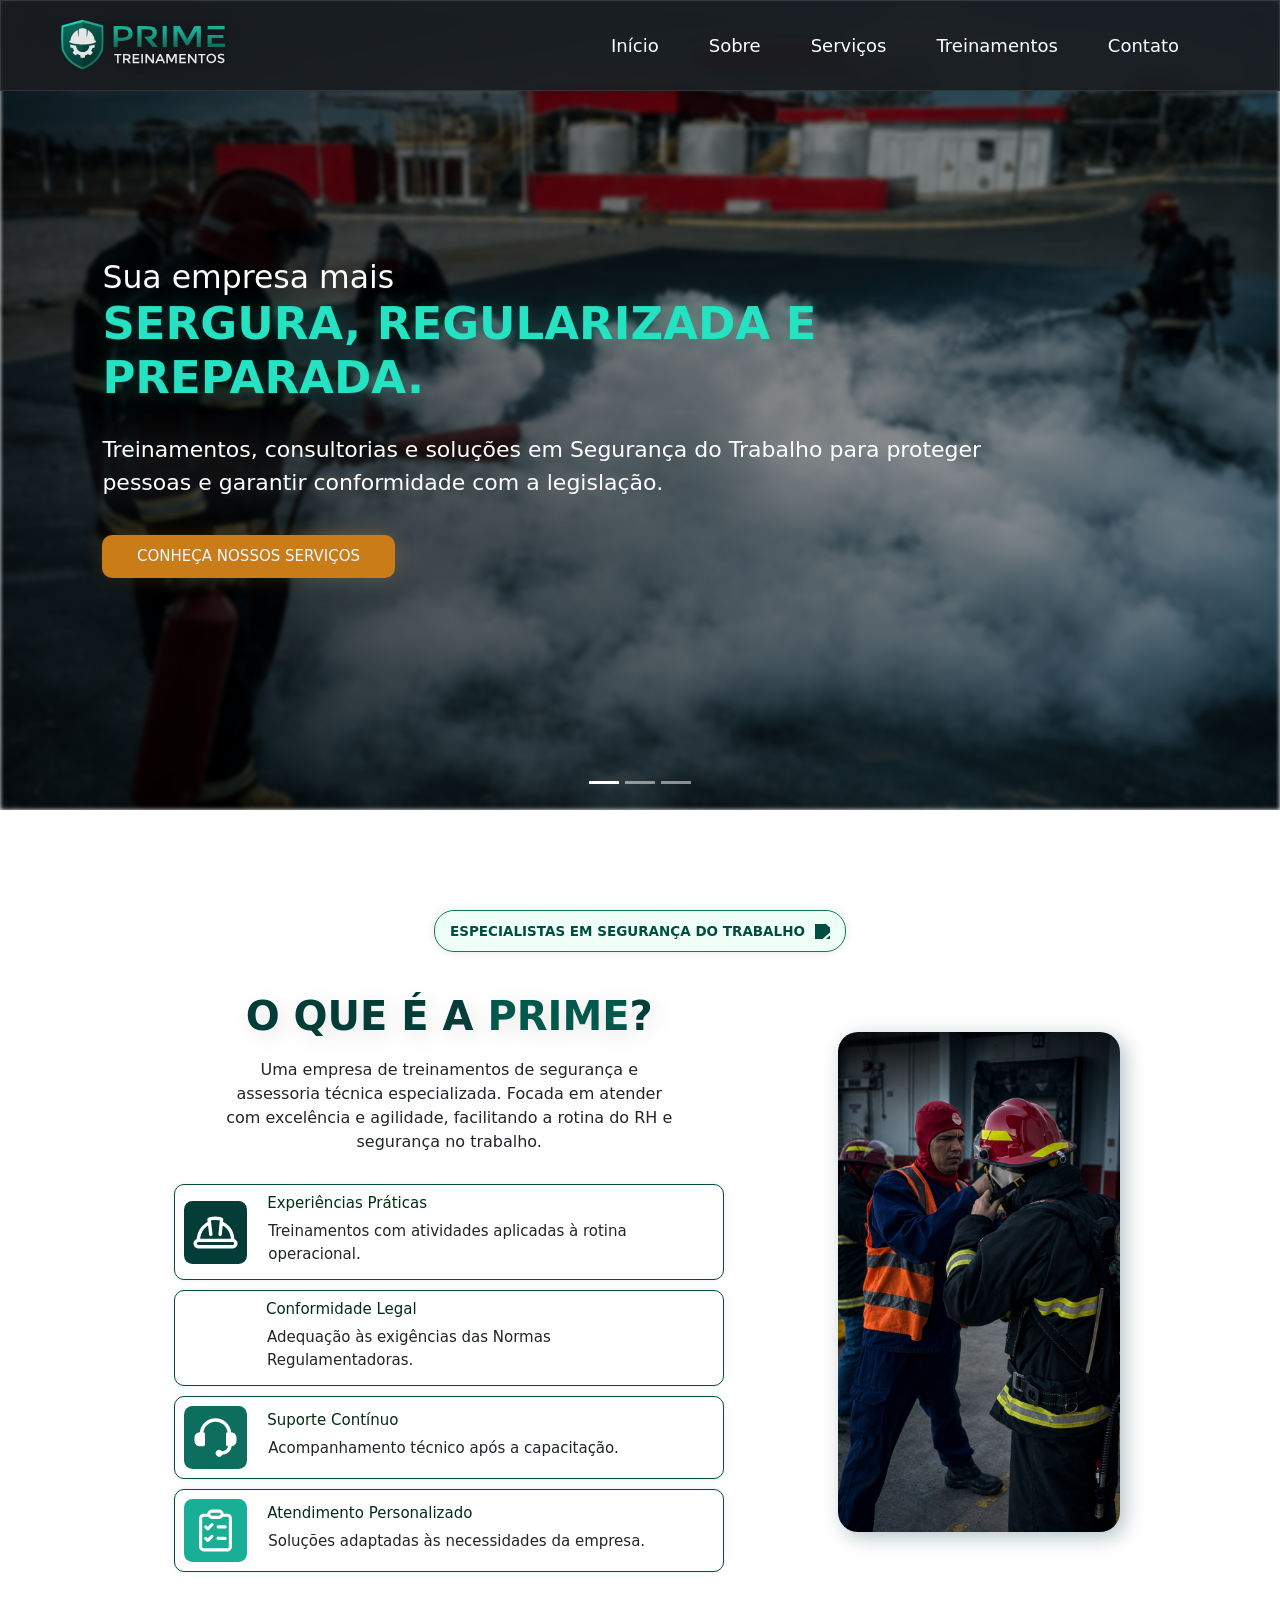
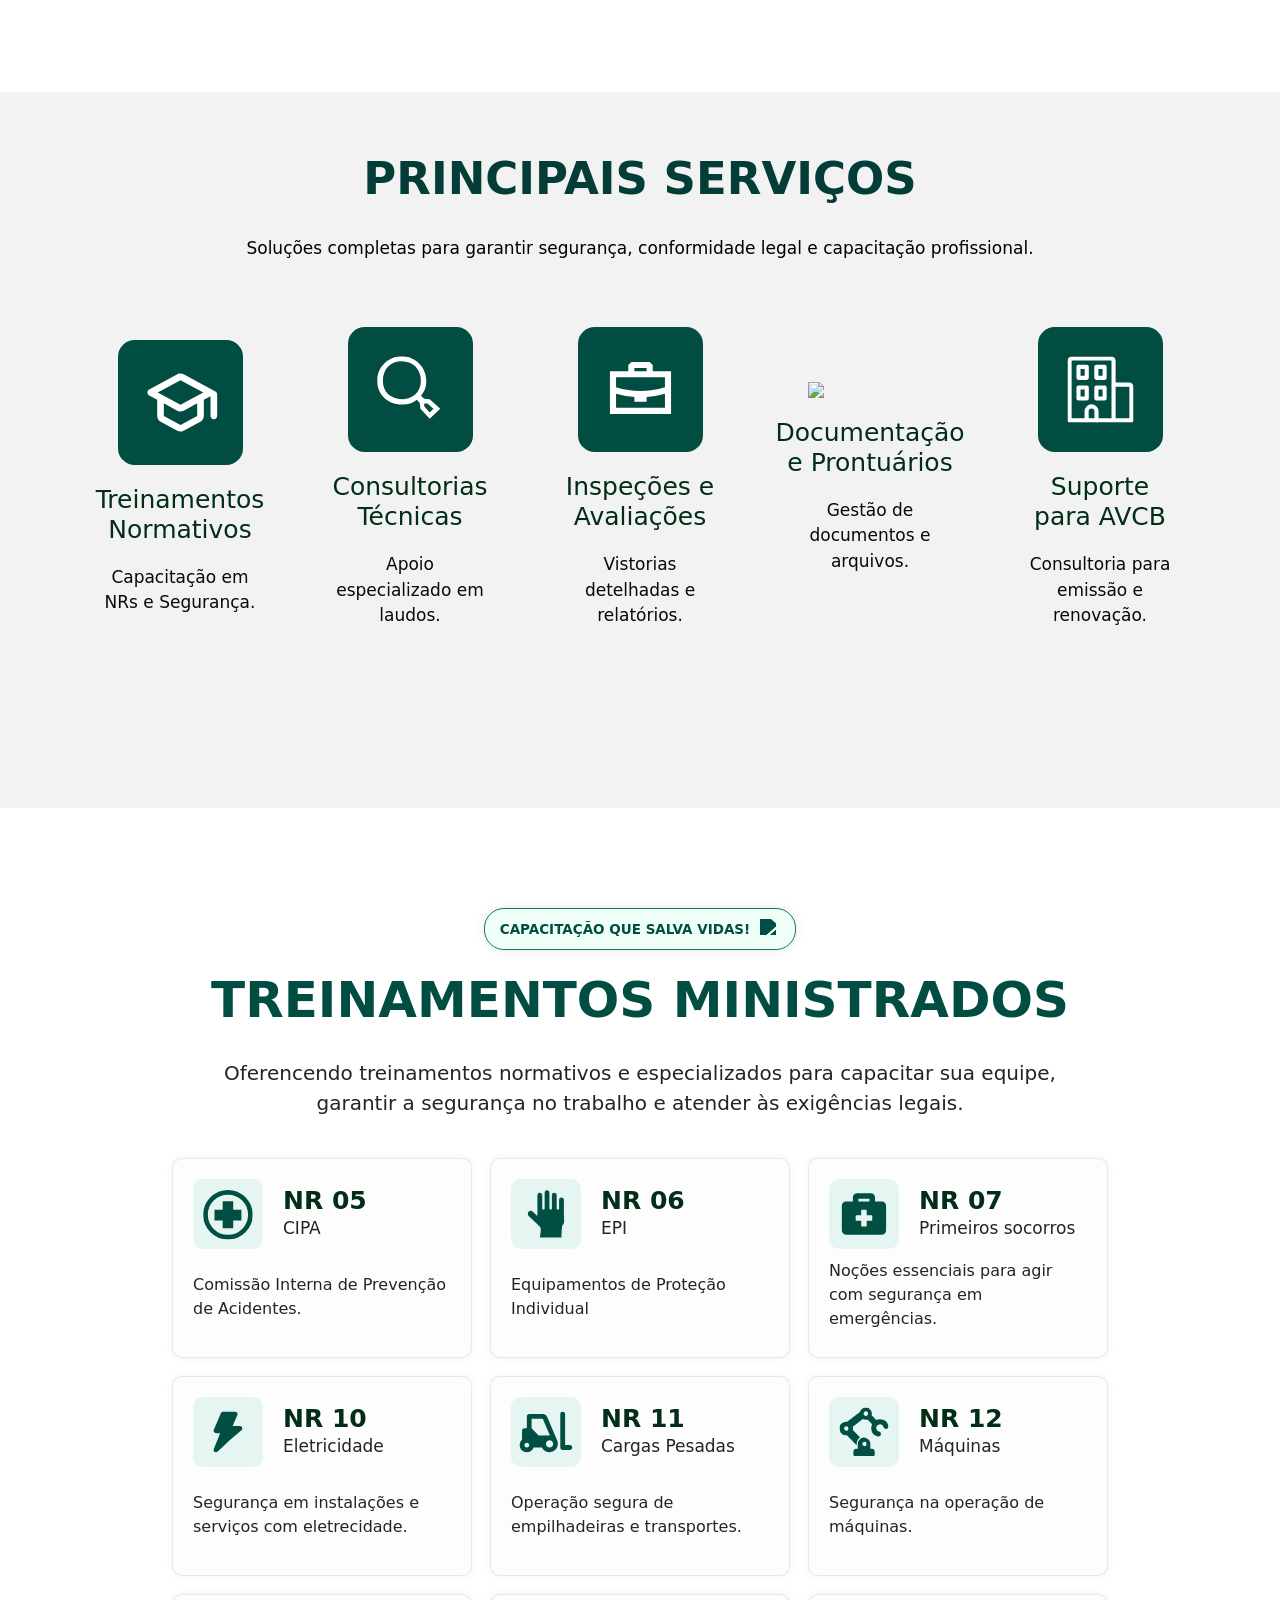
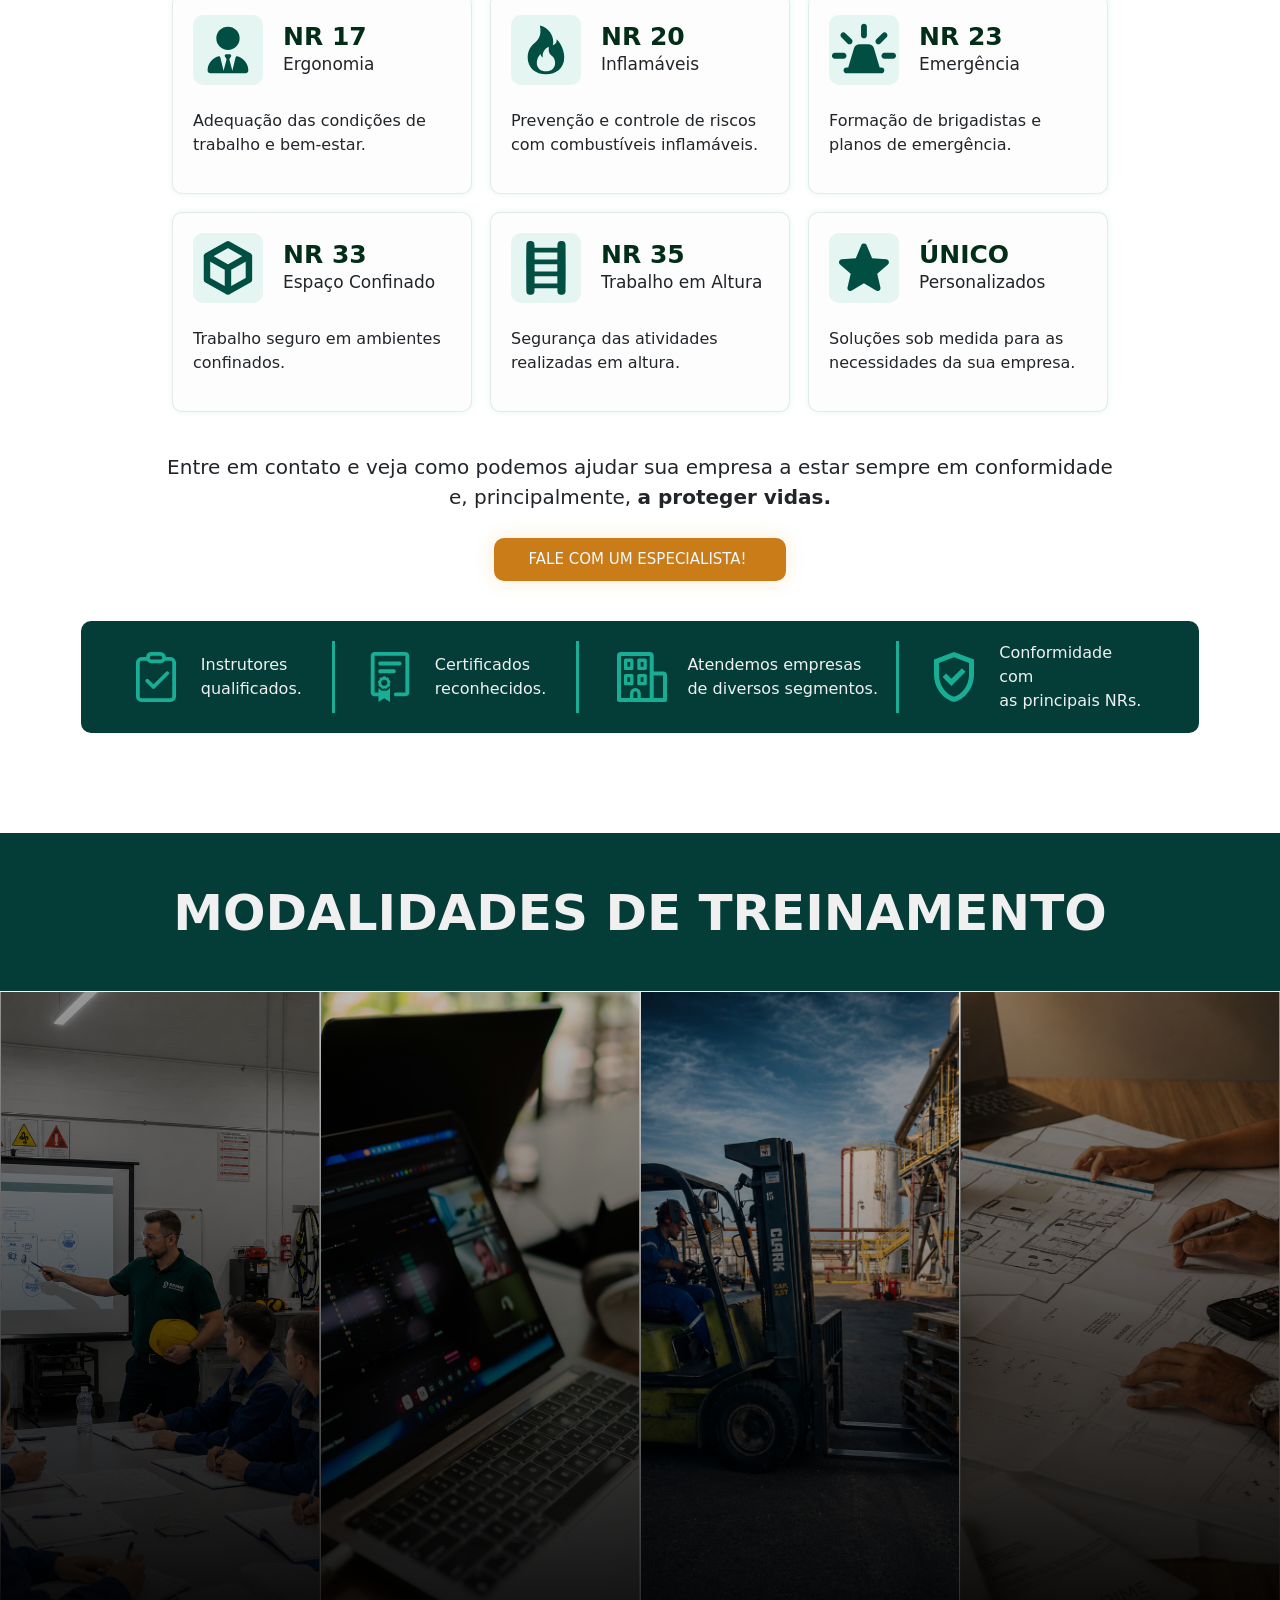
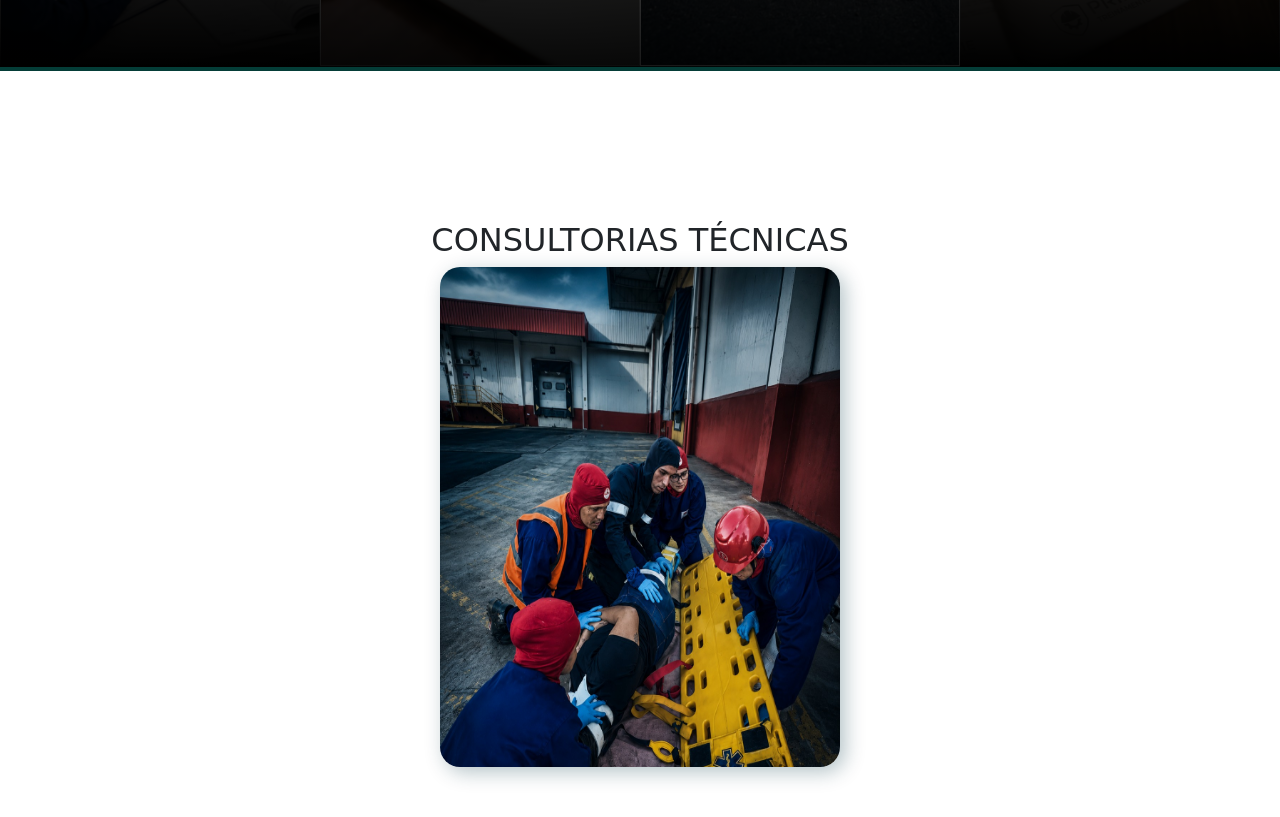
==== index.html @ ab38679a "atualização" ====
<!DOCTYPE html>
<html lang="pt-BR">

<head>
    <meta charset="UTF-8">
    <meta name="viewport" content="width=device-width, initial-scale=1.0">
    <title>Prime Treinamentos</title>
    <link rel="stylesheet" href="style.css">
    <link rel="stylesheet" href="https://cdn.jsdelivr.net/npm/bootstrap@5.3.3/dist/css/bootstrap.min.css"
        integrity="sha384-QWTKZyjpPEjISv5WaRU9OFeRpok6YctnYmDr5pNlyT2bRjXh0JMhjY6hW+ALEwIH" crossorigin="anonymous" />
    <link rel="icon" href="logo.ico">
</head>

<body>
    <!-- HEADER  -->
    <header class="header" id="mheader">
        <a href="#inicio" onclick="location.reload(); return false;"><img src="imgs/Logo.svg" alt=""
                class="logo-header"></a>
        <nav class="nav-header">
            <ul>
                <li><a href="#inicio">Início</a></li>
                <li><a href="#sobre">Sobre</a></li>
                <li><a href="#servicos">Serviços</a></li>
                <li><a href="#treinamentos">Treinamentos</a></li>
                <li><a href="#contato">Contato</a></li>
            </ul>
        </nav>
    </header>
    <!-- MAIN -->
    <main>
        <!-- CARROSSEL / HERO-SECTION -->
        <section class="hero-section" id="inicio">
            <div class="hero-content">
                <div class="hero-content-flex">
                    <h1 class="fade delay11">
                        Sua empresa mais
                        <br>
                        <strong class="fade delay12">
                            SERGURA, REGULARIZADA E PREPARADA.
                        </strong>
                    </h1>
                    <p class="fade delay13" style="filter: drop-shadow(0px 0px 20px rgba(255, 255, 255, 0.5));">
                        Treinamentos, consultorias e soluções em Segurança do Trabalho para proteger <br>pessoas e
                        garantir conformidade com a legislação.
                    </p>
                    <a href="#sobre" class="fade delay14">
                        <button type="button" class="hero-btn">
                            CONHEÇA NOSSOS SERVIÇOS
                        </button>
                    </a>
                </div>
            </div>

            <!-- CAROUSEL -->
            <div class="carousel slide " id="banner" data-bs-ride="carousel">
                <div class="carousel-inner" id="imagens">
                    <div class="carousel-item active">
                        <div class="carousel-bg-img"
                            style="background-image: linear-gradient(to right, rgba(0,0,0,0.7), rgba(0,0,0, 0.3)) ,url('imgs/FRAME17.png');">
                        </div>

                        <div class="carousel-caption"></div>
                    </div>

                    <div class="carousel-item">
                        <div class="carousel-bg-img"
                            style="background-image: linear-gradient(to right, rgba(0,0,0,0.7), rgba(0,0,0, 0.3)) , url('imgs/FRAME18.png');">
                        </div>
                    </div>

                    <div class="carousel-item">
                        <div class="carousel-bg-img"
                            style="background-image: linear-gradient(to right, rgba(0,0,0,0.7), rgba(0,0,0, 0.3)) , url('imgs/FRAME19.png');">
                        </div>
                    </div>
                </div>

                <div class="carousel-indicators" id="indicadores">
                    <button type="button" data-bs-target="#banner" data-bs-slide-to="0" class="active"></button>
                    <button type="button" data-bs-target="#banner" data-bs-slide-to="1"></button>
                    <button type="button" data-bs-target="#banner" data-bs-slide-to="2"></button>
                </div>
            </div>
        </section>

        <!-- SOBRE  -->
        <section class="sobre reveal" id="sobre">
            <div class="selo">
                <img src="https://static.thenounproject.com/png/4879405-200.png" width="15px" height="15px"
                    alt="cadeado">
                <span>ESPECIALISTAS EM SEGURANÇA DO TRABALHO</span>
            </div>
            <div class="sobre-content">
                <div class="sobre-content-flex">
                    <h2 class="reveal delay1">O QUE É A <strong style="color: #02584b;">PRIME</strong>?</h2>
                    <p class="reavel delay3">
                        Uma empresa de treinamentos de segurança e assessoria técnica especializada. Focada em atender
                        com excelência e agilidade, facilitando a rotina do RH e segurança no trabalho.
                    </p>
                    <div class="sobre-content-cards reveal">
                        <div class="sobre-card reveal delay1">
                            <img src="imgs/icons/Icon.svg" alt="">
                            <div class="sobre-card-content">
                                <h3>Experiências Práticas</h3>
                                <p>Treinamentos com atividades aplicadas à rotina operacional.</p>
                            </div>
                        </div>
                        <div class="sobre-card reavel delay2">
                            <img src="imgs/icons/Icon4.svg" alt="">
                            <div class="sobre-card-content">
                                <h3>Conformidade Legal</h3>
                                <p>Adequação às exigências das Normas Regulamentadoras.</p>
                            </div>
                        </div>
                        <div class="sobre-card reveal delay3">
                            <img src="imgs/icons/Icon3.svg" alt="">
                            <div class="sobre-card-content">
                                <h3>Suporte Contínuo</h3>
                                <p>Acompanhamento técnico após a capacitação.</p>
                            </div>
                        </div>
                        <div class="sobre-card reveal delay4">
                            <img src="imgs/icons/Icon2.svg" alt="">
                            <div class="sobre-card-content">
                                <h3>Atendimento Personalizado</h3>
                                <p>Soluções adaptadas às necessidades da empresa.</p>
                            </div>
                        </div>
                    </div>
                </div>
                <div class="sobre-img-container">
                    <img class="sobre-content-img" src="imgs/Foto (4).jpeg" alt="">
                </div>
            </div>
        </section>

        <!-- SERVIÇOS  -->
        <section class="servicos" id="servicos">
            <h2 class="reveal delay1">PRINCIPAIS SERVIÇOS</h2>
            <p class="reveal delay2">Soluções completas para garantir segurança, conformidade legal e capacitação
                profissional.</p>
            <div class="servicos-content">
                <div class="servicos-content-flex">
                    <div class="servicos-cards">
                        <div class="servicos-card reveal delay1">
                            <img src="imgs/icons/Icon5.svg">
                            <div class="servicos-card-content reveal delay2">
                                <h3>Treinamentos Normativos</h3>
                                <p>Capacitação em NRs e Segurança.</p>
                            </div>
                            <button class="servicos-btn reveal">Saiba mais!</button>
                        </div>
                        <div class="servicos-card reveal delay2">
                            <img src="imgs/icons/Icon6.svg">
                            <div class="servicos-card-content reveal delay2">
                                <h3>Consultorias Técnicas</h3>
                                <p>Apoio especializado em laudos.</p>
                            </div>
                            <button class="servicos-btn reveal">Saiba mais!</button>
                        </div>
                        <div class="servicos-card reveal delay3">
                            <img src="imgs/icons/Icon7.svg">
                            <div class="servicos-card-content reveal delay2">
                                <h3>Inspeções e Avaliações</h3>
                                <p>Vistorias detelhadas e relatórios.</p>
                            </div>
                            <button class="servicos-btn reveal">Saiba mais!</button>
                        </div>
                        <div class="servicos-card reveal delay4">
                            <img src="imgs/icons/Icon8.svg">
                            <div class="servicos-card-content reveal delay2">
                                <h3>Documentação e Prontuários</h3>
                                <p>Gestão de documentos e arquivos.</p>
                            </div>
                            <button class="servicos-btn reveal">Saiba mais!</button>
                        </div>
                        <div class="servicos-card reveal delay5">
                            <img src="imgs/icons/Icon9.svg">
                            <div class="servicos-card-content reveal delay2">
                                <h3>Suporte para AVCB</h3>
                                <p>Consultoria para emissão e renovação.</p>
                            </div>
                            <button class="servicos-btn reveal">Saiba mais!</button>
                        </div>
                    </div>
                </div>
            </div>
        </section>

        <!-- TREINAMENTOS REALIZADOS -->
        <section class="treinamentos delay1" id="treinamentos">
            <div class="treinamentos-container">
                <div class="selo reveal">
                    <img src="https://cdn-icons-png.flaticon.com/512/2760/2760298.png" width="20px" height="20px"
                        alt="capacete">
                    <span>CAPACITAÇÃO QUE SALVA VIDAS!</span>
                </div>
                <div class="treinamentos-content ">
                    <h2 class="reveal">TREINAMENTOS MINISTRADOS</h2>
                    <p class="reveal" style="text-align: center; margin: 20px 0px; font-size: 20px;">Oferencendo treinamentos normativos e especializados para capacitar sua equipe, <br>garantir a segurança no trabalho e atender às exigências legais.</p>
                    <div class="treinamentos-cards reveal">
                        <div class="treinamentos-card ">
                            <div class="treinamentos-card-content">
                                <div class="treinamentos-card-img">
                                    <img src="imgs/icons/treinamentoIcon/Frame 2-(Compressify.io).svg" width="80px"
                                        style="margin: -5px;" alt="">
                                </div>
                                <div class="treinamentos-card-content-text">
                                    <h3>NR 05</h3>
                                    <span>CIPA</span>
                                </div>
                               
                            </div>
                            <p>Comissão Interna de Prevenção de Acidentes.</p>
                        </div>

                        <div class="treinamentos-card ">
                            <div class="treinamentos-card-content">
                                <div class="treinamentos-card-img">
                                    <img src="imgs/icons/treinamentoIcon/fa7-solid_hand-(Compressify.io).svg" alt=""
                                        width="70px">
                                </div>
                                <div class="treinamentos-card-content-text">
                                    <h3>NR 06</h3>
                                    <span>EPI</span>
                                </div>
                            </div>
                            <p>Equipamentos de Proteção Individual</p>
                        </div>

                        <div class="treinamentos-card ">
                            <div class="treinamentos-card-content">
                                <div class="treinamentos-card-img">
                                    <img src="imgs/icons/treinamentoIcon/fa-solid_briefcase-medical-(Compressify.io).svg"
                                        alt="" width="70px">
                                </div>
                                <div class="treinamentos-card-content-text">
                                    <h3>NR 07</h3>
                                    <span>Primeiros socorros</span>
                                </div>
                            </div>
                            <p>Noções essenciais para agir com segurança em emergências.</p>
                        </div>

                        <div class="treinamentos-card ">
                            <div class="treinamentos-card-content">
                                <div class="treinamentos-card-img">
                                    <img src="imgs/icons/treinamentoIcon/pepicons-pop_electricity-(Compressify.io).svg"
                                        alt="" width="70px">
                                </div>
                                <div class="treinamentos-card-content-text">
                                    <h3>NR 10</h3>
                                    <span>Eletricidade</span>
                                </div>
                            </div>
                            <p>Segurança em instalações e serviços com eletrecidade.</p>
                        </div>

                        <div class="treinamentos-card ">
                            <div class="treinamentos-card-content">
                                <div class="treinamentos-card-img">
                                    <img src="imgs/icons/treinamentoIcon/material-symbols_forklift-rounded-(Compressify.io).svg"
                                        alt="" width="70px">
                                </div>
                                <div class="treinamentos-card-content-text">
                                    <h3>NR 11</h3>
                                    <span>Cargas Pesadas</span>
                                </div>
                            </div>
                            <p>Operação segura de empilhadeiras e transportes.</p>
                        </div>

                        <div class="treinamentos-card ">
                            <div class="treinamentos-card-content">
                                <div class="treinamentos-card-img">
                                    <img src="imgs/icons/treinamentoIcon/Frame 12-(Compressify.io).svg" alt=""
                                        width="70px">
                                </div>
                                <div class="treinamentos-card-content-text">
                                    <h3>NR 12</h3>
                                    <span>Máquinas</span>
                                </div>
                            </div>
                            <p>Segurança na operação de máquinas.</p>
                        </div>

                        <div class="treinamentos-card ">
                            <div class="treinamentos-card-content">
                                <div class="treinamentos-card-img">
                                    <img src="imgs/icons/treinamentoIcon/fa6-solid_user-tie-(Compressify.io).svg" alt=""
                                        width="70px">
                                </div>
                                <div class="treinamentos-card-content-text">
                                    <h3>NR 17</h3>
                                    <span>Ergonomia</span>
                                </div>
                            </div>
                            <p>Adequação das condições de trabalho e bem-estar.</p>
                        </div>

                        <div class="treinamentos-card ">
                            <div class="treinamentos-card-content">
                                <div class="treinamentos-card-img">
                                    <img src="imgs/icons/treinamentoIcon/bi_fire-(Compressify.io).svg" alt=""
                                        width="70px">
                                </div>
                                <div class="treinamentos-card-content-text">
                                    <h3>NR 20</h3>
                                    <span>Inflamáveis</span>
                                </div>
                            </div>
                            <p>Prevenção e controle de riscos com combustíveis inflamáveis.</p>
                        </div>

                        <div class="treinamentos-card ">
                            <div class="treinamentos-card-content">
                                <div class="treinamentos-card-img">
                                    <img src="imgs/icons/treinamentoIcon/material-symbols_e911-emergency-rounded-(Compressify.io).svg"
                                        alt="" width="70px">
                                </div>
                                <div class="treinamentos-card-content-text">
                                    <h3>NR 23</h3>
                                    <span>Emergência</span>
                                </div>
                            </div>
                            <p>Formação de brigadistas e planos de emergência.</p>
                        </div>

                        <div class="treinamentos-card ">
                            <div class="treinamentos-card-content">
                                <div class="treinamentos-card-img">
                                    <img src="imgs/icons/treinamentoIcon/tabler_box-(Compressify.io).svg" alt=""
                                        width="70px">
                                </div>
                                <div class="treinamentos-card-content-text">
                                    <h3>NR 33</h3>
                                    <span>Espaço Confinado</span>
                                </div>
                            </div>
                            <p>Trabalho seguro em ambientes confinados.</p>
                        </div>

                        <div class="treinamentos-card ">
                            <div class="treinamentos-card-content">
                                <div class="treinamentos-card-img">
                                    <img src="imgs/icons/treinamentoIcon/streamline-plump_ladder-solid-(Compressify.io).svg"
                                        alt="" width="70px">
                                </div>
                                <div class="treinamentos-card-content-text">
                                    <h3>NR 35</h3>
                                    <span>Trabalho em Altura</span>
                                </div>
                            </div>
                            <p>Segurança das atividades realizadas em altura.</p>
                        </div>

                        <div class="treinamentos-card ">
                            <div class="treinamentos-card-content">
                                <div class="treinamentos-card-img">
                                    <img src="imgs/icons/treinamentoIcon/material-symbols_star-rounded-(Compressify.io).svg"
                                    alt="" width="70px">
                                </div>
                                <div class="treinamentos-card-content-text">
                                    <h3>ÚNICO</h3>
                                    <span>Personalizados</span>
                                </div>
                            </div>
                            <p>Soluções sob medida para as necessidades da sua empresa.</p>
                        </div>
                    </div>
                    <p class="reveal" style="margin-top: 40px; font-size: 20px; text-align: center;">Entre em contato e veja como podemos ajudar sua empresa a estar sempre em conformidade <br>e, principalmente, <strong>a proteger vidas.</strong></p>
                    <a href="">
                        <button class="hero-btn reveal" style="margin-top: 10px;">
                            FALE COM UM ESPECIALISTA! 
                            <img src="" width="20px" alt="">
                        </button>
                    </a>
                    <div class="treinamentos-certificados reveal">
                        <div class="treinamentos-certificados-content">
                            <div class="treinamentos-certificados-card" style="border-right: 3px solid #18af96;">
                                <img src="imgs/icons/treinamentoIcon/CertificadoIcon1-(Compressify.io).svg" alt="" width="50px">
                                <span>Instrutores<br>qualificados.</span>
                            </div>
                            <div class="treinamentos-certificados-card" style="border-right: 3px solid #18af96;">
                                <img src="imgs/icons/treinamentoIcon/CertificadoIcon2-(Compressify.io).svg" alt="" width="50px">
                                <span>Certificados<br>reconhecidos.</span>
                            </div>
                            <div class="treinamentos-certificados-card" style="border-right: 3px solid #18af96; width: 300px; margin-left: 20px; margin-right: 30px; padding: 0 0;">
                                <img src="imgs/icons/treinamentoIcon/CertificadoIcon3-(Compressify.io).svg" alt="" width="50px">
                                <span>Atendemos empresas<br>de diversos segmentos.</span>
                            </div>
                            <div class="treinamentos-certificados-card" style="width: 220px; margin-left: 0px; margin-right: 30px; padding: 0 0;">
                                <img src="imgs/icons/treinamentoIcon/CertificadoIcon4-(Compressify.io).svg" alt="" width="50px">
                                <span>Conformidade com<br> as principais NRs.</span>
                            </div>
                        </div>
                    </div>
                </div>
            </div>
            </div>
        </section>

        <!-- MODALIDADE DE TREINAMENTO -->
        <section class="modalidades">
            <div class="modalidades-container reveal">
                <h2>MODALIDADES DE TREINAMENTO</h2>
                <div class="modalidades-content reveal">
                    <div class="modalidades-types">
                        <div class="modalidades-img-container">
                            <div class="sombra" style="background: linear-gradient(to top, rgba(0,0,0,1.5), rgba(0,0,0,0.4));"></div>
                            <img src="imgs/InCompanyTraining.png" alt="">
                            <div class="modalidades-text reveal">
                                <h3>Presencial</h3>
                                <span>Aprendizado presencial com prática guiada e acompanhamento especializado.</span>
                            </div>
                        </div>
                        
                    </div>
                    <div class="modalidades-types">
                        <div class="modalidades-img-container">
                            <div class="sombra" style="background: linear-gradient(to top, rgba(0,0,0,0.95), rgba(0,0,0,0.2));"></div>
                            <img src="imgs/onlinemeeting.jpg" style="width: 25vw;" alt="">
                            <div class="modalidades-text reveal">
                                <h3>Online</h3>
                                <span>Capacitação online no seu ritmo, com praticidade e autonomia.</span>
                            </div>
                        </div>

                    </div>
                    <div class="modalidades-types">
                        <div class="modalidades-img-container">
                            <div class="sombra" style="background: linear-gradient(to top, rgba(0,0,0,0.9), rgba(0,0,0,0.1));"></div>
                            <img src="imgs/Foto (6).jpeg" alt="">
                            <div class="modalidades-text reveal">
                                <h3>In Company</h3>
                                <span>Capacitação realizada no seu ambiente de trabalho, alinhada à sua operação.</span>
                            </div>
                        </div>

                    </div>
                    <div class="modalidades-types">
                        <div class="modalidades-img-container">
                            <div class="sombra" style="background: linear-gradient(to top, rgb(0, 0, 0), rgba(0, 0, 0, 0.4));"></div>
                            <img src="imgs/pensonalizado2.jpg" alt="">
                            <div class="modalidades-text reveal">
                                <h3>Personalizado</h3>
                                <span>Agilidade e adaptação conforme a disponibilidade da sua equipe.</span>
                            </div>      
                        </div>

                    </div>
                </div>
            </div>
        </section>

        <!-- SEÇÃO ESTRUTURAS -->
         <section class="estrutura">
            <div class="estrutura-container">
                <div class="estruturas-content">

                </div>
            </div>
         </section>

        <!-- SEÇÃO CONSULTORIAS -->
        <section class="consultorias">
            <div class="consultorias-container">
                <h2>CONSULTORIAS TÉCNICAS</h2>
                <div class="consultorias-content">
                    <div class="consultorias-img-container">
                        <img src="imgs/Foto (3).jpeg" class="consultorias-content-img" alt="">
                    </div>
                    <div class="consultorias-cards">
                        <div class="consultorias-card">
                            
                        </div>
                    </div>
                </div>
            </div>
        </section>
    </main>

    <!-- FOOTER  -->
    <footer></footer>


    <!-- SCRIPTS  -->
    <script src="https://cdn.jsdelivr.net/npm/bootstrap@5.3.3/dist/js/bootstrap.min.js"
        integrity="sha384-0pUGZvbkm6XF6gxjEnlmuGrJXVbNuzT9qBBavbLwCsOGabYfZo0T0to5eqruptLy"
        crossorigin="anonymous"></script>
    <script src="script.js"></script>
</body>

</html>
---- style.css ----
/* Configurações Globais  */
* {
    margin: 0;
    padding: 0;
    box-sizing: border-box;
    /* outline: 1px solid red; */
}
body {
    font-family: Inter, sans-serif;
    background-color: #f0f0f0;
}
html{
    scroll-behavior: smooth;
}
#inicio, #produtos {
    scroll-margin-top: -100px;
}
#sobre, #servicos {
    scroll-margin-top: -30px;
}
#banner {
    position: relative;
}

.fade {
    opacity: 0;
    transform: translateY(40px);
    animation: fadeUp 0.9s ease-out forwards;
}
.delay11 {animation-delay: 0.1s;}
.delay12 {animation-delay: 0.3s;}
.delay13 {animation-delay: 0.5s;}
.delay14 {animation-delay: 0.7s;}

.delay1 {transition-delay: .3s;}
.delay2 {transition-delay: .5s;}
.delay3 {transition-delay: .7s;}
.delay4 {transition-delay: .9s;}
.delay5 {transition-delay: 1.2s;}


@keyframes fadeUp {
    from {
        opacity: 0;
        transform: translateY(50px);
    }
    to {
        opacity: 1;
        transform: translateY(0px);
    }
}

.reveal {
    opacity: 0;
    transform: translateY(50px);

    transition:
        opacity 0.8s ease,
        transform 0.8s ease;
}

.reveal.active {
    opacity: 1;
    transform: translateY(0);
}

/* SELO  */
.selo {
    position: relative;
    overflow: hidden;
    display: flex;
    flex-direction: row-reverse;
    justify-content: center;
    align-items: center;
    /* height: 40px; */
    width: fit-content;
    padding: 10px 15px;
    background-color: rgba(188, 255, 227, 0.24);
    color: #014D41;
    border-radius: 20px;
    border: 1px solid #0a7c56;
    box-shadow: 0 0 10px rgba(0, 0, 0, 0.1);
    transition: all 0.3s ease-in-out;
}
.selo span {
    font-size: clamp(13px, 1.5vh, 16px);
    font-weight: 600;
}
.selo img {
    margin-left: 10px;
    filter: brightness(0) saturate(100%) invert(22%) sepia(41%) saturate(1235%) hue-rotate(127deg) brightness(94%) contrast(99%);
}
.selo:hover {
    transform: translateY(-2px);
}
.selo:hover::before {
    content: "";
    position: absolute;
    top: 0;
    left: -60%;

    width: 100px;
    height: 100%;

    background: rgba(255, 255, 255, 0.3);
    filter: blur(0px);

    transform: skewX(-25deg);
    animation: brilho-passando 1.5s infinite;

    z-index: 10;
}
@keyframes brilho-passando {
    from {
        left: -80px;
    }
    to {
        left: calc(100% + 80px);
    }
}


/* HEADER */
.header {   
    position: fixed;
    width: 100%;
    display: flex;
    justify-content: space-between;
    align-items: center;
    padding: 5px 50px;
    background: rgba(26, 28, 32, 0.9);
    box-shadow: 0 2px 4px rgba(0, 0, 0, 0.1);
    backdrop-filter: blur(10px);
    -webkit-backdrop-filter: blur(10px);
    /* border-bottom-left-radius: 20px;
    border-bottom-right-radius: 20px; */
    border: 1px solid rgba(255, 255, 255, 0.1);
    box-shadow: 0 4px 30px rgba(0, 0, 0, 0.1);
    z-index: 1000;
    transition: all 0.5s ease-in-out;
}
.header-oculto {
    transform: translateY(-100%)
}
.nav-header ul {
    list-style: none;
    display: flex;
    gap: 50px;
    margin-right: 50px;
    margin-bottom: 0    ;
}
.nav-header a {
    font-size: clamp(15px, 2vh, 25px);
    text-decoration: none;
    color: #fff;
    font-weight: 400;
    transition: all 0.3s ease-in-out;
}
.nav-header a:hover {
    color: #18AF96;
}
.logo-header {
    width: clamp(150px, 20vh, 300px);
    margin: 5px 10px;
}


/* MAIN */
/* CARROSSEL */
.carousel-inner {
    max-height: 1000px;
}
.carousel-inner img {
    width: 100%;
    height: 100%;
    object-fit: cover !important; 
    object-position: bottom !important;
}
.carousel-bg-img {
    position: relative;
    width: 100%;
    height: 90vh;
    background-size: cover;
    background-position: center;
    background-repeat: no-repeat;
    filter: blur(2px);
}
/* HERO SECTION  */
.hero-section {
    /* position: relative;
    height: 100vh;
    display: flex; */
    align-items: center;
}
.hero-content {
    position: absolute;
    top: 50%;
    left: 8%;
    transform: translateY(-60%);
    z-index: 20;
    display: flex;
    flex-direction: column;
    justify-content: center;
    align-items: start;

    max-width: 80%;
    color: white;
    
    /* opacity: 0;
    transform: translateY(-20px);
    animation: fadeUp 1s ease-out forwards; */
}
.hero-content h1 {
    max-width: 1200px;
    font-size: clamp(25px, 3.5vh, 50px);
}
.hero-content strong{
    color: #25e2c3;
    font-size: clamp(40px, 5vh, 60px);
    font-weight: 800;
    filter: drop-shadow(0px 0px 10px rgba(24, 175, 150, 0.3));
}
.hero-content p {
    font-size: clamp(15px, 3vh, 22px);
    transform: translateX(0px);
    margin-right: 50px;
    font-weight: 300;
}
.hero-content-flex {
    /* transform: translateX(20px); */
    display: flex;
    flex-direction: column;
    justify-content: center;
    align-items: start;
    gap: 20px;
}
.hero-content img {
    width: clamp(500px, 50vw, 700px);
}
.hero-btn {
    background-color: #C97C17;
    padding: 10px 35px;
    border-radius: 10px;
    border: 0px solid transparent;
    color: aliceblue;
    font-size: clamp(15px, 1vw, 25px);
    transition: all ease 0.3s;
    font-weight: 500;
    box-shadow: 0px 0px 20px rgba(235, 152, 35, 0.2);
    transition: all ease 0.3s;
}
.hero-btn:hover {
    transform: scale(1.05);
    background-color: #df8c20;
    color: #fff;
    box-shadow: 0px 0px 20px rgba(255, 255, 255, 0.2);
}

/* SEÇÃO SOBRE  */
.sobre {
    height: 100%;
    width: 100%;
    padding: 100px 0px;
    display: flex;
    flex-direction: column;
    justify-content: center;
    align-items: center;
}
.sobre-content {
    display: flex;
    flex-direction: row;
    justify-content: center;
    align-items: center;
    margin-top: clamp(0px, 20vh, 20px);
    padding: 20px;
    gap: 100px;
    max-width: 1000px;
}
.sobre-content-img {
    width: clamp(450px, 40vw, 800px);
    margin: 0px 0px;
    transition: all ease 0.5s;
}
.sobre-content-img:hover {
    transform: scale(1.025);
    box-shadow: 5px 10px 20px rgba(0, 0, 0, 0.5);
}
.sobre-img-container {
    display: flex;
    justify-content: center;
    align-items: top;
    min-width: 22vw;
    height: 500px;
    width: 100%;
    height: clamp(400px, 70vh, 500px);
    overflow: hidden;
    border-radius: 20px;
    box-shadow: 5px 5px 20px rgba(4,54,65, 0.3);

}
.sobre-content-flex {
    display: flex;
    flex-direction: column;
    justify-content: center;
    align-items: center;
    margin: 0px 0px;
    max-width: 1200px;
}
.sobre-content-flex h2 {
    font-size: clamp(30px, 10vh, 40px);
    font-weight: 700;
    color: #043D37;
    filter: drop-shadow(5px 5px 10px rgba(0,0,0,0.1));
}
.sobre-content-flex p {
    margin: 10px 0px;
    font-size: clamp(15px, vh, 20px);
    text-align: center;
    max-width: clamp(450px, 30vw, 600px);
}
.sobre-content-cards {
    margin-top: 20px;
    display: flex;
    flex-direction: row;
    flex-wrap: wrap;
    align-items: center;
    justify-content: center;
    gap: 10px;
    max-width: max-content;
}
.sobre-card {
    box-shadow: 0 0 5px rgba(13,110,94, 0.1);
    padding: clamp(5px, 1vh, 10px);
    border: 1px solid #014D41;
    border-radius: 10px;
    display: flex;
    flex-direction: row;
    align-items: center;
    text-align: left;
    justify-content: left;
    width: clamp(550px, 30vw, 600px);
    transition: all ease 0.3s;
}
.sobre-card:hover {
    border: 1px solid #18AF96;
    transform: translateY(-2px);
    box-shadow: 0px 0px 7px rgba(24,175,150, 0.3);
}
.sobre-card img {
    width: clamp(40px, 7vh, 70px);
    box-shadow: 0px 0px 0px transparent;
}
.sobre-card-content {
    margin: 0px 20px;
}
.sobre-card-content h3 {
    color: #022D17;
    font-size: clamp(15px, 1vh, 20px);
}
.sobre-card p {
    font-size: 15px;
    text-align: left;
    margin: 5px 1px;
}


/* SERVIÇOS  */
.servicos {
    width: 100%;
    padding: 50px 0px;
    display: flex;
    gap: 10px;
    flex-direction: column;
    justify-content: center;
    align-items: center;
    background-color: #f0f0f0d9;
    color: black;
}
.servicos h2 {
    font-size: clamp(40px, 45px, 50px);
    font-weight: 700;
    color: #043D37;
    padding-bottom: 10px;
    margin: 10px 0px;
}
.servicos p {
    font-size: 17px;
}
.servicos-content {
    margin-bottom: 50px;
    margin-top: 20px;
}
.servicos-content-flex {
    display: flex;
    justify-content: center;
    align-items: center;
    max-width: 1700px;
}
.servicos-cards {
    max-width: 1700px;
    display: flex;
    flex-wrap: wrap;
    flex-direction: row;
    align-items: center;
    justify-content: center;
    gap: clamp(20px, 30px, 40px);
}
.servicos-card {
    display: flex;
    flex-direction: column;
    justify-content: center;
    align-items: center;
    gap: 0px;
    padding: 20px 20px;
    box-shadow: transparent;
    border-radius: 20px;
    width: clamp(200px, 22vh, 300px);
    height: 400px;
    border: 1px transparent;
    transition: all 0.5s ease;
}
.servicos-btn {
    margin-top: 20px;
    background-color: transparent;
    border: 0px transparent;
    color: transparent;
    transition: all 0.5s ease-in-out;
    height: 40 px;
}
.servicos-card:hover {
    position: relative;
    transform: translateY(-0px);
    /* border: 0px solid #014D41; */
    box-shadow: 0px 0px 15px rgba(0,0,0, 0.15);
    .servicos-btn {
        background-color: #014D41;
        color: white;
        border: transparent;
        border-radius: 5px;
        padding: 5px 15px;
        transition: all 0.5s ease;
    }
    .servicos-btn:hover {
        background: #06816f;
    }
}

.servicos-card img {
    width: clamp(100px,125px,150px);
}
.servicos-card-content {
    text-align: center;
}
.servicos-card-content h3 {
    font-size: clamp(20px, 2vw, 25px);
    color: #022D17;
    margin: 20px 0px;
}
.servicos-card-content p {
    color: #090909;
    font-size: clamp(15px, 1.5vw, 17px);
}


/* TREINAMENTOS  */
.treinamentos {
    background-color: f0f0f0;
    display: flex;
    flex-direction: column;
    justify-content: center;
    align-items: center;
    padding: 100px;
}
.treinamentos-container {
    display: flex;
    flex-direction: column;
    justify-content: center;
    align-items: center;
    max-width: 1700px;
}
.treinamentos-container h2 {
    font-size: 50px;
    font-weight: 700;
    color: #014D41;
    margin-top: 20px;
}
.treinamentos-content {
    max-width: 1300px;
    display: flex;
    flex-direction: column;
    align-items: center;
    justify-content: center;
}
.treinamentos-content h2 {
    text-align: center;
}

.treinamentos-cards {
    margin-top: 20px;
    display: flex;
    flex-direction: row;
    flex-wrap: wrap;
    justify-content: center;
    align-items: center;
    gap: clamp(15px, 2vh, 30px);
}
.treinamentos-card {
    background-color: #fdfdfd;
    display: flex;
    flex-direction: column;
    justify-content: space-between;
    align-items: start;
    gap: 10px;
    border: 1px solid rgba(0, 88, 12, 0.1);
    box-shadow: 0 0 7px rgba(24, 175, 150, 0.1);
    border-radius: 10px;
    width: 300px;
    height: 200px;
    padding: 20px;
    transition: all 0.4s ease;
}
.treinamentos-card:hover {
    border: 1px solid #06816f;
    box-shadow: 0px 5px 12px rgba(13,110,94, 0.1);
}
.treinamentos-card-content {
    display: flex;
    flex-direction: row;
    gap: 10px;
    justify-content: center;
    align-items: center;
}
.treinamentos-card-img {
    background-color: rgba(24, 175, 150, 0.1);
    border-radius: 10px;
}
.treinamentos-card-img img {
    filter: brightness(0) saturate(100%) invert(22%) sepia(41%) saturate(1235%) hue-rotate(127deg) brightness(94%) contrast(99%);
}
.treinamentos-card-content h3 {
    color: #022D17;
    margin: 0px 10px;
    font-size: 25px;
    font-weight: 800;
}
.treinamentos-card span {
    margin-left: 10px;
    font-size: 17px;
    font-weight: 500;
}

.treinamentos-certificados {
    margin-top: 40px;
    padding: 20px;
    border-radius: 10px;
    background-color: #043D37;
    color: #f0f0f0;
}
.treinamentos-certificados-content {
    display: flex;
    flex-direction: row;
}
.treinamentos-certificados-card {
    display: flex;
    flex-direction: row;
    justify-content: center;
    align-items: center;
    gap: 20px;
    padding: 0px 30px;
    width: fit-content;
    transition: all ease 0.7s;
}
.treinamentos-certificados-card img {
    filter: brightness(0) saturate(100%) invert(61%) sepia(56%) saturate(4882%) hue-rotate(135deg) brightness(96%) contrast(81%);
}

/* MODALIDADES */
.modalidades {
    background-color: #043D37;
    color: #f0f0f0;
    padding: 50px 0px;
}
.modalidades-container {
    max-width: 100%;
    display: flex;
    flex-direction: column;
    justify-content: center;
    align-items: center;
}
.modalidades-container h2 {
    font-size: 50px;
    font-weight: 600;
}

.modalidades-content {
    margin-top: 40px;
    display: flex;
    flex-direction: row;
    justify-content: center;
    align-items: center;
}
.modalidades-types {
    position: relative;
    height: 70vh;
    transition: all 0.3s ease;
}
.modalidades-img-container {
    width: 25vw;
    height: 75vh;
    overflow: hidden;
    display: flex;
    object-fit: cover;
    justify-content: center;
    box-shadow: rgba(0, 0, 0, 0);
    border: 1px solid #f9f9f9; 

    transition: all 0.5s ease;
}
/* .modalidades-img-container:hover{
    border: 1px solid rgba(255, 255, 255, 1);
} */
 .modalidades-img-container img {
    transition: all 0.5s ease;
}
.modalidades-img-container:hover img {
    border: 1px solid rgba(255, 255, 255, 1);
    transform: scale(1.025)
}


.modalidades-text {
    position: absolute;
    top: 45vh;
    width: 25vw;
    z-index: 10;
    pointer-events: none;

    display: flex;
    flex-direction: column;
    align-items: center;
    justify-content: center;
    color: #f9f9f9;
}
.modalidades-text h3 {
    font-size: 40px;
}
.modalidades-text span {
    text-align: center;
    max-width: 20vw;
    font-size: 20px;
    font-weight: 300;
    margin-top: 10px
}
.sombra {
    z-index: 9;
    background: linear-gradient(to top, rgba(0,0,0,0.95), rgba(0,0,0,0.2));
    border: 2px solid linear-gradient(to top, rgba(0,0,0,0.95), rgba(0,0,0,0.2));
    position: absolute;
    height: 75vh;
    width: 25vw;
    opacity: 1;

    transition: all 0.5s ease;
}
.sombra:hover {
    /* background: linear-gradient(to top, rgba(0,0,0,0.9), rgba(0,0,0,0.1)) !important; */
    opacity: 0.75;
}

/* SEÇÃO ESTRUTURAS */
.estrutura-container {
    padding: 50px;
    display: flex;
    flex-direction: column;
    
}

/* SEÇÃO CONSULTORIAS */
.consultorias {
    padding: 50px;
}
.consultorias-container {
    display: flex;
    flex-direction: column;
    align-items: center;
    justify-content: center;
}
.consultorias-content-img {
    width: clamp(400px, 25vw, 450px);
    height: clamp(500px, 70vh, 600px);
    margin: 0px 0px;
    transition: all ease 0.5s;
}
.consultorias-content-img:hover {
    transform: scale(1.025);
    box-shadow: 5px 10px 20px rgba(0, 0, 0, 0.5);
}
.consultorias-img-container {
    display: flex;
    justify-content: center;
    align-items: top;
    min-width: 15vw;
    height: 40vh;
    width: 100%;
    height: clamp(400px, 70vh, 500px);
    overflow: hidden;
    border-radius: 20px;
    box-shadow: 5px 5px 20px rgba(4,54,65, 0.3);
}
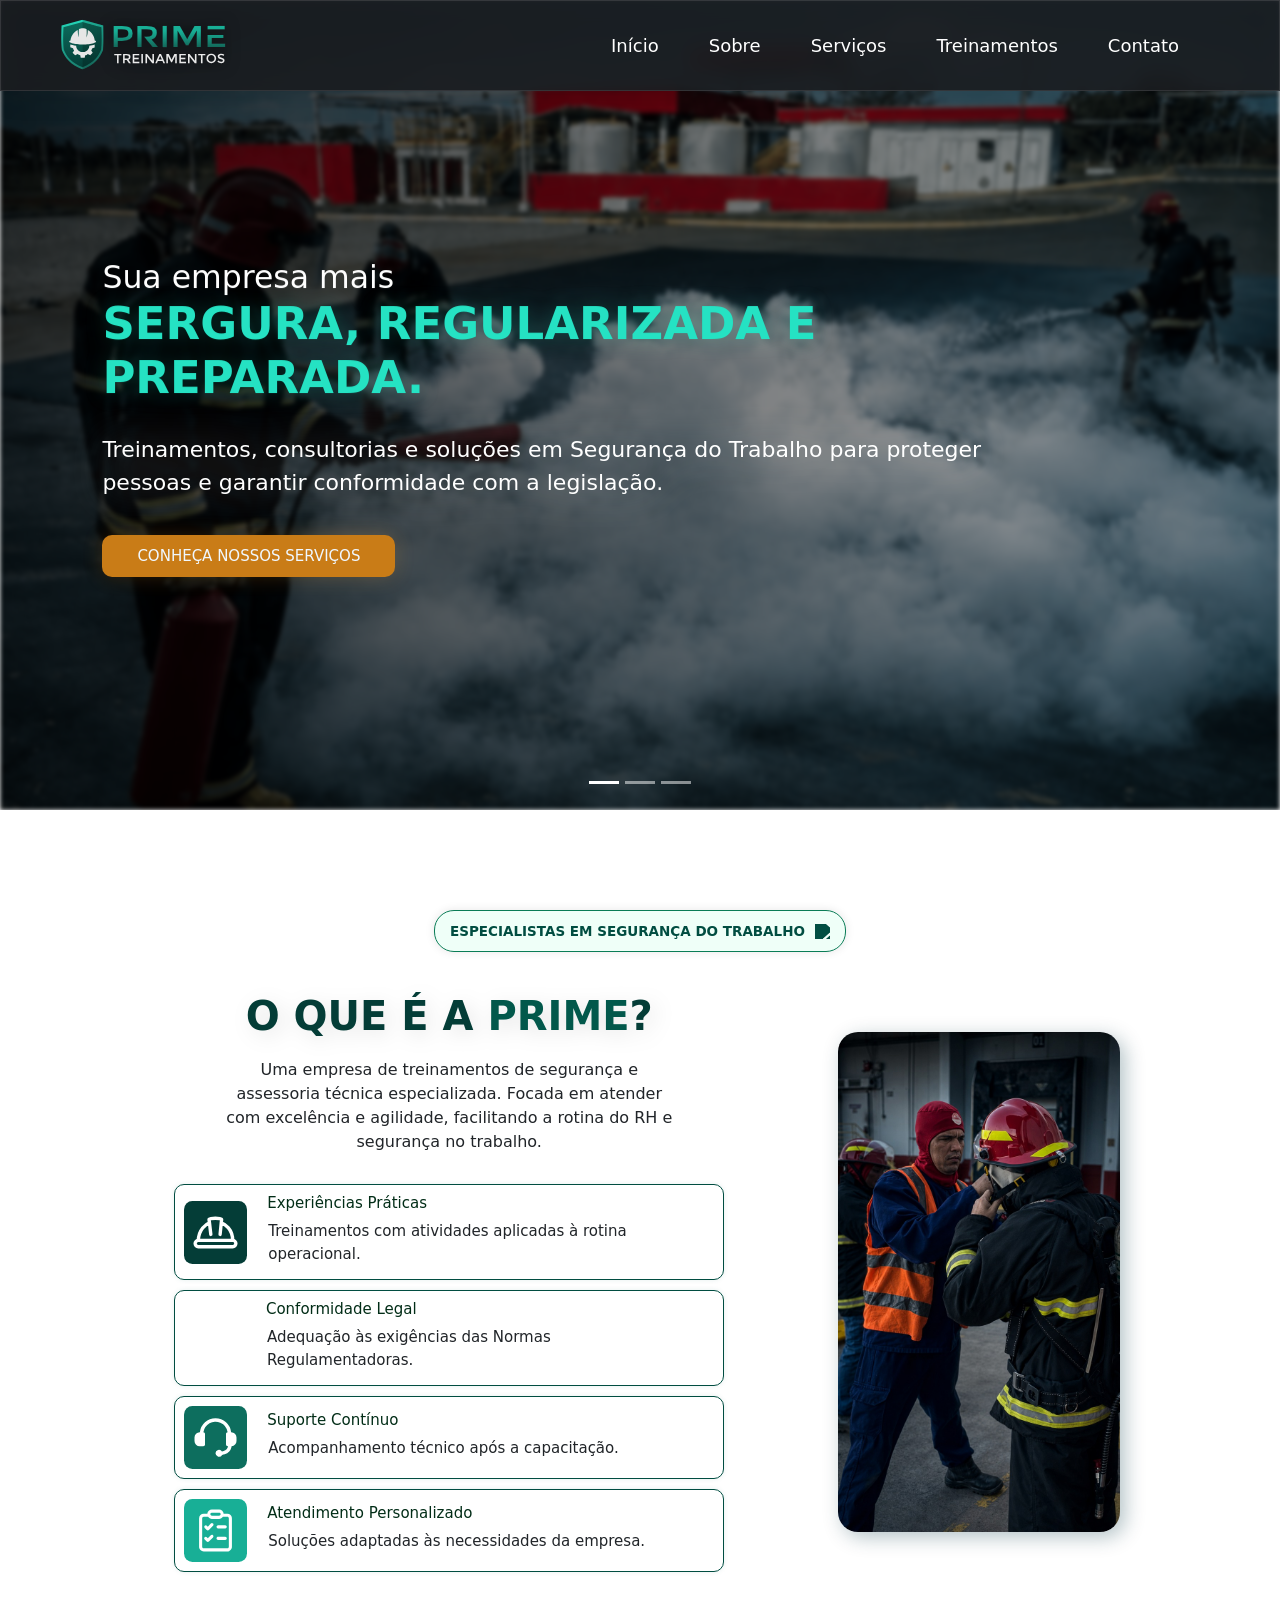
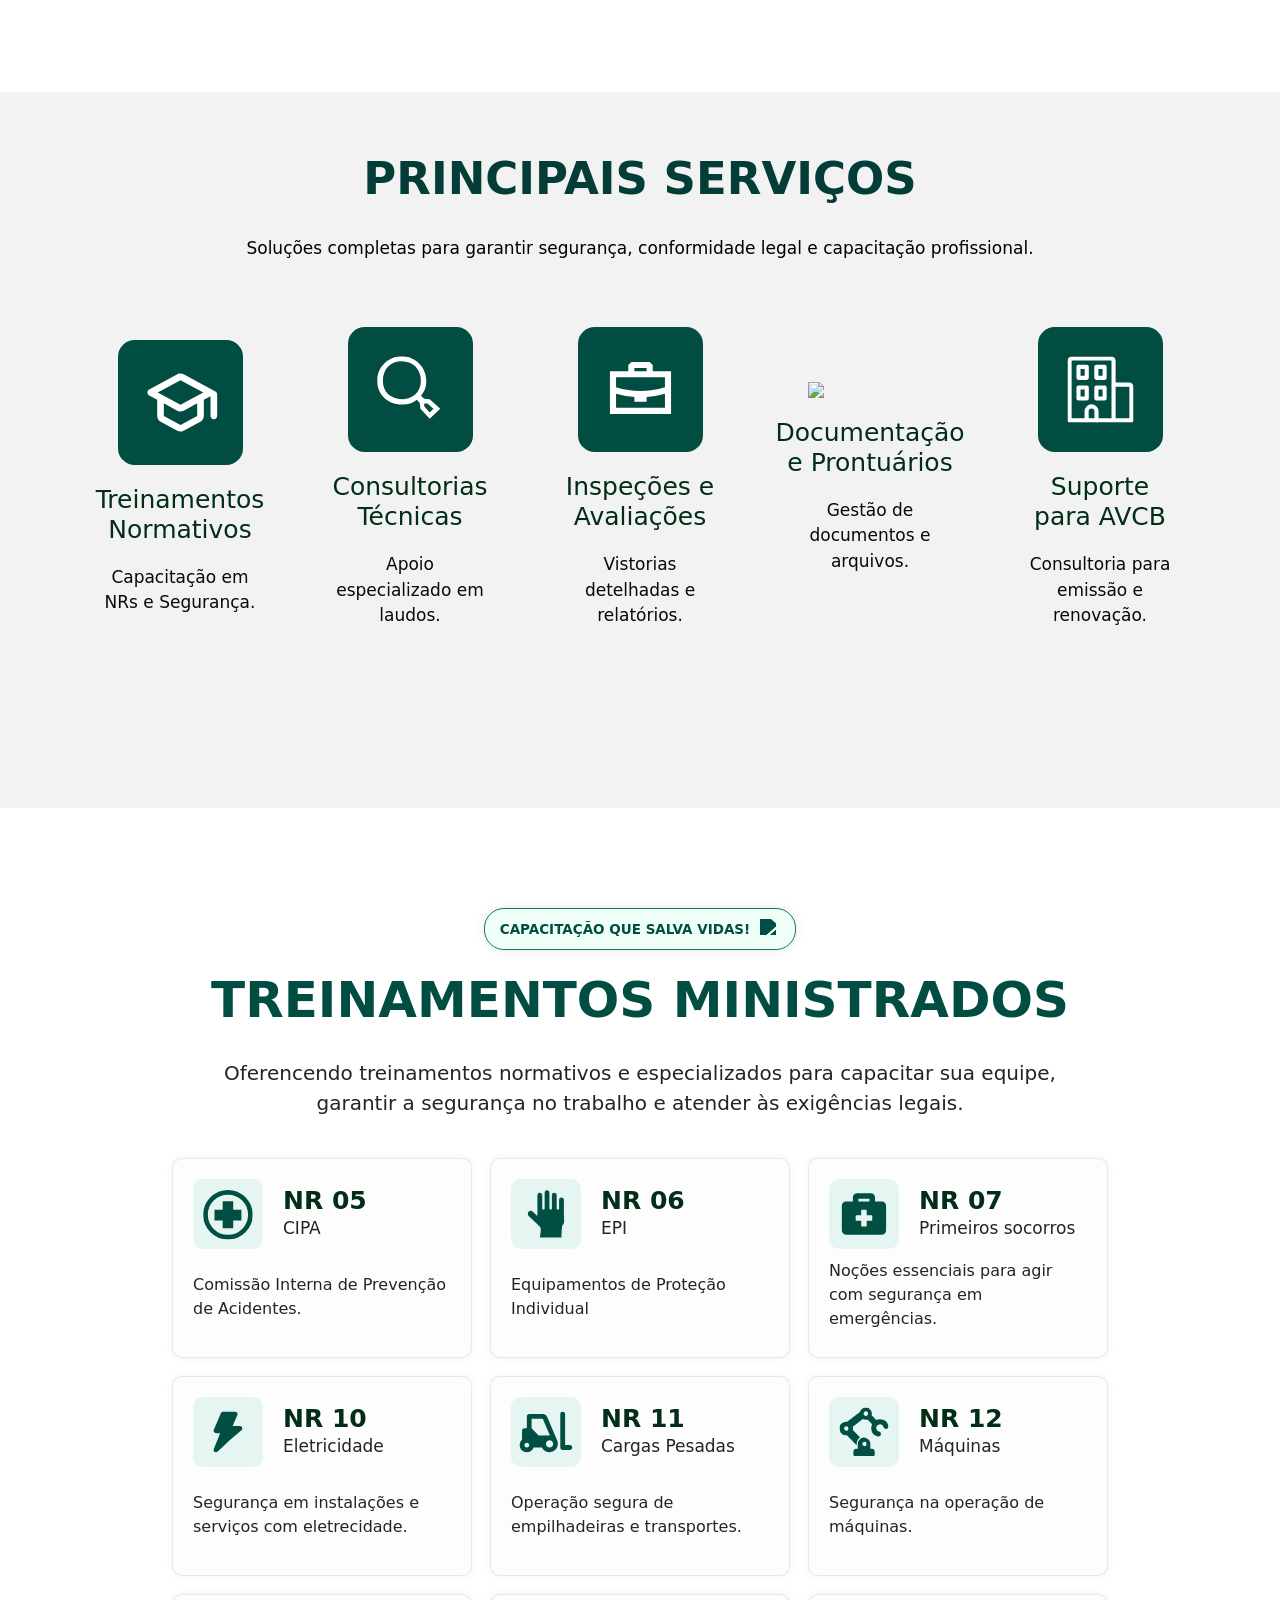
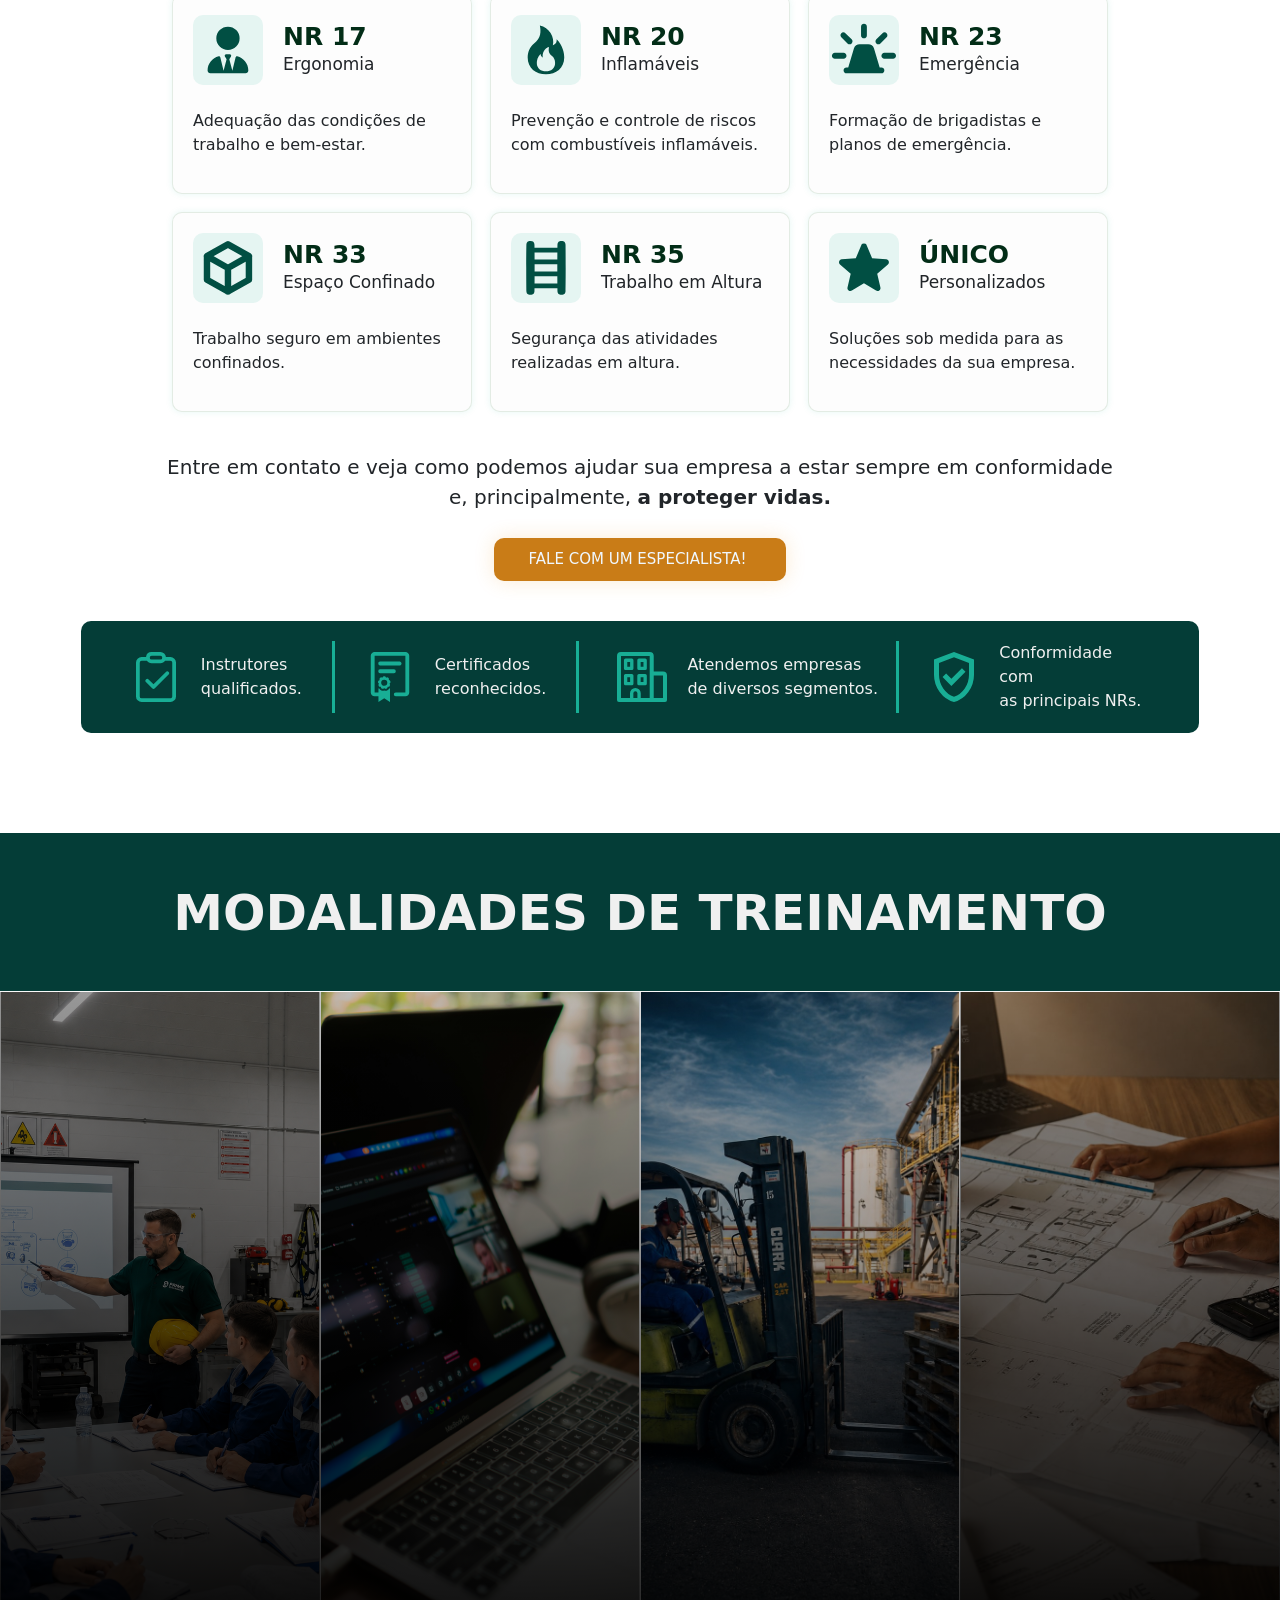
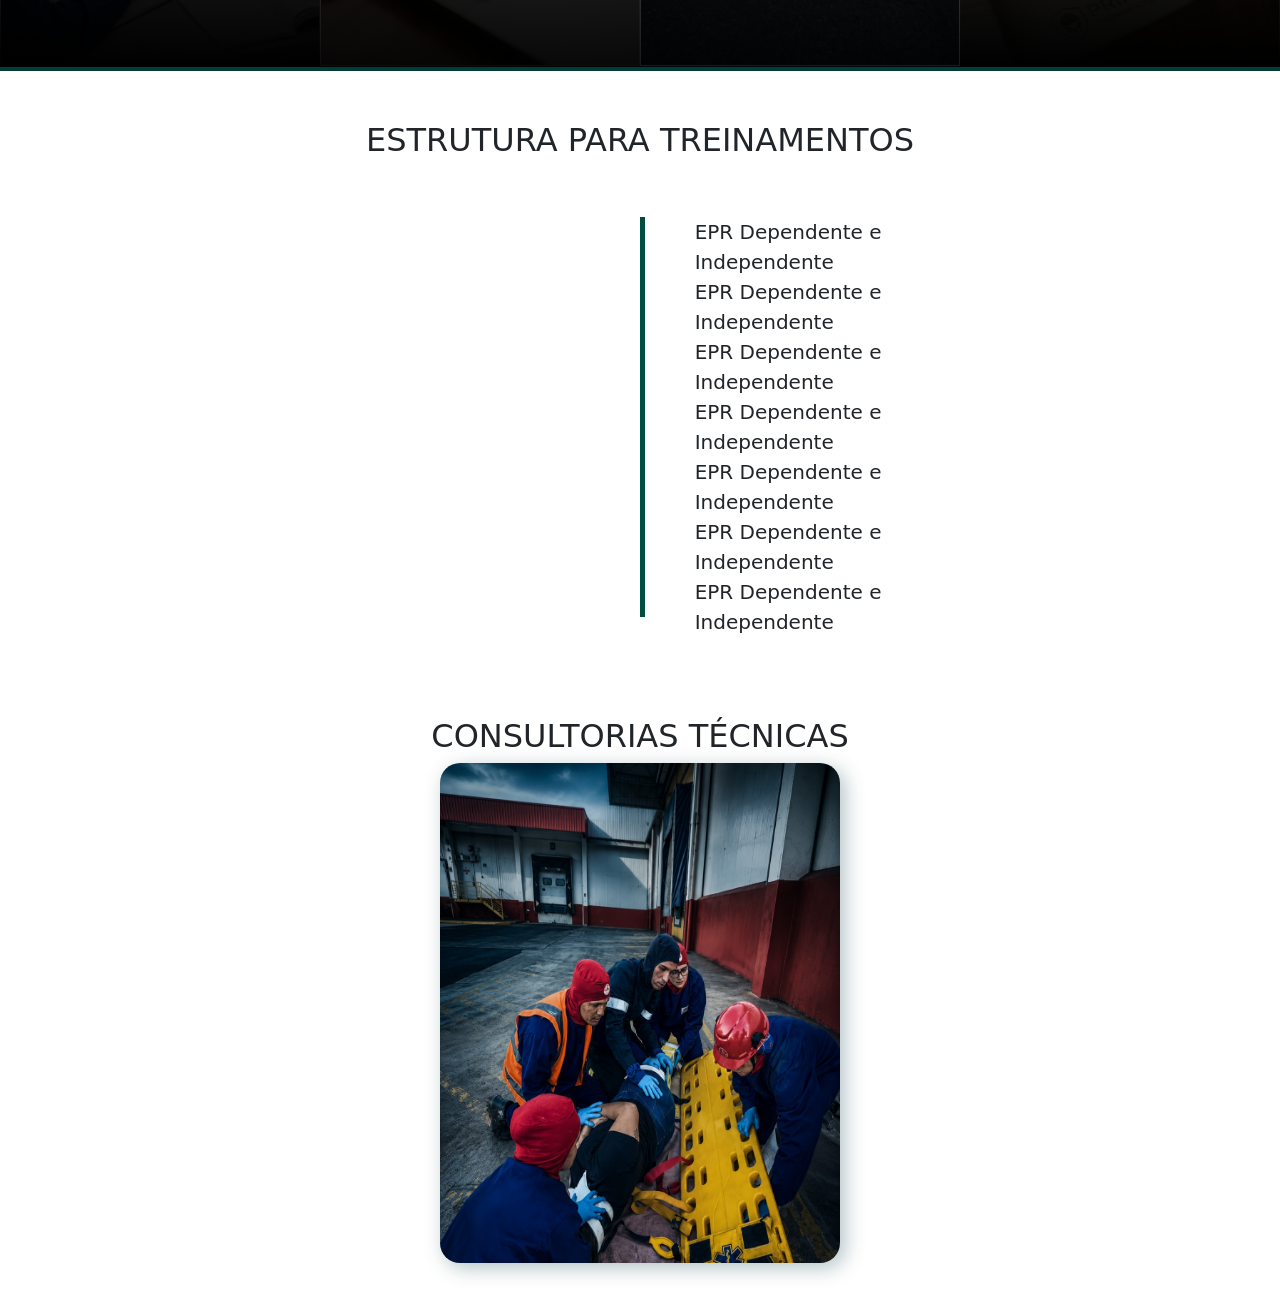
==== commit c856ecc2: "atualização" ====
--- a/index.html
+++ b/index.html
@@ -56,7 +56,11 @@
                 <div class="carousel-inner" id="imagens">
                     <div class="carousel-item active">
                         <div class="carousel-bg-img"
-                            style="background-image: linear-gradient(to right, rgba(0,0,0,0.7), rgba(0,0,0, 0.3)) ,url('imgs/FRAME17.png');">
+                            style="background-image: linear-gradient(to right, rgba(0,0,0,0.7), rgba(0,0,0, 0.3)) ,url('imgs/FRAME17.png');
+                            filter: blur(2px);
+                            height: 90vh;
+                            background-size: cover;
+                            width: 100%;">
                         </div>
 
                         <div class="carousel-caption"></div>
@@ -64,13 +68,21 @@
 
                     <div class="carousel-item">
                         <div class="carousel-bg-img"
-                            style="background-image: linear-gradient(to right, rgba(0,0,0,0.7), rgba(0,0,0, 0.3)) , url('imgs/FRAME18.png');">
+                            style="background-image: linear-gradient(to right, rgba(0,0,0,0.7), rgba(0,0,0, 0.3)) , url('imgs/FRAME18.png');
+                            filter: blur(2px);
+                            height: 90vh;
+                            background-size: cover;
+                            width: 100%;">
                         </div>
                     </div>
 
                     <div class="carousel-item">
                         <div class="carousel-bg-img"
-                            style="background-image: linear-gradient(to right, rgba(0,0,0,0.7), rgba(0,0,0, 0.3)) , url('imgs/FRAME19.png');">
+                            style="background-image: linear-gradient(to right, rgba(0,0,0,0.7), rgba(0,0,0, 0.3)) , url('imgs/FRAME19.png');
+                            filter: blur(2px);
+                            height: 90vh;
+                            background-size: cover;
+                            width: 100%;">
                         </div>
                     </div>
                 </div>
@@ -411,7 +423,7 @@
                             <img src="imgs/InCompanyTraining.png" alt="">
                             <div class="modalidades-text reveal">
                                 <h3>Presencial</h3>
-                                <span>Aprendizado presencial com prática guiada e acompanhamento especializado.</span>
+                                <p>Aprendizado presencial com prática guiada e acompanhamento especializado.</p>
                             </div>
                         </div>
                         
@@ -422,7 +434,7 @@
                             <img src="imgs/onlinemeeting.jpg" style="width: 25vw;" alt="">
                             <div class="modalidades-text reveal">
                                 <h3>Online</h3>
-                                <span>Capacitação online no seu ritmo, com praticidade e autonomia.</span>
+                                <p>Capacitação online no seu ritmo, com praticidade e autonomia.</p>
                             </div>
                         </div>
 
@@ -433,7 +445,7 @@
                             <img src="imgs/Foto (6).jpeg" alt="">
                             <div class="modalidades-text reveal">
                                 <h3>In Company</h3>
-                                <span>Capacitação realizada no seu ambiente de trabalho, alinhada à sua operação.</span>
+                                <p>Capacitação realizada no seu ambiente de trabalho, alinhada à sua operação.</p>
                             </div>
                         </div>
 
@@ -444,7 +456,7 @@
                             <img src="imgs/pensonalizado2.jpg" alt="">
                             <div class="modalidades-text reveal">
                                 <h3>Personalizado</h3>
-                                <span>Agilidade e adaptação conforme a disponibilidade da sua equipe.</span>
+                                <p>Agilidade e adaptação conforme a disponibilidade da sua equipe.</p>
                             </div>      
                         </div>
 
@@ -456,11 +468,46 @@
         <!-- SEÇÃO ESTRUTURAS -->
          <section class="estrutura">
             <div class="estrutura-container">
-                <div class="estruturas-content">
-
-                </div>
-            </div>
-         </section>
+                <h2>ESTRUTURA PARA TREINAMENTOS</h2>
+                <div class="estrutura-content">
+                    <div class="estrutura-imgs">
+                        <div class="estrutura-img">
+                            <img src="https://cdn.awsli.com.br/2500x2500/618/618175/produto/257902876/4005b--5--sbxg6sfubj.png" width="200px" alt="">
+                        </div>
+                    </div>
+                    <div class="estrutura-text">                       
+                            <div class="estrutura-text-item">
+                                <img src="https://images.icon-icons.com/649/PNG/512/oxygen_icon-icons.com_59815.png" width="40px" alt="">
+                                <span>EPR Dependente e Independente</span>
+                            </div>
+                            <div class="estrutura-text-item">
+                                <img src="https://images.icon-icons.com/649/PNG/512/oxygen_icon-icons.com_59815.png" width="40px" alt="">
+                                <span>EPR Dependente e Independente</span>
+                            </div>
+                            <div class="estrutura-text-item">
+                                <img src="https://images.icon-icons.com/649/PNG/512/oxygen_icon-icons.com_59815.png" width="40px" alt="">
+                                <span>EPR Dependente e Independente</span>
+                            </div>
+                            <div class="estrutura-text-item">
+                                <img src="https://images.icon-icons.com/649/PNG/512/oxygen_icon-icons.com_59815.png" width="40px" alt="">
+                                <span>EPR Dependente e Independente</span>
+                            </div>
+                            <div class="estrutura-text-item">
+                                <img src="https://images.icon-icons.com/649/PNG/512/oxygen_icon-icons.com_59815.png" width="40px" alt="">
+                                <span>EPR Dependente e Independente</span>
+                            </div>
+                            <div class="estrutura-text-item">
+                                <img src="https://images.icon-icons.com/649/PNG/512/oxygen_icon-icons.com_59815.png" width="40px" alt="">
+                                <span>EPR Dependente e Independente</span>
+                            </div>
+                            <div class="estrutura-text-item">
+                                <img src="https://images.icon-icons.com/649/PNG/512/oxygen_icon-icons.com_59815.png" width="40px" alt="">
+                                <span>EPR Dependente e Independente</span>
+                            </div>
+                    </div>
+                </div>
+            </div>
+        </section>
 
         <!-- SEÇÃO CONSULTORIAS -->
         <section class="consultorias">
--- a/style.css
+++ b/style.css
@@ -12,11 +12,11 @@
 html{
     scroll-behavior: smooth;
 }
-#inicio, #produtos {
-    scroll-margin-top: -100px;
+#inicio {
+    scroll-margin-top: 500px;
 }
 #sobre, #servicos {
-    scroll-margin-top: -30px;
+    scroll-margin-top: 0px;
 }
 #banner {
     position: relative;
@@ -178,12 +178,8 @@
 }
 .carousel-bg-img {
     position: relative;
-    width: 100%;
-    height: 90vh;
-    background-size: cover;
     background-position: center;
     background-repeat: no-repeat;
-    filter: blur(2px);
 }
 /* HERO SECTION  */
 .hero-section {
@@ -620,11 +616,12 @@
     border: 1px solid rgba(255, 255, 255, 1);
 } */
  .modalidades-img-container img {
+    transform: scale(1.01);
     transition: all 0.5s ease;
 }
 .modalidades-img-container:hover img {
     border: 1px solid rgba(255, 255, 255, 1);
-    transform: scale(1.025)
+    transform: scale(1.03)
 }
 
 
@@ -644,7 +641,7 @@
 .modalidades-text h3 {
     font-size: 40px;
 }
-.modalidades-text span {
+.modalidades-text p {
     text-align: center;
     max-width: 20vw;
     font-size: 20px;
@@ -664,16 +661,47 @@
 }
 .sombra:hover {
     /* background: linear-gradient(to top, rgba(0,0,0,0.9), rgba(0,0,0,0.1)) !important; */
-    opacity: 0.75;
+    opacity: 0.8;
 }
 
 /* SEÇÃO ESTRUTURAS */
 .estrutura-container {
     padding: 50px;
     display: flex;
-    flex-direction: column;
-    
-}
+    flex-direction: column; 
+    align-items: center;
+    justify-content: center;  
+}
+.estrutura-content {
+    display: flex;
+    flex-direction: row; 
+    align-items: center;
+    justify-content: space-between;  
+}
+.estrutura-imgs {
+    width: 30vw;
+    height: fit-content;
+}
+.estrutura-text {
+    border-left: 5px solid #014D41;
+    width: 30vw;
+    margin-top: 50px;
+    display: flex;
+    flex-direction: column;
+    gap: 20px;
+}
+.estrutura-text-item {
+    display: flex;
+    flex-direction: row;
+    align-items: left;
+    justify-content: center;
+    height: 40px;
+    gap: 10px;
+}
+.estrutura-text-item span {
+    font-size: 20px;
+}
+
 
 /* SEÇÃO CONSULTORIAS */
 .consultorias {
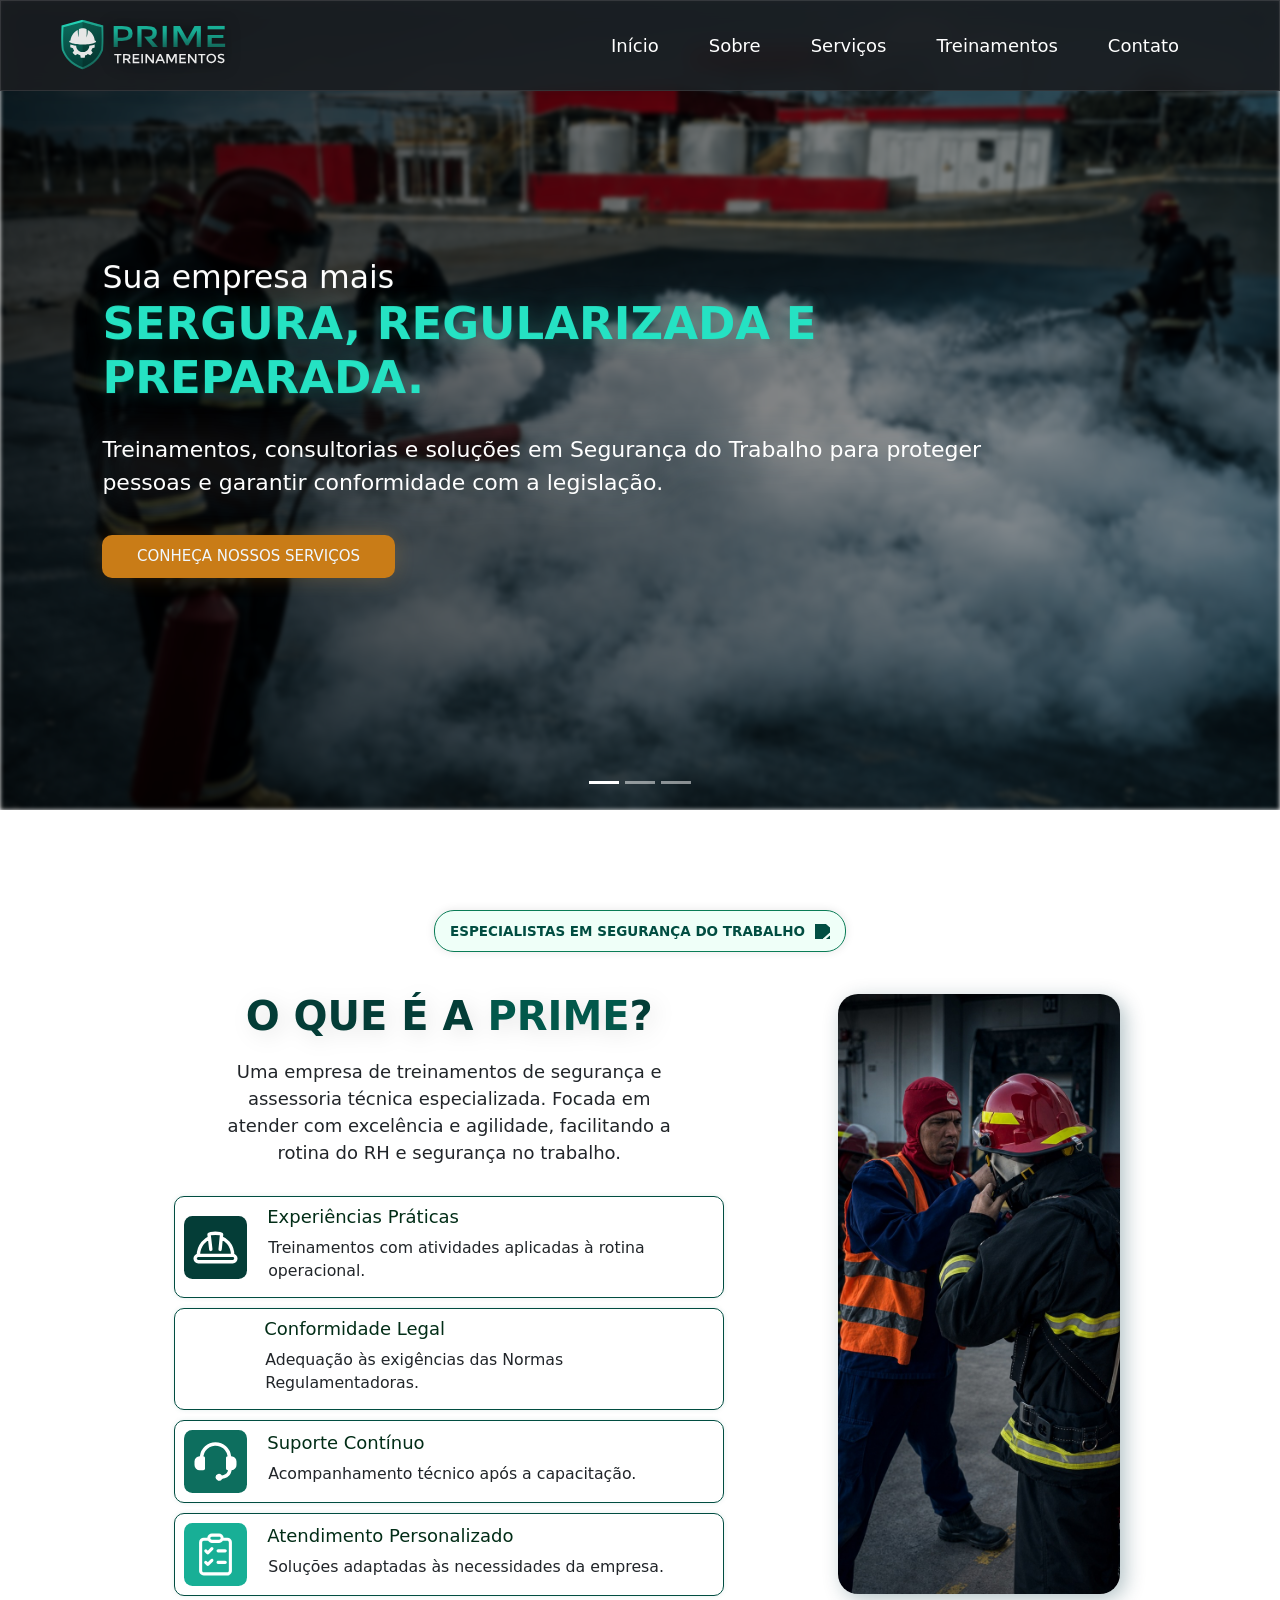
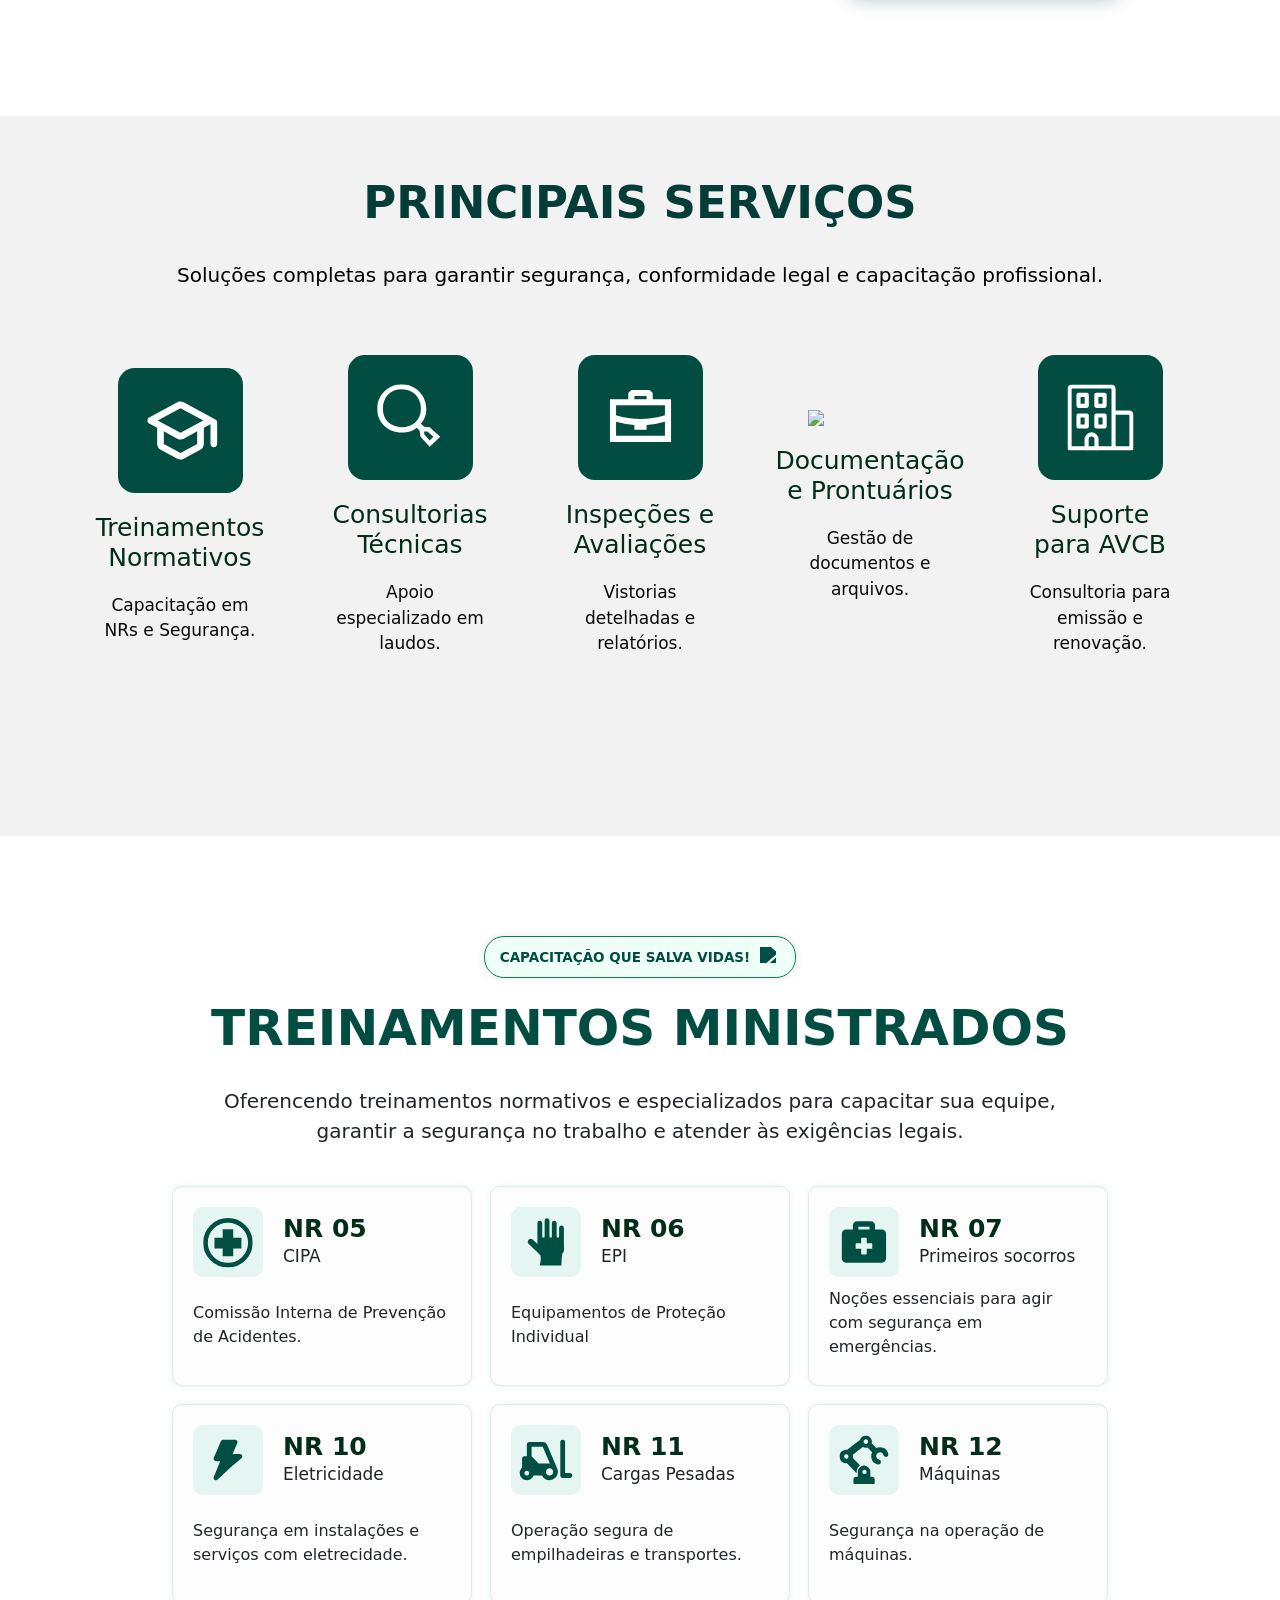
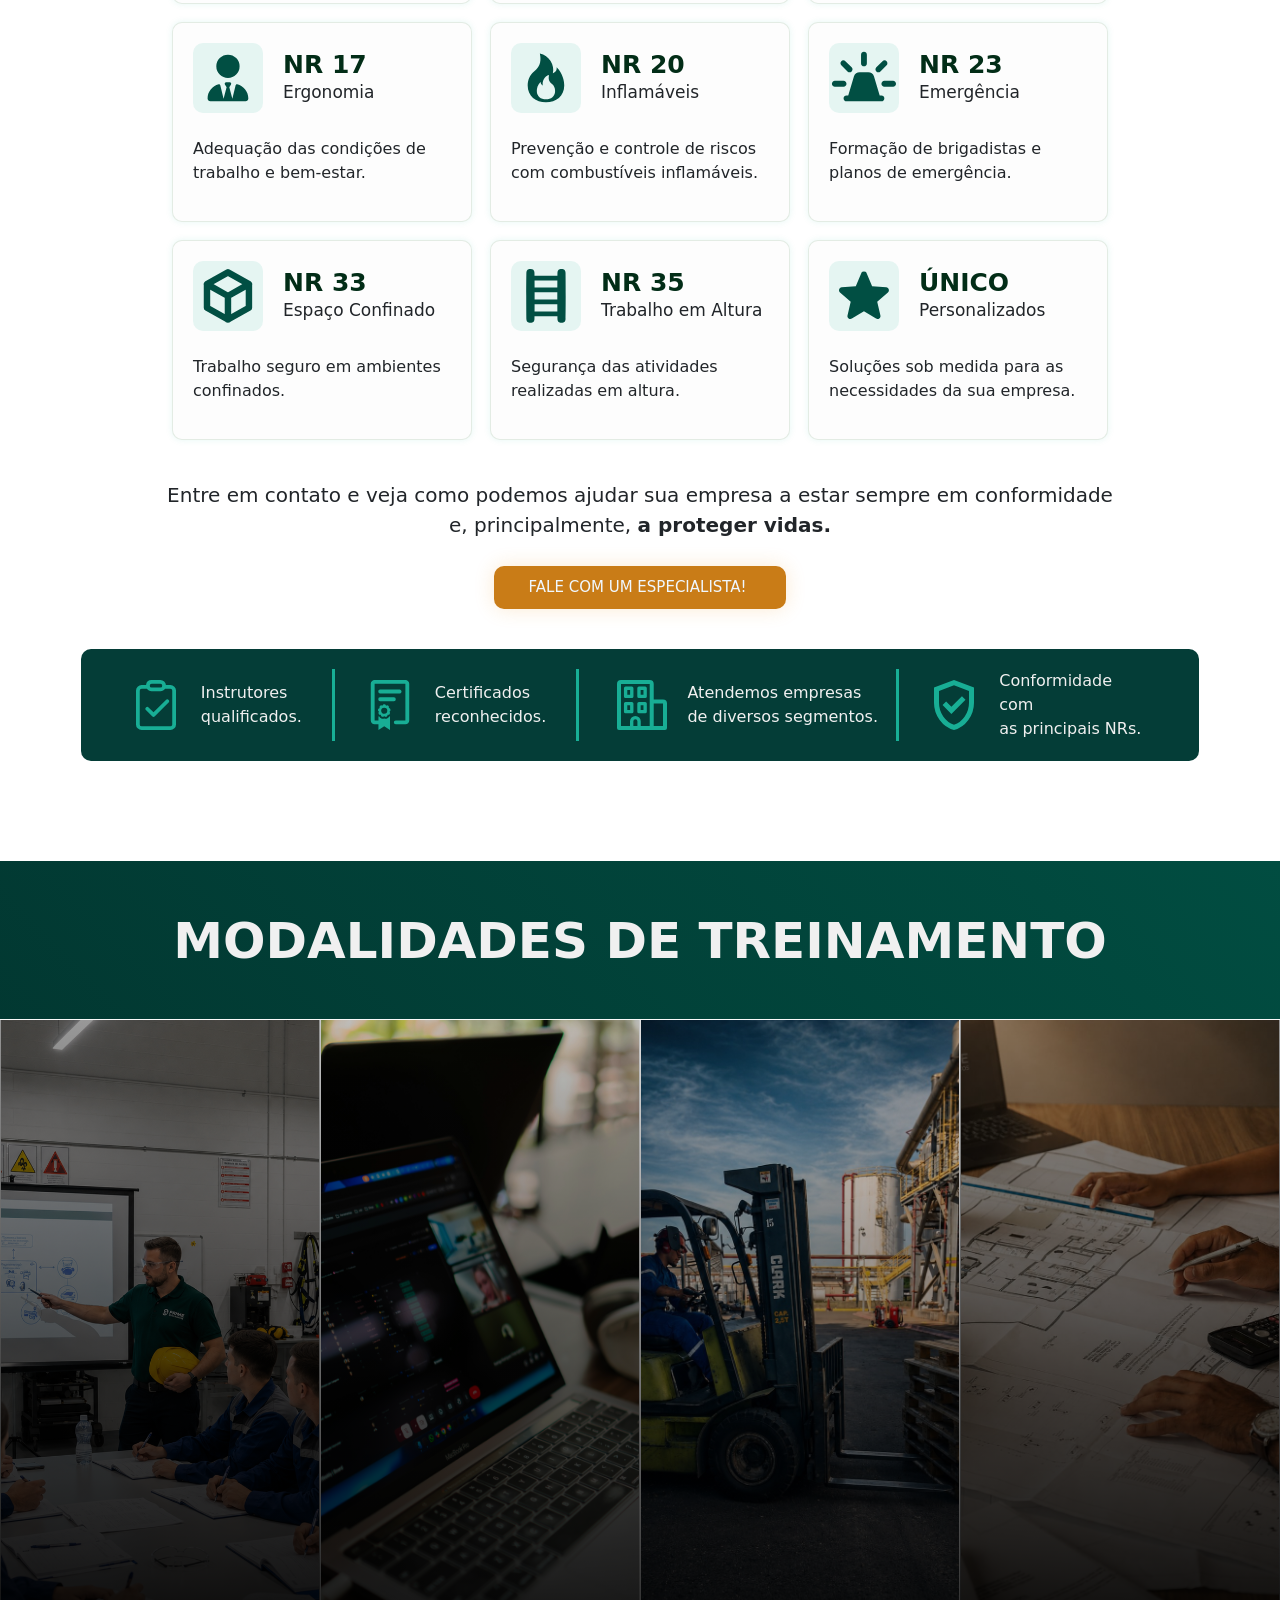
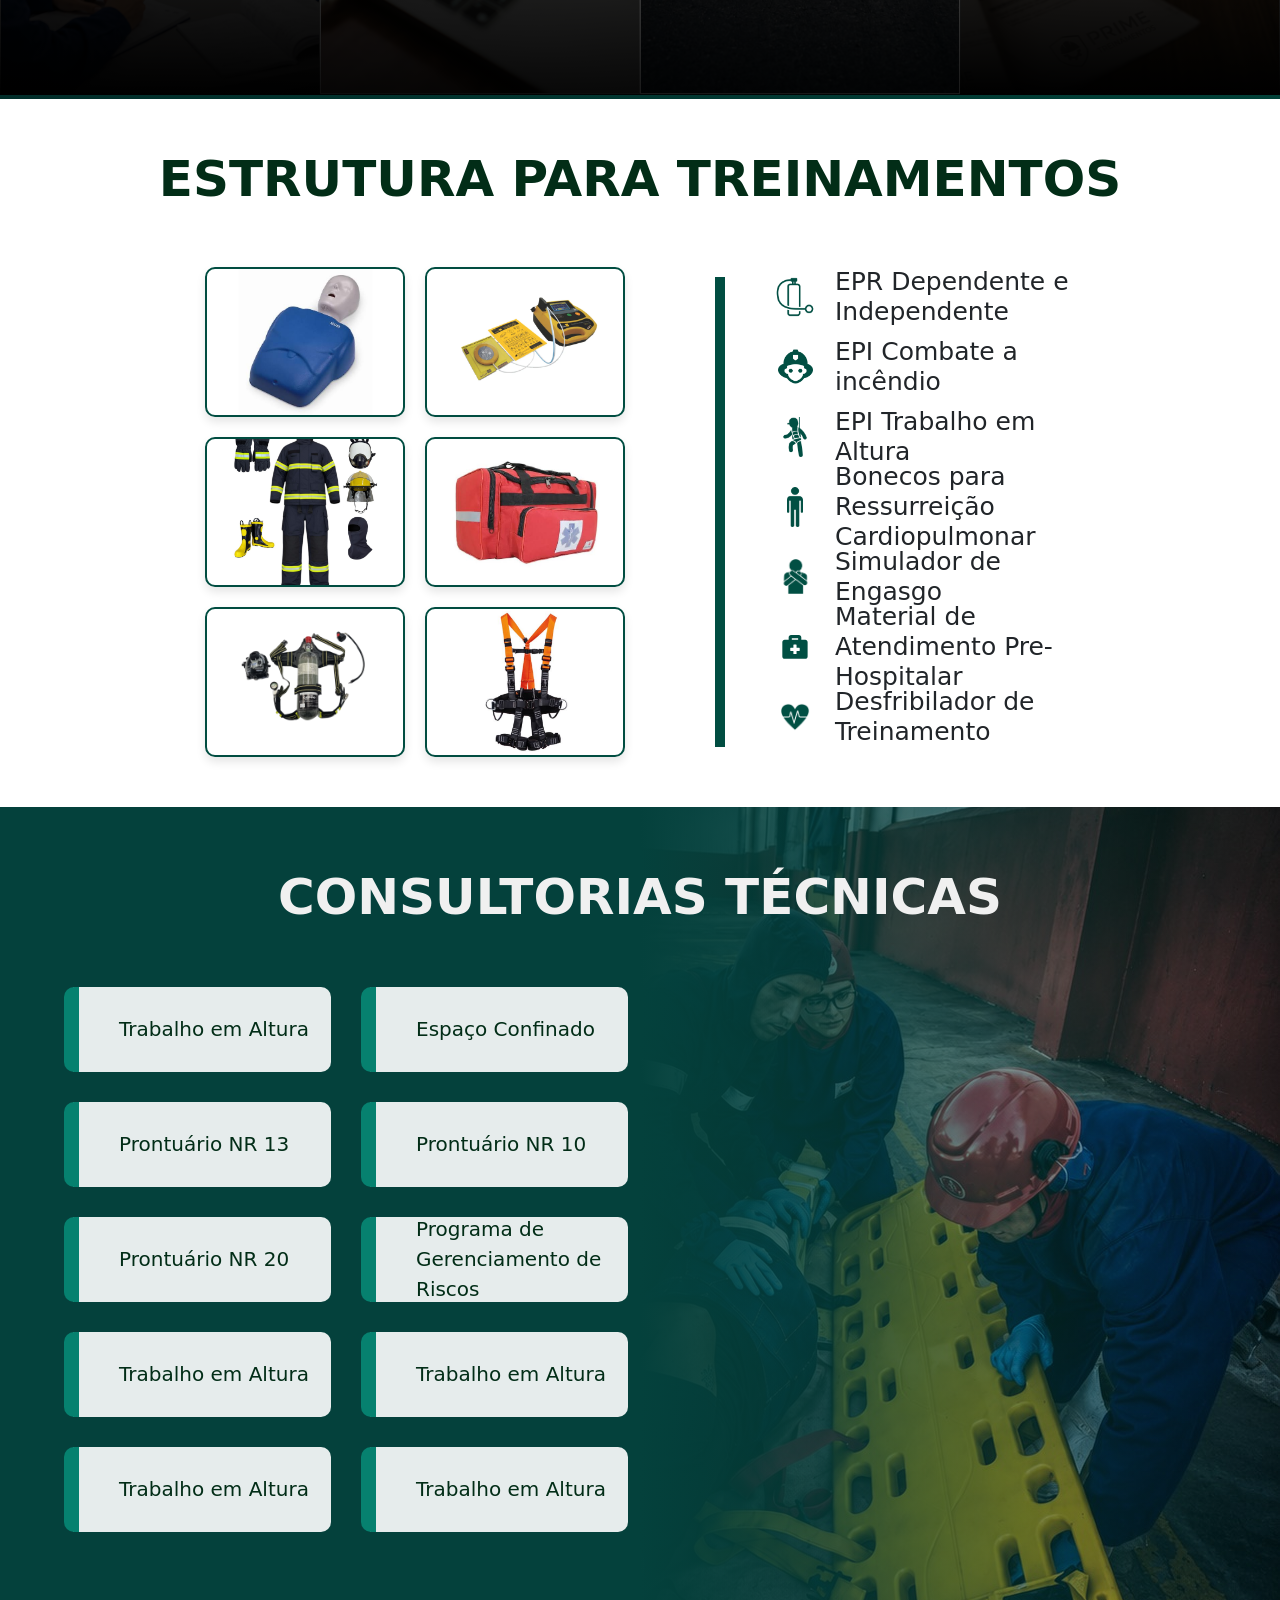
==== commit 7db3b075: "atualização" ====
--- a/index.html
+++ b/index.html
@@ -459,7 +459,6 @@
                                 <p>Agilidade e adaptação conforme a disponibilidade da sua equipe.</p>
                             </div>      
                         </div>
-
                     </div>
                 </div>
             </div>
@@ -472,37 +471,52 @@
                 <div class="estrutura-content">
                     <div class="estrutura-imgs">
                         <div class="estrutura-img">
-                            <img src="https://cdn.awsli.com.br/2500x2500/618/618175/produto/257902876/4005b--5--sbxg6sfubj.png" width="200px" alt="">
+                            <img src="imgs/Estruturas/foto-engasgo.png" alt="">
+                        </div>
+                        <div class="estrutura-img">
+                            <img src="imgs/Estruturas/foto-Desfribilador.webp" alt="">
+                        </div>
+                        <div class="estrutura-img">
+                            <img src="imgs/Estruturas/foto-EPI-Incendio.jpg" alt="">
+                        </div>
+                        <div class="estrutura-img">
+                            <img src="imgs/Estruturas/foto-APH.jpg" alt="">
+                        </div>
+                        <div class="estrutura-img">
+                            <img src="imgs/Estruturas/fot-EPR-1.png" alt="">
+                        </div>
+                        <div class="estrutura-img">
+                            <img src="imgs/Estruturas/foto-EPI-Altura.jpg" alt="">
                         </div>
                     </div>
                     <div class="estrutura-text">                       
                             <div class="estrutura-text-item">
-                                <img src="https://images.icon-icons.com/649/PNG/512/oxygen_icon-icons.com_59815.png" width="40px" alt="">
+                                <img src="imgs/Estruturas/oxygen_icon-icons.com_59815.webp" width="40px" alt="">
                                 <span>EPR Dependente e Independente</span>
                             </div>
                             <div class="estrutura-text-item">
-                                <img src="https://images.icon-icons.com/649/PNG/512/oxygen_icon-icons.com_59815.png" width="40px" alt="">
-                                <span>EPR Dependente e Independente</span>
-                            </div>
-                            <div class="estrutura-text-item">
-                                <img src="https://images.icon-icons.com/649/PNG/512/oxygen_icon-icons.com_59815.png" width="40px" alt="">
-                                <span>EPR Dependente e Independente</span>
-                            </div>
-                            <div class="estrutura-text-item">
-                                <img src="https://images.icon-icons.com/649/PNG/512/oxygen_icon-icons.com_59815.png" width="40px" alt="">
-                                <span>EPR Dependente e Independente</span>
-                            </div>
-                            <div class="estrutura-text-item">
-                                <img src="https://images.icon-icons.com/649/PNG/512/oxygen_icon-icons.com_59815.png" width="40px" alt="">
-                                <span>EPR Dependente e Independente</span>
-                            </div>
-                            <div class="estrutura-text-item">
-                                <img src="https://images.icon-icons.com/649/PNG/512/oxygen_icon-icons.com_59815.png" width="40px" alt="">
-                                <span>EPR Dependente e Independente</span>
-                            </div>
-                            <div class="estrutura-text-item">
-                                <img src="https://images.icon-icons.com/649/PNG/512/oxygen_icon-icons.com_59815.png" width="40px" alt="">
-                                <span>EPR Dependente e Independente</span>
+                                <img src="imgs/Estruturas/EPI-Incendio.png" width="35px" height="35px" alt="" style="margin: 0px 2.5px;">
+                                <span>EPI Combate a incêndio</span>
+                            </div>
+                            <div class="estrutura-text-item">
+                                <img src="imgs/Estruturas/EPI-altura.png" width="40px" alt="">
+                                <span>EPI Trabalho em Altura</span>
+                            </div>
+                            <div class="estrutura-text-item">
+                                <img src="imgs/Estruturas/Simulador-.webp" width="40px" alt="">
+                                <span>Bonecos para Ressurreição Cardiopulmonar</span>
+                            </div>
+                            <div class="estrutura-text-item">
+                                <img src="imgs/Estruturas/Engasgo.png" width="35px" height="35px" style="margin: 0 2.5px;" alt="">
+                                <span>Simulador de Engasgo</span>
+                            </div>
+                            <div class="estrutura-text-item">
+                                <img src="imgs/icons/treinamentoIcon/fa-solid_briefcase-medical-(Compressify.io).svg" width="40px" alt="">
+                                <span>Material de Atendimento Pre-Hospitalar</span>
+                            </div>
+                            <div class="estrutura-text-item">
+                                <img src="imgs/Estruturas/Cardiaca.png" width="30px" height="30px" alt="" style="margin: 0px 5px;">
+                                <span>Desfribilador de Treinamento</span>
                             </div>
                     </div>
                 </div>
@@ -514,12 +528,56 @@
             <div class="consultorias-container">
                 <h2>CONSULTORIAS TÉCNICAS</h2>
                 <div class="consultorias-content">
-                    <div class="consultorias-img-container">
-                        <img src="imgs/Foto (3).jpeg" class="consultorias-content-img" alt="">
-                    </div>
                     <div class="consultorias-cards">
                         <div class="consultorias-card">
-                            
+                            <div class="consultorias-card-text">
+                                <span>Trabalho em Altura</span>
+                            </div>
+                        </div>
+                        <div class="consultorias-card">
+                            <div class="consultorias-card-text">
+                                <span>Espaço Confinado</span>
+                            </div>
+                        </div>
+                        <div class="consultorias-card">
+                            <div class="consultorias-card-text">
+                                <span>Prontuário NR 13</span>
+                            </div>
+                        </div>
+                        <div class="consultorias-card">
+                            <div class="consultorias-card-text">
+                                <span>Prontuário NR 10</span>
+                            </div>
+                        </div>
+                        <div class="consultorias-card">
+                            <div class="consultorias-card-text">
+                                <span>Prontuário NR 20</span>
+                            </div>
+                        </div>
+                        <div class="consultorias-card">
+                            <div class="consultorias-card-text">
+                                <span>Programa de Gerenciamento de Riscos</span>
+                            </div>
+                        </div>
+                        <div class="consultorias-card">
+                            <div class="consultorias-card-text">
+                                <span>Trabalho em Altura</span>
+                            </div>
+                        </div>
+                        <div class="consultorias-card">
+                            <div class="consultorias-card-text">
+                                <span>Trabalho em Altura</span>
+                            </div>
+                        </div>
+                        <div class="consultorias-card">
+                            <div class="consultorias-card-text">
+                                <span>Trabalho em Altura</span>
+                            </div>
+                        </div>
+                        <div class="consultorias-card">
+                            <div class="consultorias-card-text">
+                                <span>Trabalho em Altura</span>
+                            </div>
                         </div>
                     </div>
                 </div>
--- a/style.css
+++ b/style.css
@@ -288,7 +288,7 @@
     min-width: 22vw;
     height: 500px;
     width: 100%;
-    height: clamp(400px, 70vh, 500px);
+    height: clamp(400px, 70vh, 600px);
     overflow: hidden;
     border-radius: 20px;
     box-shadow: 5px 5px 20px rgba(4,54,65, 0.3);
@@ -310,7 +310,7 @@
 }
 .sobre-content-flex p {
     margin: 10px 0px;
-    font-size: clamp(15px, vh, 20px);
+    font-size: clamp(15px, 2vh, 20px);
     text-align: center;
     max-width: clamp(450px, 30vw, 600px);
 }
@@ -351,10 +351,10 @@
 }
 .sobre-card-content h3 {
     color: #022D17;
-    font-size: clamp(15px, 1vh, 20px);
+    font-size: clamp(15px, 2vh, 20px);
 }
 .sobre-card p {
-    font-size: 15px;
+    font-size: clamp(15px, 1.75vh, 17px);
     text-align: left;
     margin: 5px 1px;
 }
@@ -380,7 +380,7 @@
     margin: 10px 0px;
 }
 .servicos p {
-    font-size: 17px;
+    font-size: 20px;
 }
 .servicos-content {
     margin-bottom: 50px;
@@ -572,7 +572,7 @@
 
 /* MODALIDADES */
 .modalidades {
-    background-color: #043D37;
+    background-image: linear-gradient(45deg, rgb(2, 46, 42), rgb(1, 77, 65, 1));
     color: #f0f0f0;
     padding: 50px 0px;
 }
@@ -585,7 +585,7 @@
 }
 .modalidades-container h2 {
     font-size: 50px;
-    font-weight: 600;
+    font-weight: 700;
 }
 
 .modalidades-content {
@@ -672,7 +672,13 @@
     align-items: center;
     justify-content: center;  
 }
+.estrutura-container h2 {
+    font-size: 50px;
+    font-weight: 700;
+    color: #022D17;
+}
 .estrutura-content {
+    margin-top: 50px;
     display: flex;
     flex-direction: row; 
     align-items: center;
@@ -680,58 +686,115 @@
 }
 .estrutura-imgs {
     width: 30vw;
+    min-width: 500px;
+    max-width: 600px;
+    height: 50vh;
+    margin-right: 50px;
     height: fit-content;
+    display: flex;
+    flex-direction: row;
+    flex-wrap: wrap;
+    justify-content: center;
+    align-items: center;
+    gap: 20px;
+}
+.estrutura-img {
+    width: 200px;
+    height: 150px;
+    border: 2px solid #014D41;
+    border-radius: 10px;
+    overflow: hidden;
+    display: flex;
+    justify-content: center;
+    align-items: center;
+    box-shadow: 0 5px 10px rgba(0, 0, 0, 0.1);
+}
+.estrutura-img img {
+    width: 150px;
+    transition: all 0.3s ease;
+}
+.estrutura-img:hover img {
+    transform: scale(1.05);
 }
 .estrutura-text {
-    border-left: 5px solid #014D41;
-    width: 30vw;
-    margin-top: 50px;
+    border-left: 10px solid #014D41;
+    width: clamp(400px, 30vw, 1000px);
+    height: fit-content;
+    /* margin-top: 50px; */
     display: flex;
     flex-direction: column;
     gap: 20px;
 }
 .estrutura-text-item {
-    display: flex;
-    flex-direction: row;
-    align-items: left;
-    justify-content: center;
+    padding-left: 50px;
+    display: flex;
+    flex-direction: row;
+    align-items: center;
+    justify-content: left;
     height: 40px;
-    gap: 10px;
+    gap: 20px;
+    margin-bottom: 10px;
 }
 .estrutura-text-item span {
-    font-size: 20px;
+    font-size: 25px;
+    line-height: 30px;
+}
+.estrutura-text-item img {
+    filter: brightness(0) saturate(100%) invert(22%) sepia(41%) saturate(1235%) hue-rotate(127deg) brightness(94%) contrast(99%);
 }
 
 
 /* SEÇÃO CONSULTORIAS */
 .consultorias {
-    padding: 50px;
+    width: 100%;
+    height: 90vh;
+    background-image: linear-gradient(to right, rgb(4, 65, 60), rgb(4, 65, 60), rgba(4, 65, 60, 0.2)), url("imgs/Foto\ \(3\).jpeg");
+    object-fit: cover !important; 
+    position: relative;
+    background-position: right;
+    background-repeat: no-repeat;
 }
 .consultorias-container {
     display: flex;
     flex-direction: column;
-    align-items: center;
-    justify-content: center;
-}
-.consultorias-content-img {
-    width: clamp(400px, 25vw, 450px);
-    height: clamp(500px, 70vh, 600px);
-    margin: 0px 0px;
-    transition: all ease 0.5s;
-}
-.consultorias-content-img:hover {
-    transform: scale(1.025);
-    box-shadow: 5px 10px 20px rgba(0, 0, 0, 0.5);
-}
-.consultorias-img-container {
-    display: flex;
-    justify-content: center;
-    align-items: top;
-    min-width: 15vw;
-    height: 40vh;
-    width: 100%;
-    height: clamp(400px, 70vh, 500px);
-    overflow: hidden;
-    border-radius: 20px;
-    box-shadow: 5px 5px 20px rgba(4,54,65, 0.3);
+    justify-content: center;
+    align-items: center;
+    color: #f0f0f0;
+}
+.consultorias-container h2 {
+    margin: 60px 0px;
+    font-size: 50px;
+    font-weight: 700;
+}
+.consultorias-content {
+    max-width: 1280px;
+    display: flex;
+    flex-direction: row;
+    margin-right: 40vw;
+}
+.consultorias-cards {
+    color: #022D17;
+    display: flex;
+    flex-direction: row;
+    flex-wrap: wrap;
+    max-width: 50vw;
+    gap: 30px;
+}
+.consultorias-card {
+    padding: 20px;
+    background-color: rgba(255,255,255, 0.9);
+    border-radius: 10px;
+    border-left: 15px solid #06816f;
+}
+.consultorias-card-text {
+    margin-left: 20px;
+    width: 15vw;
+    height: 5vh;
+    display: flex;
+    justify-content: left;
+    align-items: center;
+}
+.consultorias-card-text span {
+    font-size: clamp(20px, 1.2vw, 30px);
+    line-height: 30px;
 }
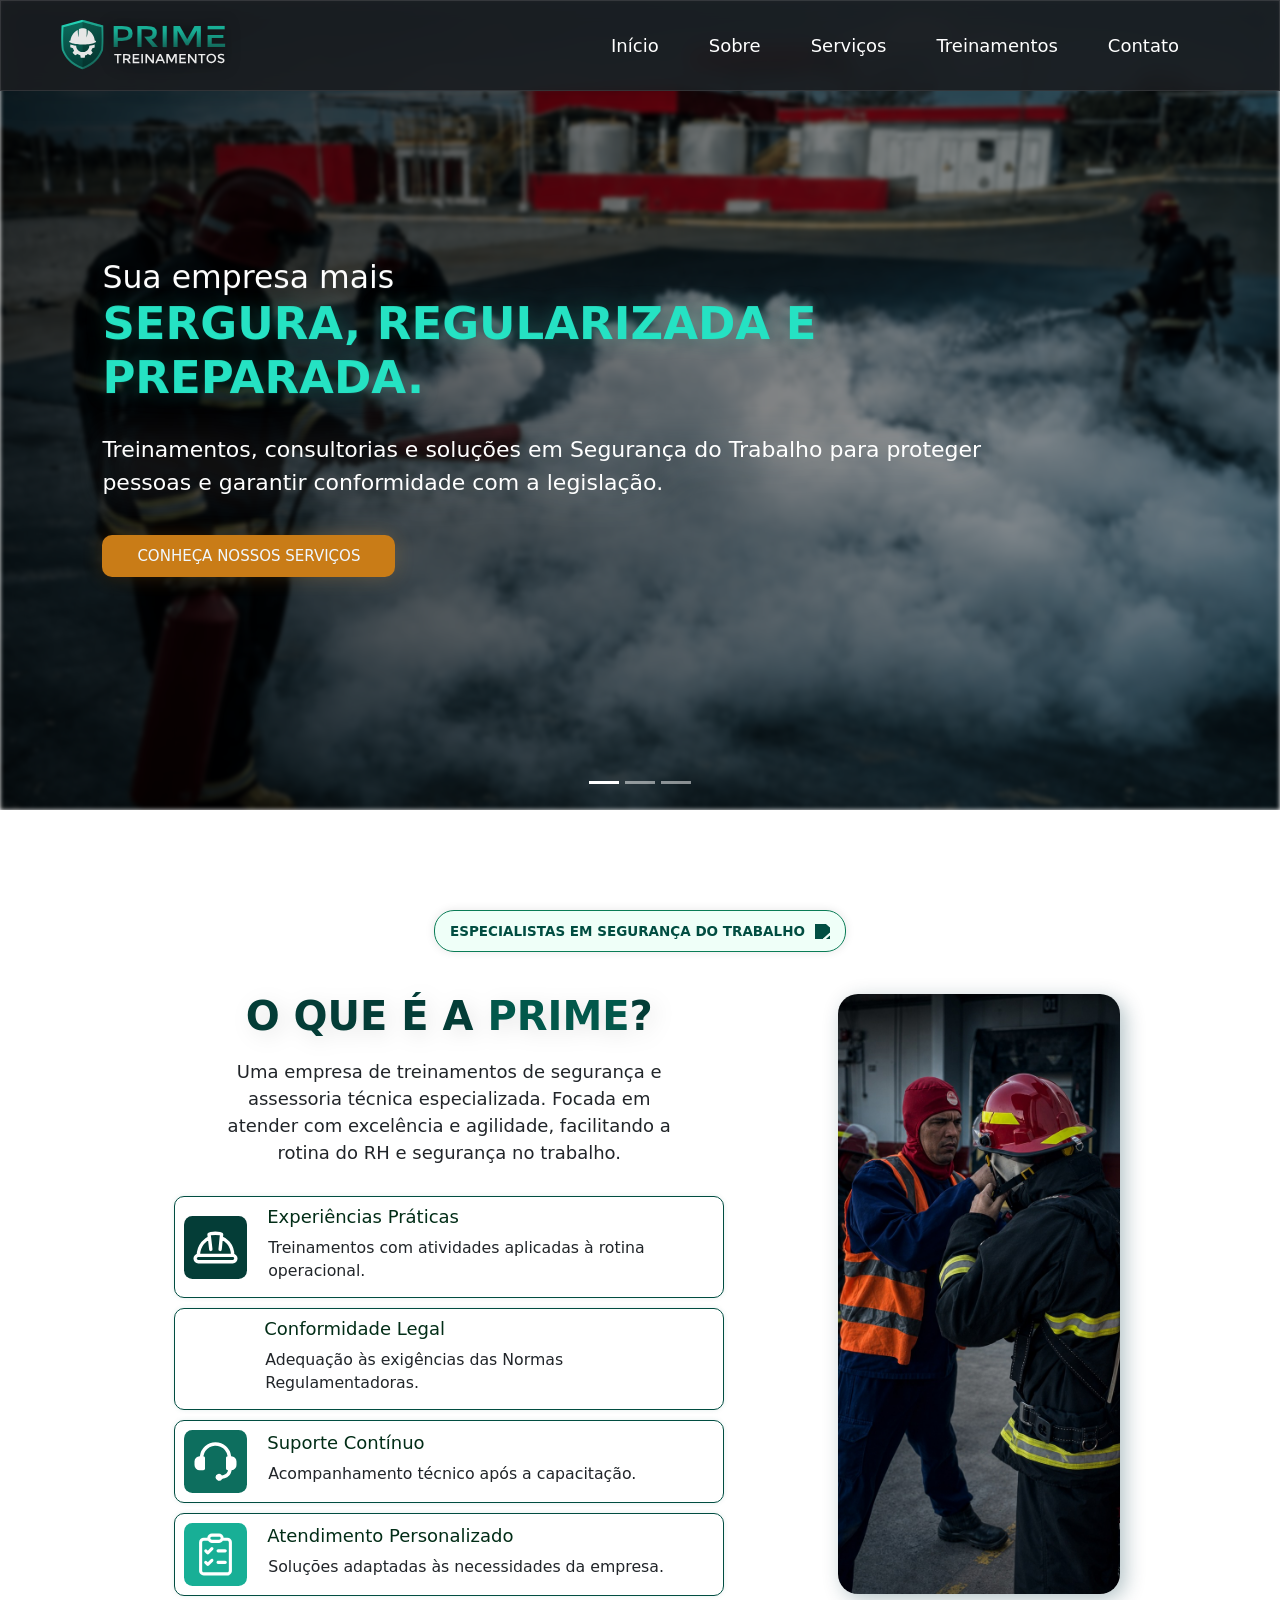
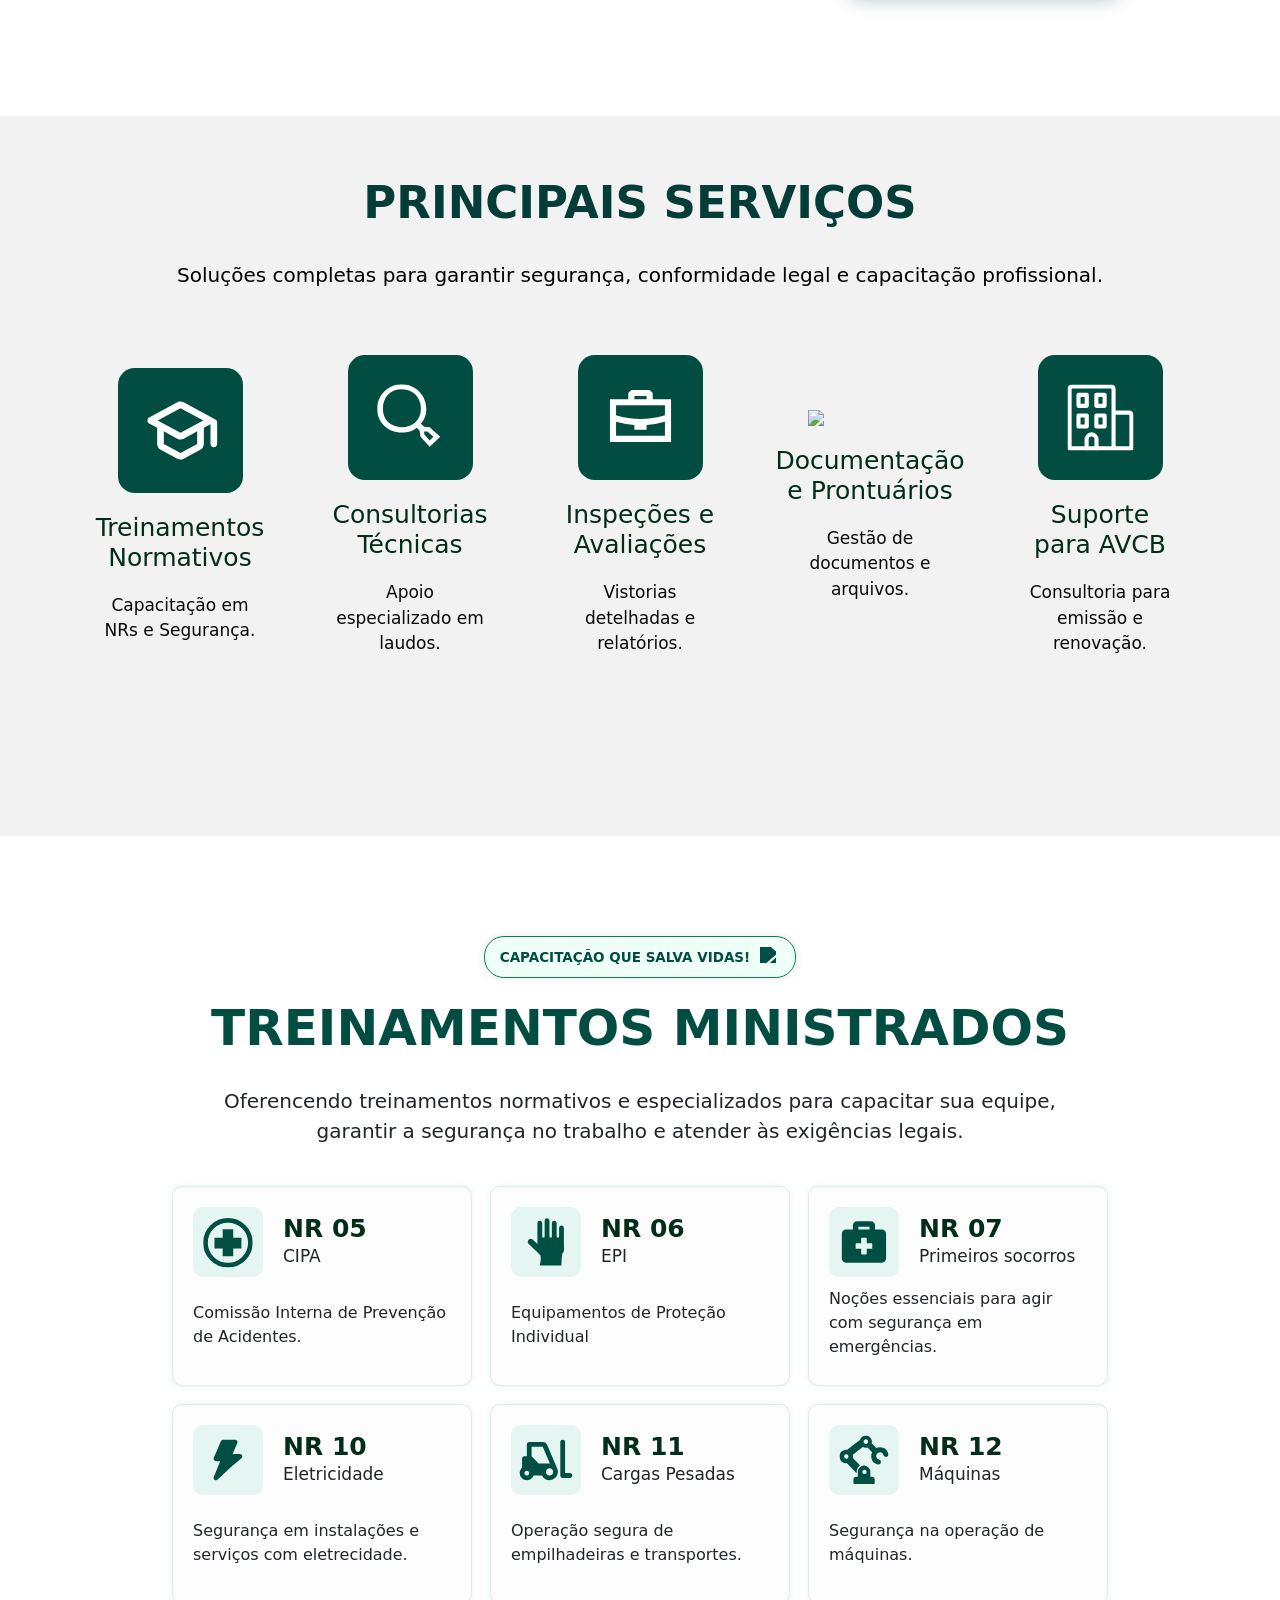
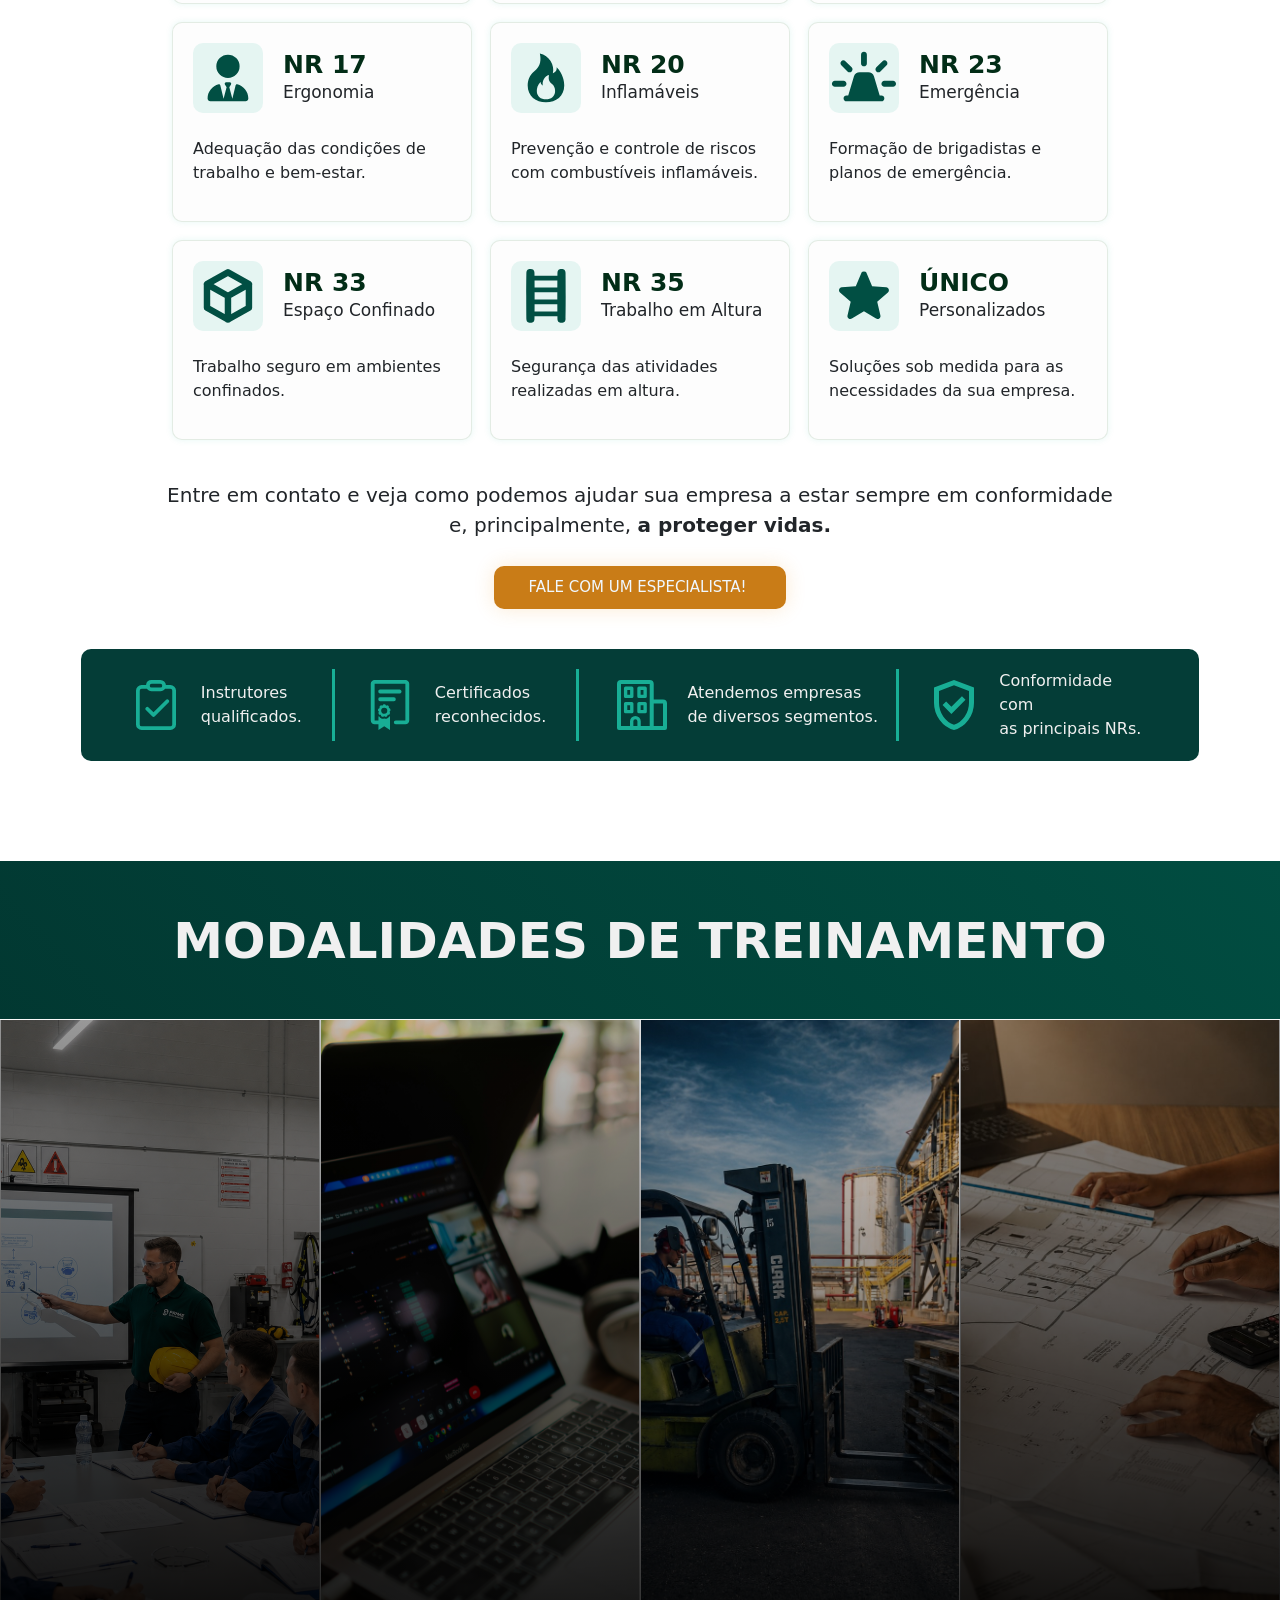
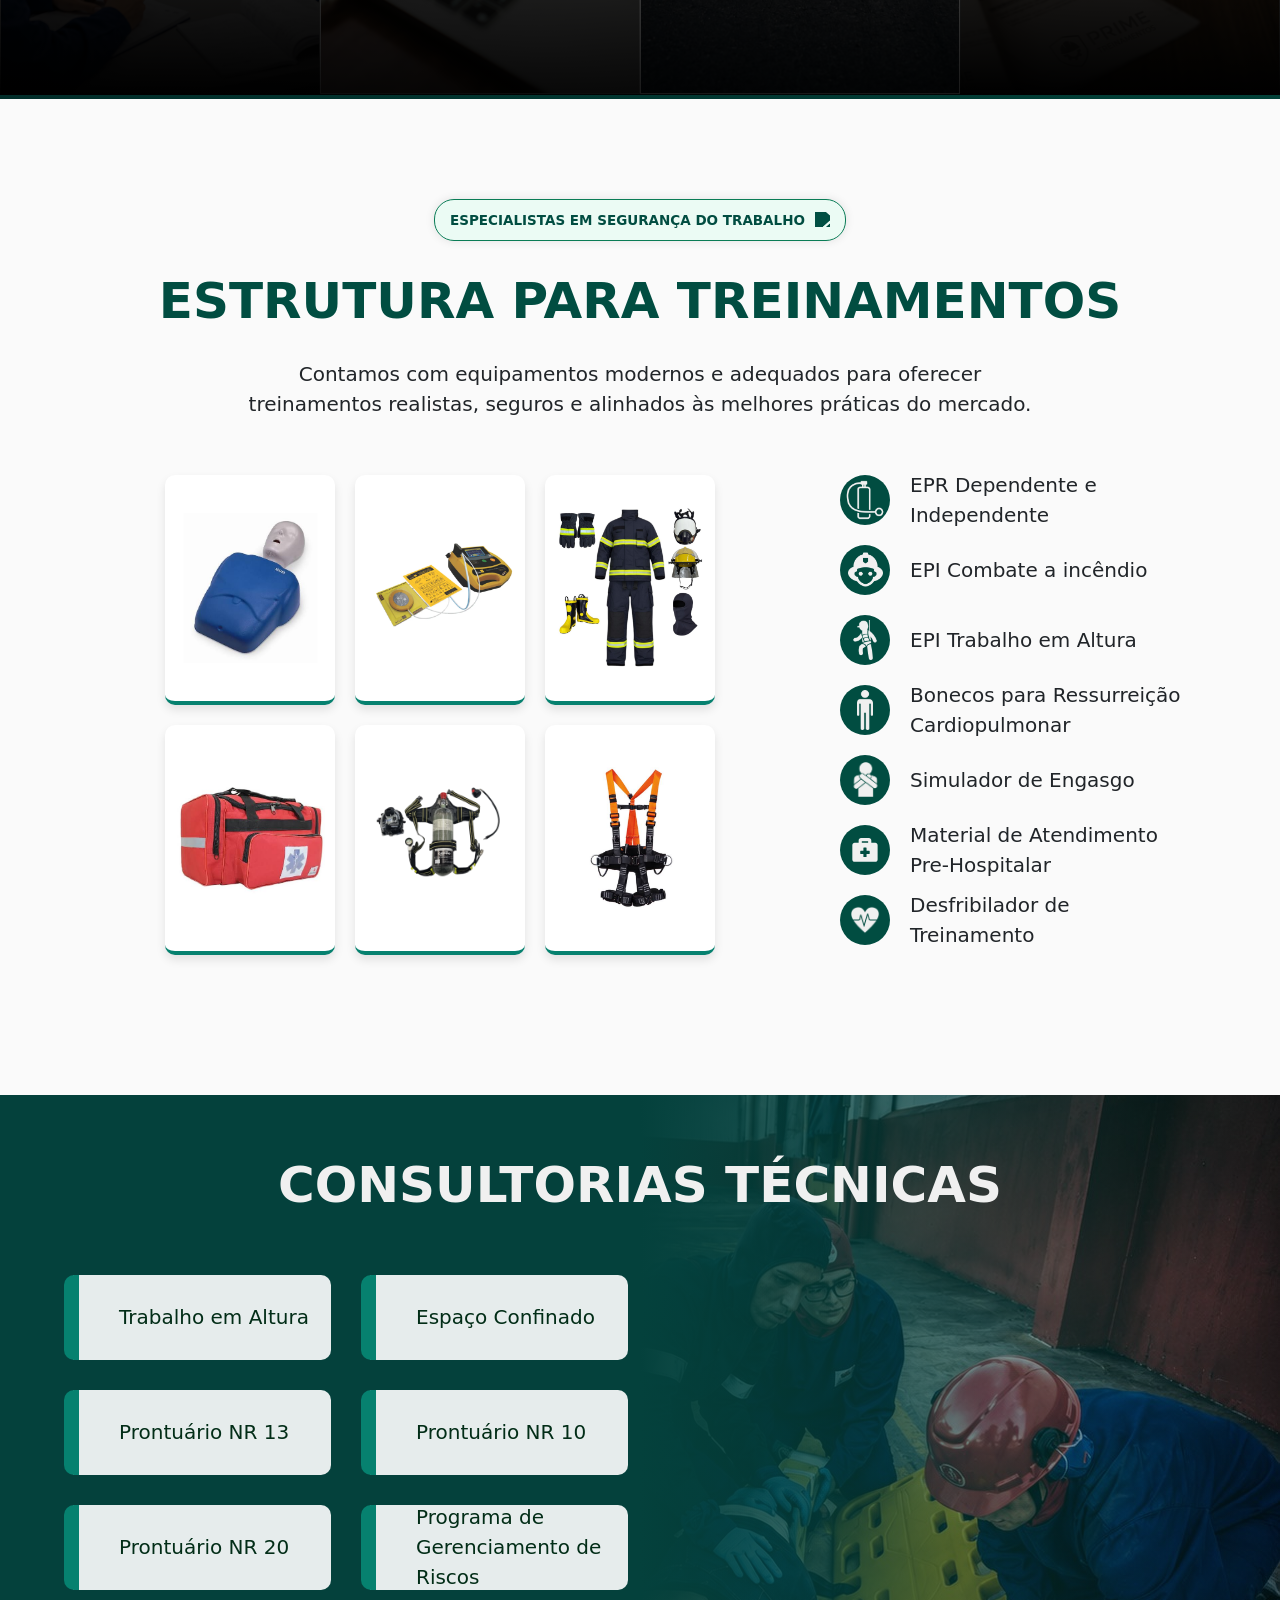
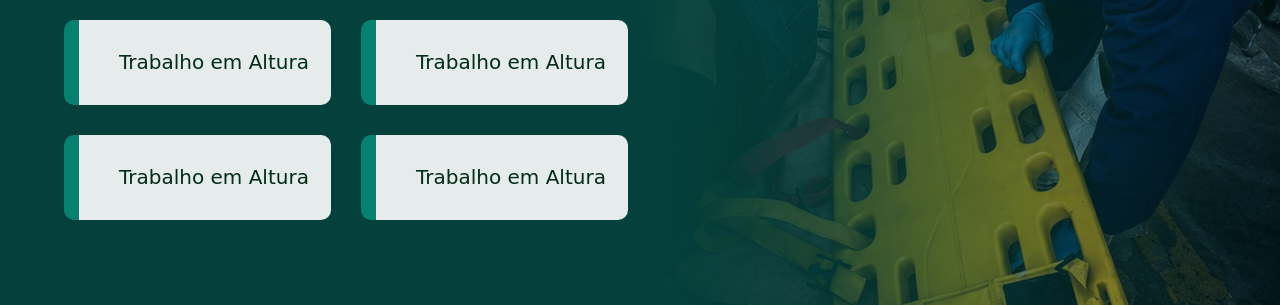
==== commit 633c2021: "Atualizacao" ====
--- a/index.html
+++ b/index.html
@@ -467,7 +467,13 @@
         <!-- SEÇÃO ESTRUTURAS -->
          <section class="estrutura">
             <div class="estrutura-container">
+                <div class="selo">
+                <img src="https://static.thenounproject.com/png/4879405-200.png" width="15px" height="15px"
+                    alt="cadeado">
+                <span>ESPECIALISTAS EM SEGURANÇA DO TRABALHO</span>
+                </div>
                 <h2>ESTRUTURA PARA TREINAMENTOS</h2>
+                <p>Contamos com equipamentos modernos e adequados para oferecer treinamentos realistas, seguros e alinhados às melhores práticas do mercado.</p>
                 <div class="estrutura-content">
                     <div class="estrutura-imgs">
                         <div class="estrutura-img">
@@ -491,31 +497,45 @@
                     </div>
                     <div class="estrutura-text">                       
                             <div class="estrutura-text-item">
-                                <img src="imgs/Estruturas/oxygen_icon-icons.com_59815.webp" width="40px" alt="">
+                                <div class="estrutura-text-img">
+                                    <img src="imgs/Estruturas/oxygen_icon-icons.com_59815.webp" width="40px" alt="">
+                                </div>
                                 <span>EPR Dependente e Independente</span>
                             </div>
                             <div class="estrutura-text-item">
-                                <img src="imgs/Estruturas/EPI-Incendio.png" width="35px" height="35px" alt="" style="margin: 0px 2.5px;">
+                                <div class="estrutura-text-img">
+                                    <img src="imgs/Estruturas/EPI-Incendio.png" width="35px" height="35px" alt="">
+                                </div>   
                                 <span>EPI Combate a incêndio</span>
                             </div>
                             <div class="estrutura-text-item">
-                                <img src="imgs/Estruturas/EPI-altura.png" width="40px" alt="">
+                                <div class="estrutura-text-img">
+                                    <img src="imgs/Estruturas/EPI-altura.png" width="40px" alt="">
+                                </div>    
                                 <span>EPI Trabalho em Altura</span>
                             </div>
                             <div class="estrutura-text-item">
-                                <img src="imgs/Estruturas/Simulador-.webp" width="40px" alt="">
+                                <div class="estrutura-text-img">
+                                    <img src="imgs/Estruturas/Simulador-.webp" width="40px" alt="">
+                                </div> 
                                 <span>Bonecos para Ressurreição Cardiopulmonar</span>
                             </div>
                             <div class="estrutura-text-item">
-                                <img src="imgs/Estruturas/Engasgo.png" width="35px" height="35px" style="margin: 0 2.5px;" alt="">
+                                <div class="estrutura-text-img">
+                                    <img src="imgs/Estruturas/Engasgo.png" width="35px" height="35px" alt="">
+                                </div>
                                 <span>Simulador de Engasgo</span>
                             </div>
                             <div class="estrutura-text-item">
-                                <img src="imgs/icons/treinamentoIcon/fa-solid_briefcase-medical-(Compressify.io).svg" width="40px" alt="">
+                                <div class="estrutura-text-img">
+                                    <img src="imgs/icons/treinamentoIcon/fa-solid_briefcase-medical-(Compressify.io).svg" width="40px" alt="">
+                                </div>
                                 <span>Material de Atendimento Pre-Hospitalar</span>
                             </div>
                             <div class="estrutura-text-item">
-                                <img src="imgs/Estruturas/Cardiaca.png" width="30px" height="30px" alt="" style="margin: 0px 5px;">
+                                <div class="estrutura-text-img">
+                                    <img src="imgs/Estruturas/Cardiaca.png" width="30px" height="30px" alt="">
+                                </div>
                                 <span>Desfribilador de Treinamento</span>
                             </div>
                     </div>
--- a/style.css
+++ b/style.css
@@ -665,6 +665,10 @@
 }
 
 /* SEÇÃO ESTRUTURAS */
+.estrutura {
+    background-color: #FAFAFA;
+    padding: 50px 0;
+}
 .estrutura-container {
     padding: 50px;
     display: flex;
@@ -673,12 +677,20 @@
     justify-content: center;  
 }
 .estrutura-container h2 {
+    margin-top: 30px;
     font-size: 50px;
     font-weight: 700;
-    color: #022D17;
+    color: #014D41;
+}
+.estrutura-container p {
+    max-width: 800px;
+    font-size: 20px;
+    margin-top: 20px;
+    text-align: center;
+
 }
 .estrutura-content {
-    margin-top: 50px;
+    margin: 40px 0;
     display: flex;
     flex-direction: row; 
     align-items: center;
@@ -686,10 +698,9 @@
 }
 .estrutura-imgs {
     width: 30vw;
-    min-width: 500px;
-    max-width: 600px;
+    min-width: 700px;
+    max-width: 900px;
     height: 50vh;
-    margin-right: 50px;
     height: fit-content;
     display: flex;
     flex-direction: row;
@@ -699,9 +710,10 @@
     gap: 20px;
 }
 .estrutura-img {
-    width: 200px;
-    height: 150px;
-    border: 2px solid #014D41;
+    background-color: #fff;
+    width: 170px;
+    height: 230px;
+    border-bottom: 4px solid #06816f;
     border-radius: 10px;
     overflow: hidden;
     display: flex;
@@ -717,7 +729,6 @@
     transform: scale(1.05);
 }
 .estrutura-text {
-    border-left: 10px solid #014D41;
     width: clamp(400px, 30vw, 1000px);
     height: fit-content;
     /* margin-top: 50px; */
@@ -735,12 +746,23 @@
     gap: 20px;
     margin-bottom: 10px;
 }
+.estrutura-text-img {
+    background-color: #014D41;
+    width: 50px;
+    height: 50px;
+    border-radius: 50%;
+    padding: 20px;
+    display: flex;
+    justify-content: center;
+    align-items: center;
+}
 .estrutura-text-item span {
-    font-size: 25px;
+    font-size: 20px;
     line-height: 30px;
 }
-.estrutura-text-item img {
-    filter: brightness(0) saturate(100%) invert(22%) sepia(41%) saturate(1235%) hue-rotate(127deg) brightness(94%) contrast(99%);
+.estrutura-text-img img {
+    /* filter: brightness(0) saturate(100%) invert(22%) sepia(41%) saturate(1235%) hue-rotate(127deg) brightness(94%) contrast(99%); */
+    filter: brightness(0) saturate(100%) invert(100%) sepia(2%) saturate(352%) hue-rotate(261deg) brightness(118%) contrast(88%);
 }
 
 
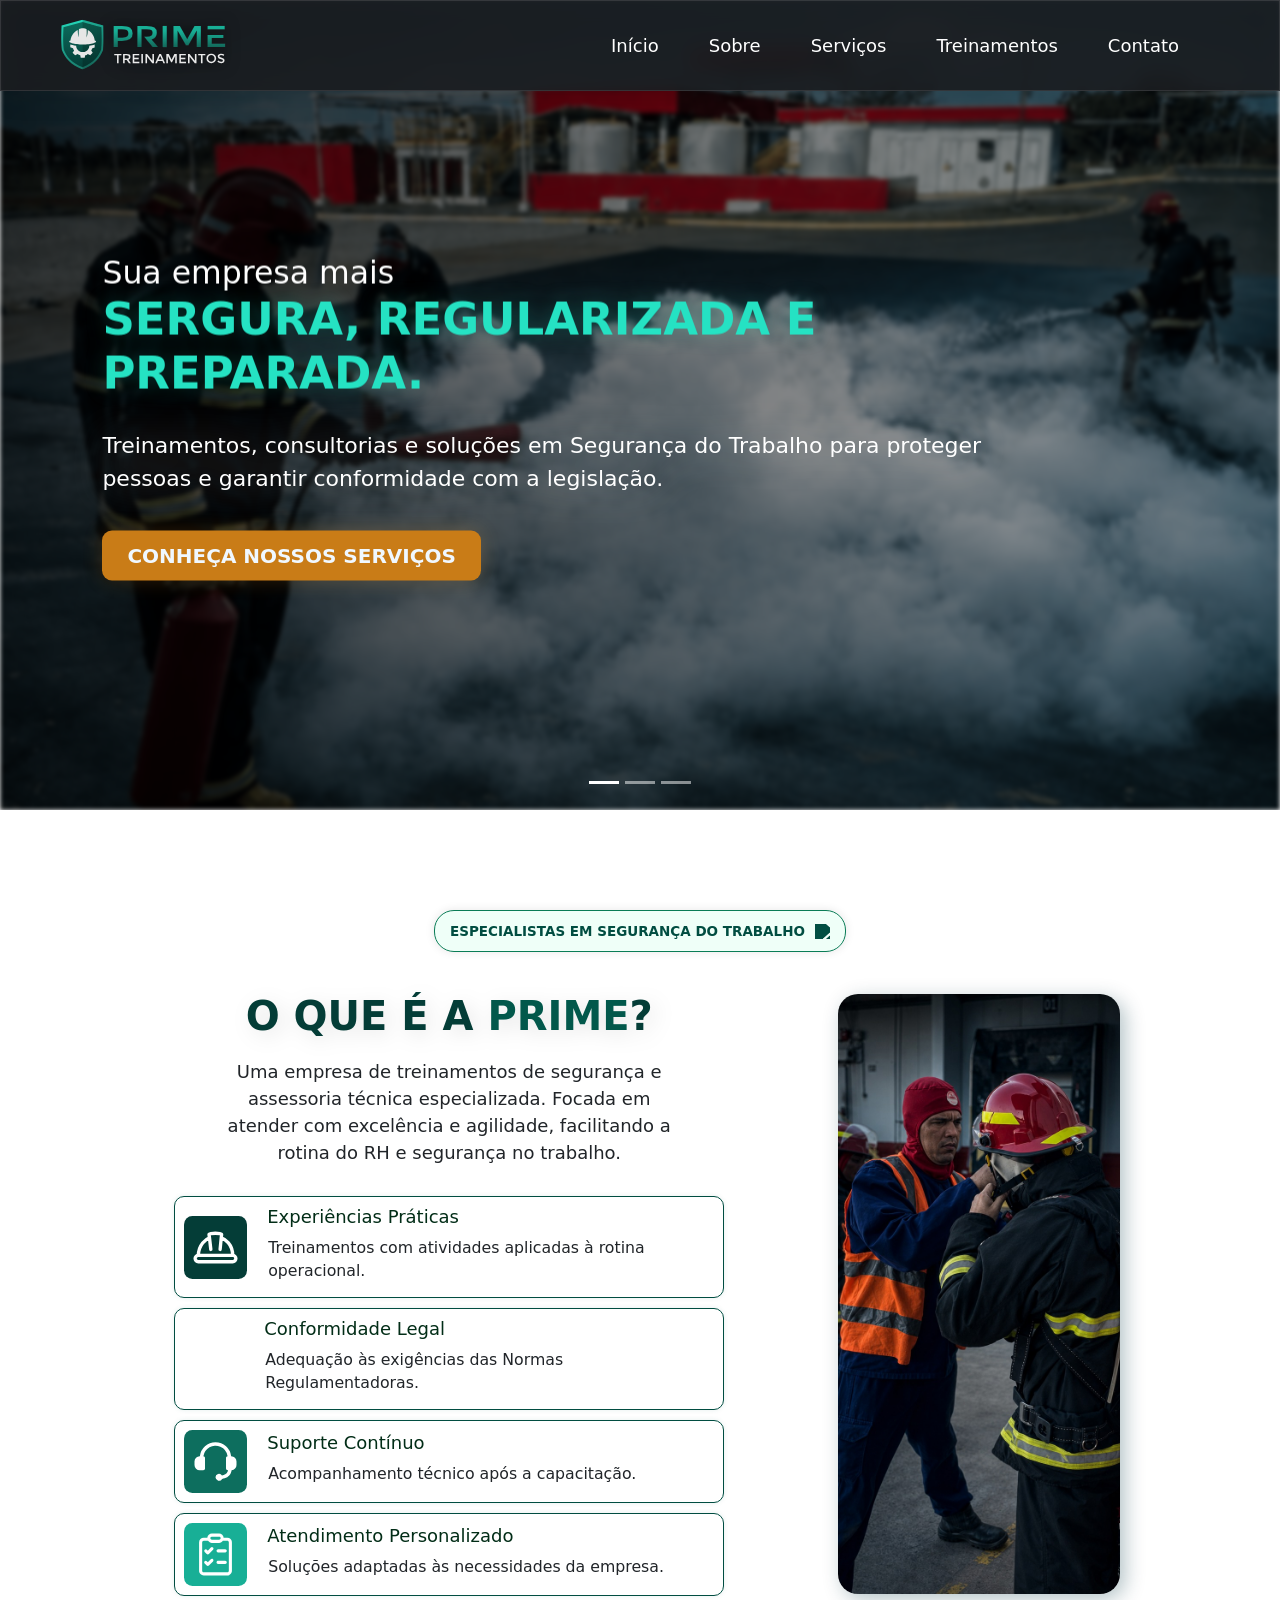
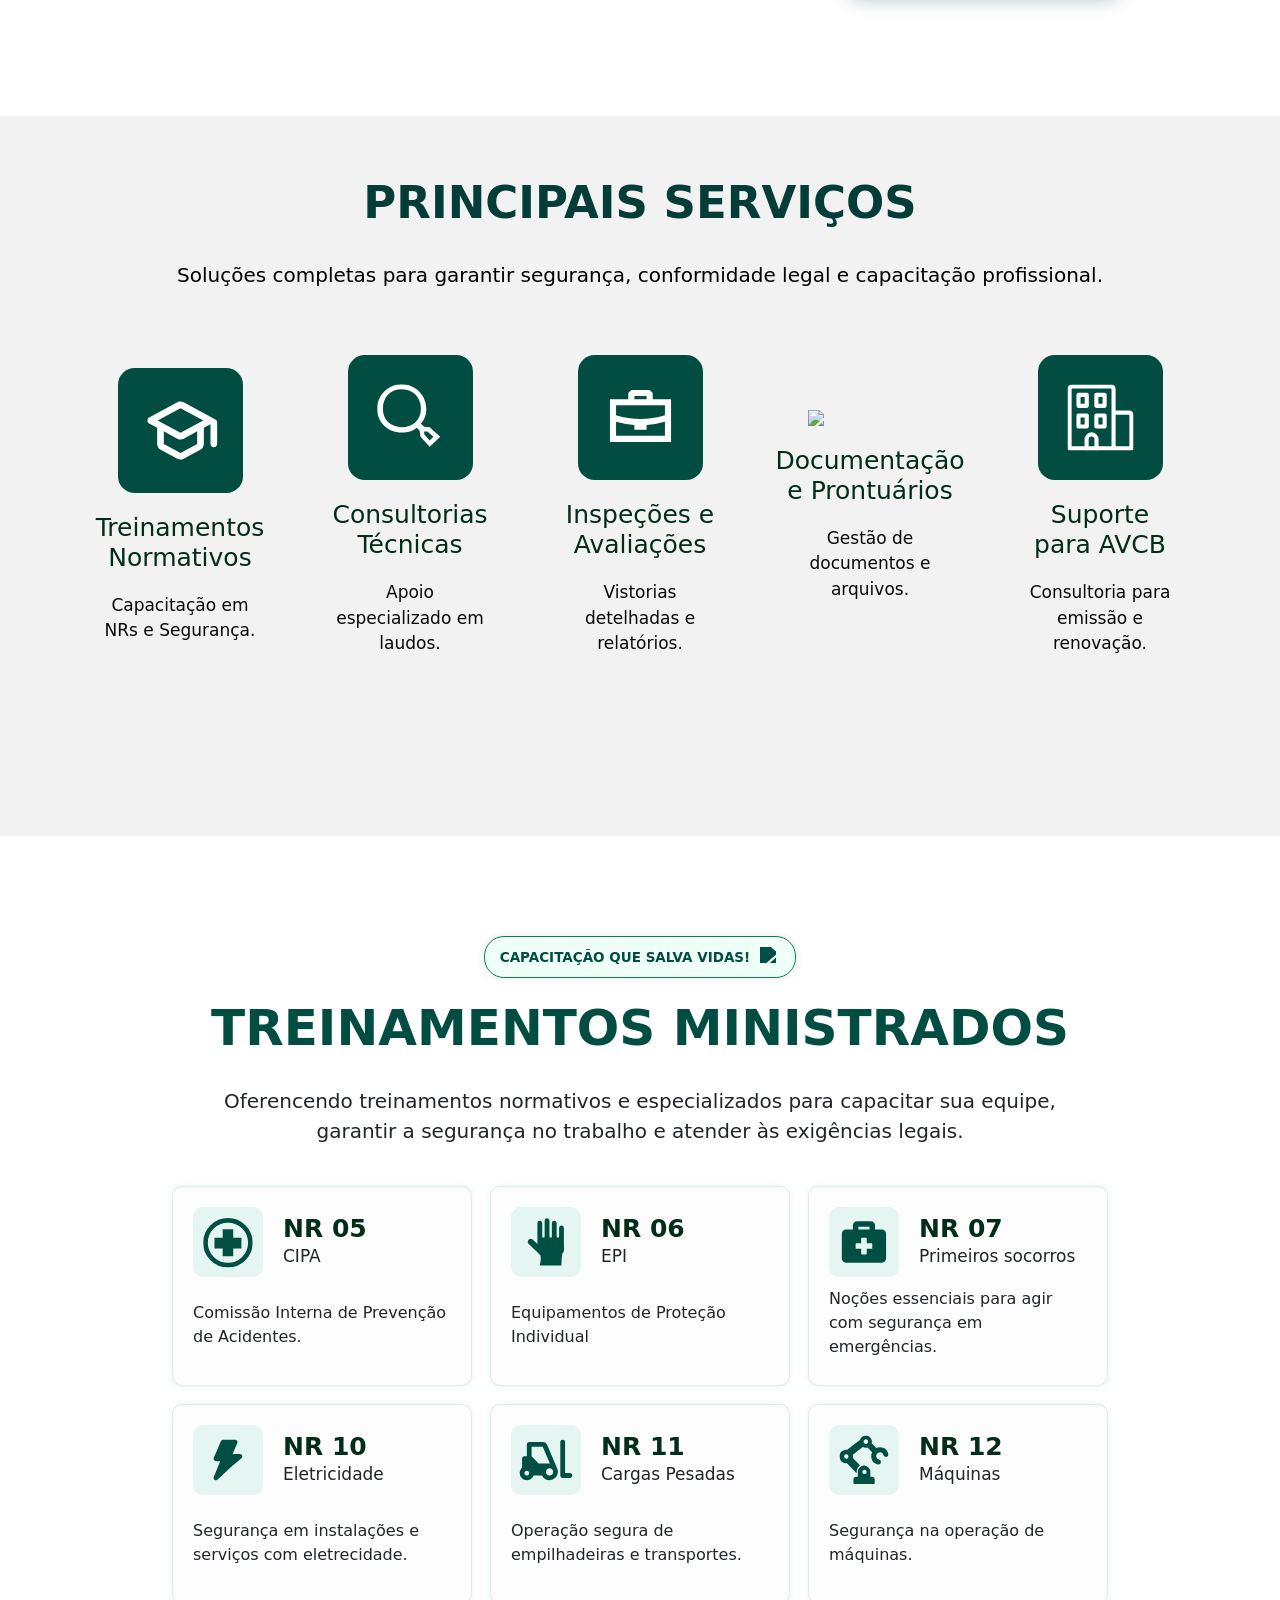
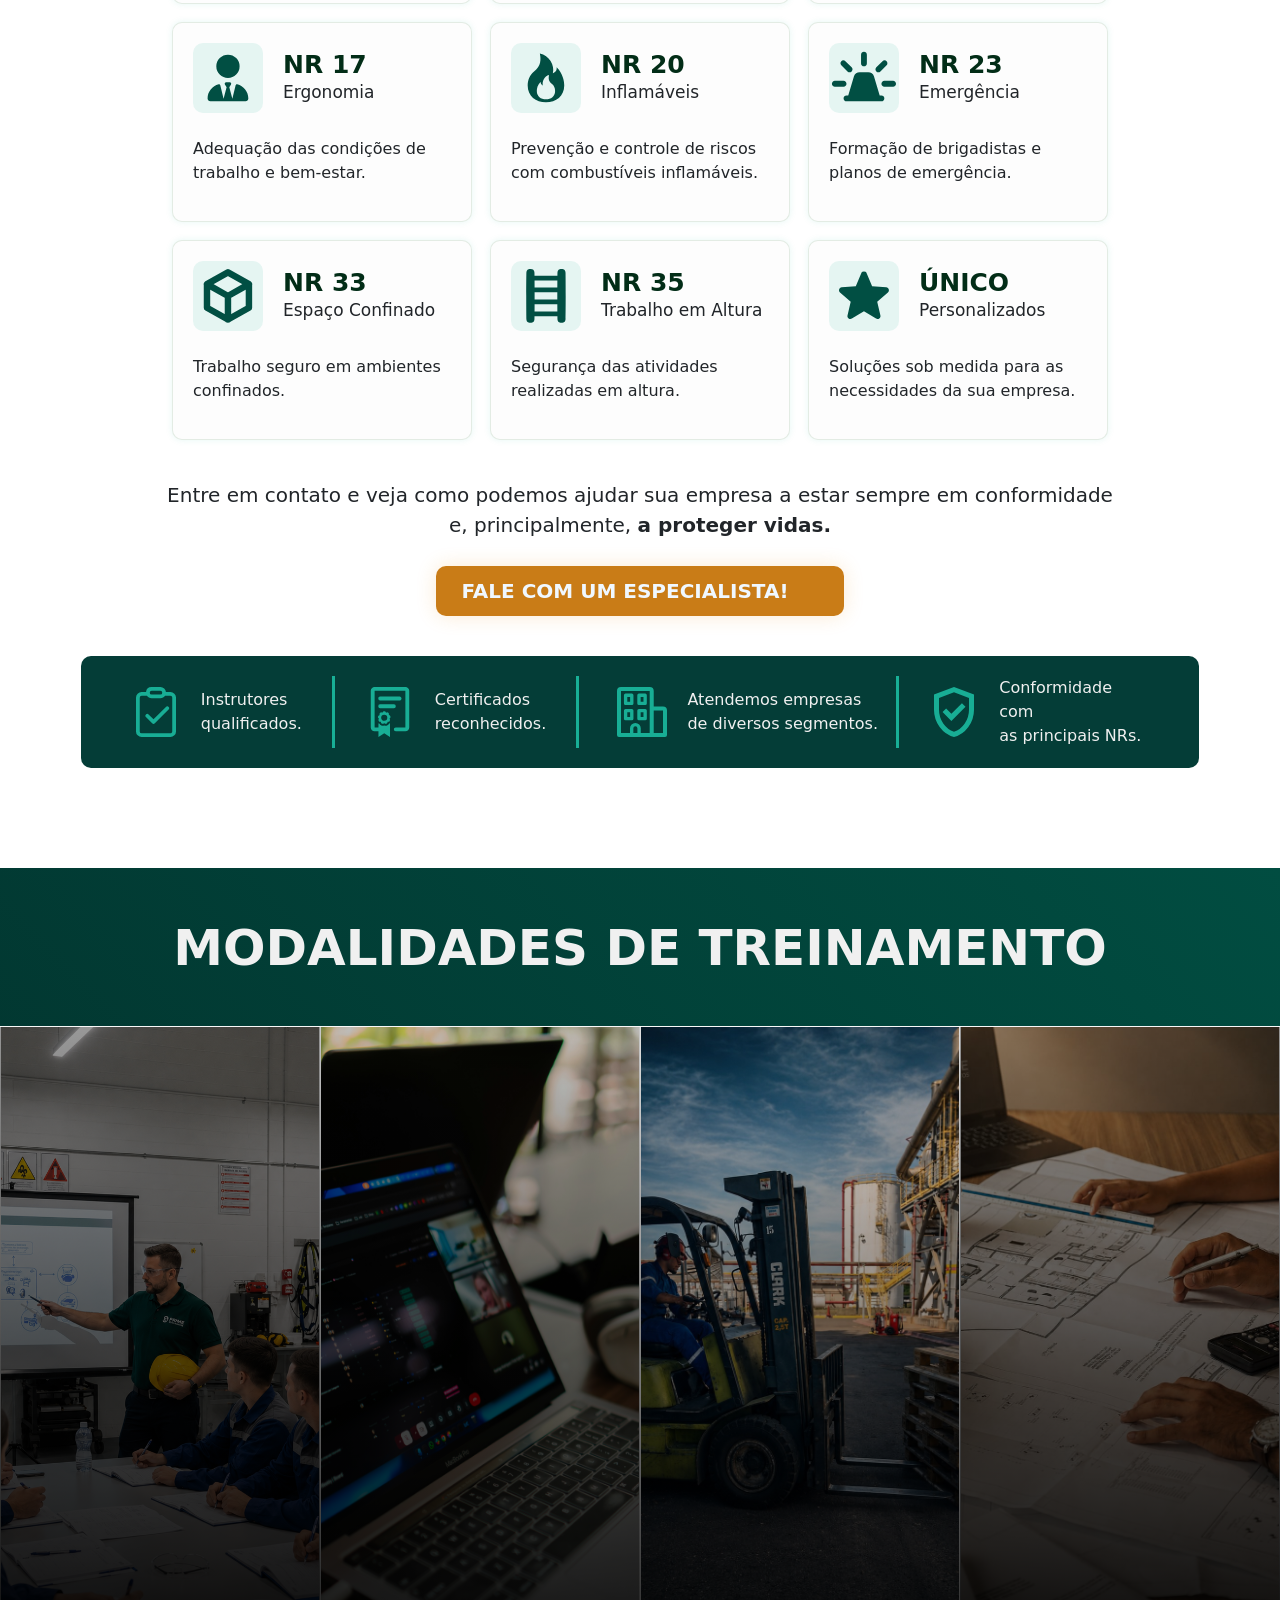
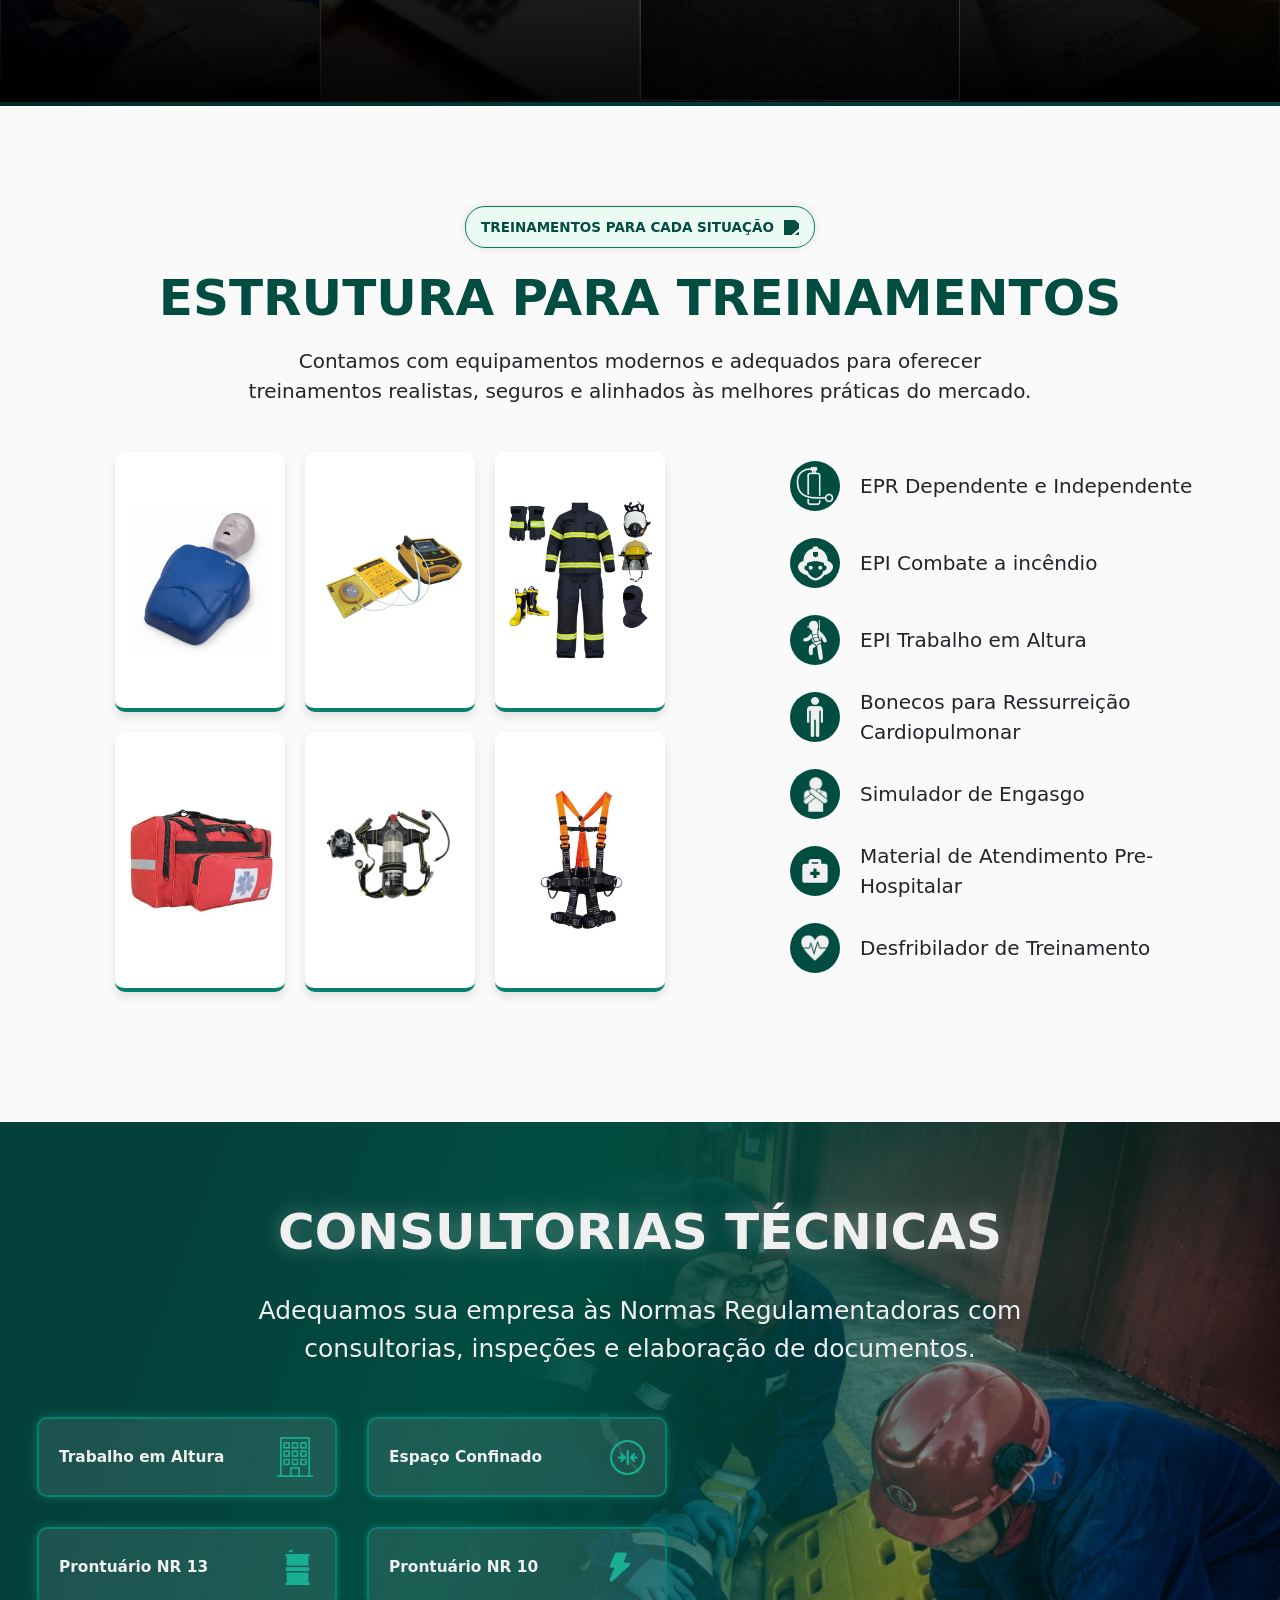
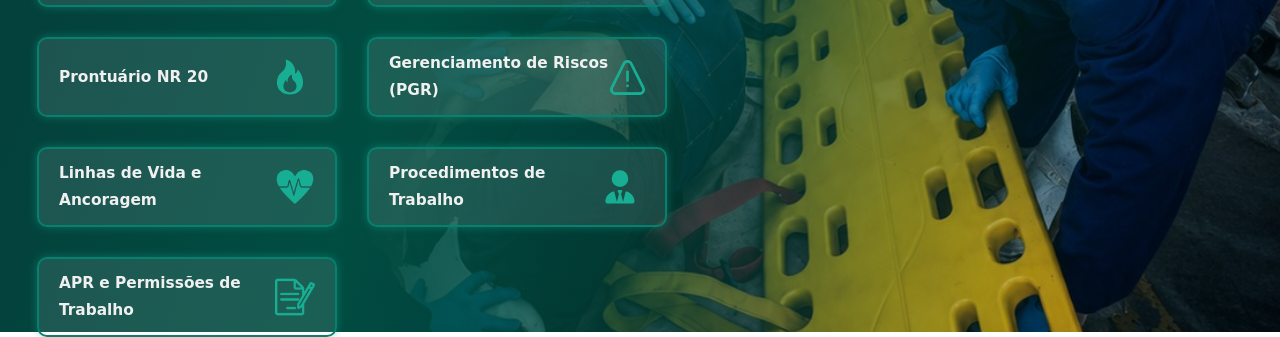
==== commit bf49e060: "atualizacao" ====
--- a/index.html
+++ b/index.html
@@ -43,7 +43,7 @@
                         Treinamentos, consultorias e soluções em Segurança do Trabalho para proteger <br>pessoas e
                         garantir conformidade com a legislação.
                     </p>
-                    <a href="#sobre" class="fade delay14">
+                    <a href="#sobre" class="fade delay14 hero-btn-a">
                         <button type="button" class="hero-btn">
                             CONHEÇA NOSSOS SERVIÇOS
                         </button>
@@ -381,12 +381,14 @@
                         </div>
                     </div>
                     <p class="reveal" style="margin-top: 40px; font-size: 20px; text-align: center;">Entre em contato e veja como podemos ajudar sua empresa a estar sempre em conformidade <br>e, principalmente, <strong>a proteger vidas.</strong></p>
-                    <a href="">
+
+                    <a href="" class="hero-btn-a reveal">
                         <button class="hero-btn reveal" style="margin-top: 10px;">
-                            FALE COM UM ESPECIALISTA! 
-                            <img src="" width="20px" alt="">
+                            <span>FALE COM UM ESPECIALISTA!</span>
+                            <img src="https://pngimg.com/uploads/phone/phone_PNG48996.png" width="20px" alt="">
                         </button>
                     </a>
+
                     <div class="treinamentos-certificados reveal">
                         <div class="treinamentos-certificados-content">
                             <div class="treinamentos-certificados-card" style="border-right: 3px solid #18af96;">
@@ -468,9 +470,8 @@
          <section class="estrutura">
             <div class="estrutura-container">
                 <div class="selo">
-                <img src="https://static.thenounproject.com/png/4879405-200.png" width="15px" height="15px"
-                    alt="cadeado">
-                <span>ESPECIALISTAS EM SEGURANÇA DO TRABALHO</span>
+                <img src="https://static.thenounproject.com/png/4879405-200.png" width="15px" height="15px" alt="cadeado">
+                <span>TREINAMENTOS PARA CADA SITUAÇÃO</span>
                 </div>
                 <h2>ESTRUTURA PARA TREINAMENTOS</h2>
                 <p>Contamos com equipamentos modernos e adequados para oferecer treinamentos realistas, seguros e alinhados às melhores práticas do mercado.</p>
@@ -547,59 +548,65 @@
         <section class="consultorias">
             <div class="consultorias-container">
                 <h2>CONSULTORIAS TÉCNICAS</h2>
+                <p>Adequamos sua empresa às Normas Regulamentadoras com consultorias, inspeções e elaboração de documentos.</p>
                 <div class="consultorias-content">
                     <div class="consultorias-cards">
                         <div class="consultorias-card">
                             <div class="consultorias-card-text">
                                 <span>Trabalho em Altura</span>
                             </div>
+                            <img src="imgs/Consultorias/Predio-icon.png" width="40px" alt="">
                         </div>
                         <div class="consultorias-card">
                             <div class="consultorias-card-text">
                                 <span>Espaço Confinado</span>
                             </div>
+                            <img src="imgs/Consultorias/confinado-icon.png" width="35px" alt="">
                         </div>
                         <div class="consultorias-card">
                             <div class="consultorias-card-text">
                                 <span>Prontuário NR 13</span>
                             </div>
+                            <img src="imgs/Consultorias/tanque-icon.png" width="35px" alt="">
                         </div>
                         <div class="consultorias-card">
                             <div class="consultorias-card-text">
                                 <span>Prontuário NR 10</span>
                             </div>
+                            <img src="imgs/icons/treinamentoIcon/pepicons-pop_electricity-(Compressify.io).svg" width="50px" alt="">
                         </div>
                         <div class="consultorias-card">
                             <div class="consultorias-card-text">
                                 <span>Prontuário NR 20</span>
                             </div>
-                        </div>
-                        <div class="consultorias-card">
-                            <div class="consultorias-card-text">
-                                <span>Programa de Gerenciamento de Riscos</span>
-                            </div>
-                        </div>
-                        <div class="consultorias-card">
-                            <div class="consultorias-card-text">
-                                <span>Trabalho em Altura</span>
-                            </div>
-                        </div>
-                        <div class="consultorias-card">
-                            <div class="consultorias-card-text">
-                                <span>Trabalho em Altura</span>
-                            </div>
-                        </div>
-                        <div class="consultorias-card">
-                            <div class="consultorias-card-text">
-                                <span>Trabalho em Altura</span>
-                            </div>
-                        </div>
-                        <div class="consultorias-card">
-                            <div class="consultorias-card-text">
-                                <span>Trabalho em Altura</span>
-                            </div>
-                        </div>
-                    </div>
+                            <img src="imgs/icons/treinamentoIcon/bi_fire-(Compressify.io).svg" width="50px" alt="">
+                        </div>
+                        <div class="consultorias-card">
+                            <div class="consultorias-card-text">
+                                <span>Gerenciamento de Riscos (PGR)</span>        
+                            </div>
+                            <img src="imgs/Consultorias/risco-icon.png" width="35px" alt="">
+                        </div>
+                        <div class="consultorias-card">
+                            <div class="consultorias-card-text">
+                                <span>Linhas de Vida e Ancoragem</span>
+                            </div>
+                            <img src="imgs/Estruturas/Cardiaca.png" width="40px" alt="">
+                        </div>
+                        <div class="consultorias-card">
+                            <div class="consultorias-card-text">
+                                <span>Procedimentos de Trabalho</span>
+                            </div>
+                            <img src="/imgs/icons/treinamentoIcon/fa6-solid_user-tie-(Compressify.io).svg" width="50px" alt="">
+                        </div>
+                        <div class="consultorias-card">
+                            <div class="consultorias-card-text">
+                                <span>APR e Permissões de Trabalho</span>
+                            </div>
+                            <img src="imgs/Consultorias/Doc-icon.png" width="40px" alt="">
+                        </div>
+                    </div>
+                    
                 </div>
             </div>
         </section>
--- a/style.css
+++ b/style.css
@@ -233,23 +233,36 @@
 .hero-content img {
     width: clamp(500px, 50vw, 700px);
 }
+.hero-btn-a {
+    text-decoration: none;
+}
 .hero-btn {
     background-color: #C97C17;
-    padding: 10px 35px;
+    padding: 10px 25px;
     border-radius: 10px;
     border: 0px solid transparent;
     color: aliceblue;
-    font-size: clamp(15px, 1vw, 25px);
+    font-size: clamp(20px, 1vw, 25px);
     transition: all ease 0.3s;
-    font-weight: 500;
+    font-weight: 600;
     box-shadow: 0px 0px 20px rgba(235, 152, 35, 0.2);
     transition: all ease 0.3s;
+    display: flex;
+    justify-content: center;
+    align-items: center;
+    gap: 10px;
+}
+.hero-btn span {
+    text-decoration: none;
 }
 .hero-btn:hover {
     transform: scale(1.05);
     background-color: #df8c20;
     color: #fff;
     box-shadow: 0px 0px 20px rgba(255, 255, 255, 0.2);
+}
+.hero-btn img {
+    filter: brightness(0) saturate(100%) invert(100%) sepia(2%) saturate(352%) hue-rotate(261deg) brightness(118%) contrast(88%);
 }
 
 /* SEÇÃO SOBRE  */
@@ -513,7 +526,7 @@
     width: 300px;
     height: 200px;
     padding: 20px;
-    transition: all 0.4s ease;
+    transition: all 0.3s ease;
 }
 .treinamentos-card:hover {
     border: 1px solid #06816f;
@@ -677,7 +690,7 @@
     justify-content: center;  
 }
 .estrutura-container h2 {
-    margin-top: 30px;
+    margin-top: 20px;
     font-size: 50px;
     font-weight: 700;
     color: #014D41;
@@ -685,12 +698,12 @@
 .estrutura-container p {
     max-width: 800px;
     font-size: 20px;
-    margin-top: 20px;
+    margin-top: 10px;
     text-align: center;
 
 }
 .estrutura-content {
-    margin: 40px 0;
+    margin: 30px 0;
     display: flex;
     flex-direction: row; 
     align-items: center;
@@ -699,8 +712,8 @@
 .estrutura-imgs {
     width: 30vw;
     min-width: 700px;
-    max-width: 900px;
-    height: 50vh;
+    max-width: 800px;
+    /* height: 50vh; */
     height: fit-content;
     display: flex;
     flex-direction: row;
@@ -711,8 +724,8 @@
 }
 .estrutura-img {
     background-color: #fff;
-    width: 170px;
-    height: 230px;
+    width: clamp(170px, 10vw, 200px);
+    height: clamp(230px, 30vh, 260px);
     border-bottom: 4px solid #06816f;
     border-radius: 10px;
     overflow: hidden;
@@ -722,19 +735,19 @@
     box-shadow: 0 5px 10px rgba(0, 0, 0, 0.1);
 }
 .estrutura-img img {
-    width: 150px;
+    width: clamp(150px, 10vw, 200px);
     transition: all 0.3s ease;
 }
 .estrutura-img:hover img {
     transform: scale(1.05);
 }
 .estrutura-text {
-    width: clamp(400px, 30vw, 1000px);
+    width: clamp(500px, 30vw, 1000px);
     height: fit-content;
     /* margin-top: 50px; */
     display: flex;
     flex-direction: column;
-    gap: 20px;
+    gap: clamp(20px, 3vh, 30px);
 }
 .estrutura-text-item {
     padding-left: 50px;
@@ -748,8 +761,8 @@
 }
 .estrutura-text-img {
     background-color: #014D41;
-    width: 50px;
-    height: 50px;
+    width: clamp(50px, 3vw, 60px);
+    height: clamp(50px, 3vw, 60px);
     border-radius: 50%;
     padding: 20px;
     display: flex;
@@ -757,7 +770,7 @@
     align-items: center;
 }
 .estrutura-text-item span {
-    font-size: 20px;
+    font-size: clamp(20px, 1.2vw, 25px);
     line-height: 30px;
 }
 .estrutura-text-img img {
@@ -770,11 +783,21 @@
 .consultorias {
     width: 100%;
     height: 90vh;
-    background-image: linear-gradient(to right, rgb(4, 65, 60), rgb(4, 65, 60), rgba(4, 65, 60, 0.2)), url("imgs/Foto\ \(3\).jpeg");
+    min-height: 800px;
+    background-image: 
+    linear-gradient(110deg, 
+    rgb(4, 65, 60), 
+    rgba(4, 65, 60, 1), 
+    rgba(1, 77, 65, 1), 
+    rgba(1, 77, 65, 0.6), 
+    rgba(1, 77, 65, 0.1), 
+    rgba(1, 77, 65, 0)), 
+    url("imgs/Foto\ \(3\).jpeg") ;
     object-fit: cover !important; 
     position: relative;
     background-position: right;
     background-repeat: no-repeat;
+    background-size: auto 200%;
 }
 .consultorias-container {
     display: flex;
@@ -784,39 +807,51 @@
     color: #f0f0f0;
 }
 .consultorias-container h2 {
-    margin: 60px 0px;
+    margin-top: 80px;
+    margin-bottom: 30px;
     font-size: 50px;
     font-weight: 700;
-}
-.consultorias-content {
-    max-width: 1280px;
-    display: flex;
-    flex-direction: row;
-    margin-right: 40vw;
+    filter: drop-shadow(0px 0px 10px rgba(255,255,255, 0.3));
+}
+.consultorias-container p {
+    font-size: 25px;
+    width: 850px;
+    margin-bottom: 50px;
+    text-align: center;
 }
 .consultorias-cards {
-    color: #022D17;
-    display: flex;
-    flex-direction: row;
-    flex-wrap: wrap;
-    max-width: 50vw;
+    margin-right: 45vw;
+    display: grid;
+    grid-template-columns: repeat(2,1fr);
     gap: 30px;
 }
 .consultorias-card {
-    padding: 20px;
-    background-color: rgba(255,255,255, 0.9);
+    display: flex;
+    flex-direction: row;
+    justify-content: left;
+    align-items: center;
+    width: clamp(300px, 20vw, 400px);
+    height: 80px;
+    padding: 10px 20px;
     border-radius: 10px;
-    border-left: 15px solid #06816f;
+    border: 2px solid #06816f;
+    background-color: rgba(255,255,255, 0.1);
+    /* color: #022D17; */
+    box-shadow: 0 0 10px rgba(24, 175, 150, 0.4);
+
+    /* transition: all 0.3s ease; */
+}
+.consultorias-card:hover {
+    background-color: rgba(255,255,255, 0.2);
+    box-shadow: 0 0 10px rgba(24, 175, 150, 0.6);
 }
 .consultorias-card-text {
-    margin-left: 20px;
-    width: 15vw;
-    height: 5vh;
-    display: flex;
-    justify-content: left;
-    align-items: center;
-}
-.consultorias-card-text span {
-    font-size: clamp(20px, 1.2vw, 30px);
-    line-height: 30px;
+    width: 250px;
+    font-size: clamp(15px, 1.2vw, 25px);
+    font-weight: 600;
+    line-height: 3vh;
+}
+.consultorias-card img {
+    filter: brightness(0) saturate(100%) invert(52%) sepia(43%) saturate(2995%) hue-rotate(134deg) brightness(95%) contrast(81%);
+    /* filter: brightness(0) saturate(100%) invert(100%) sepia(0%) saturate(175%) hue-rotate(239deg) brightness(111%) contrast(95%); */
 }
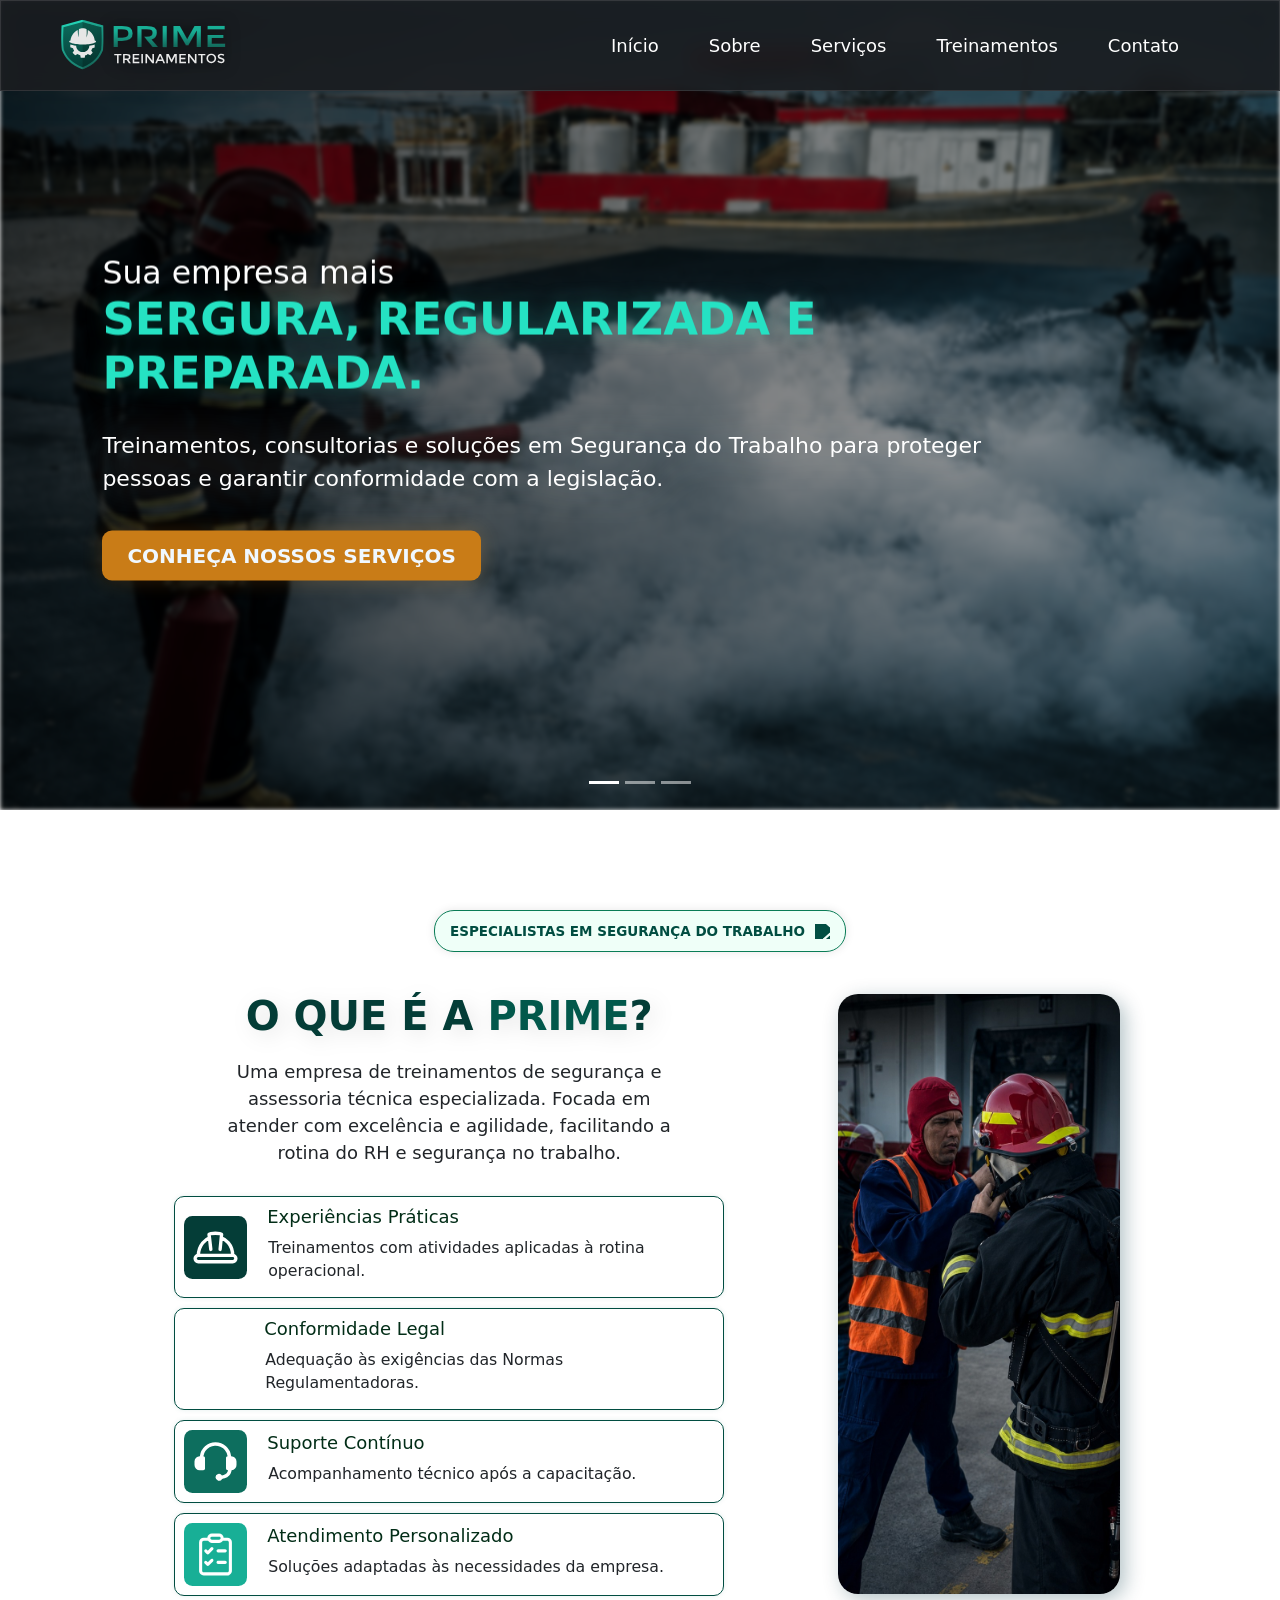
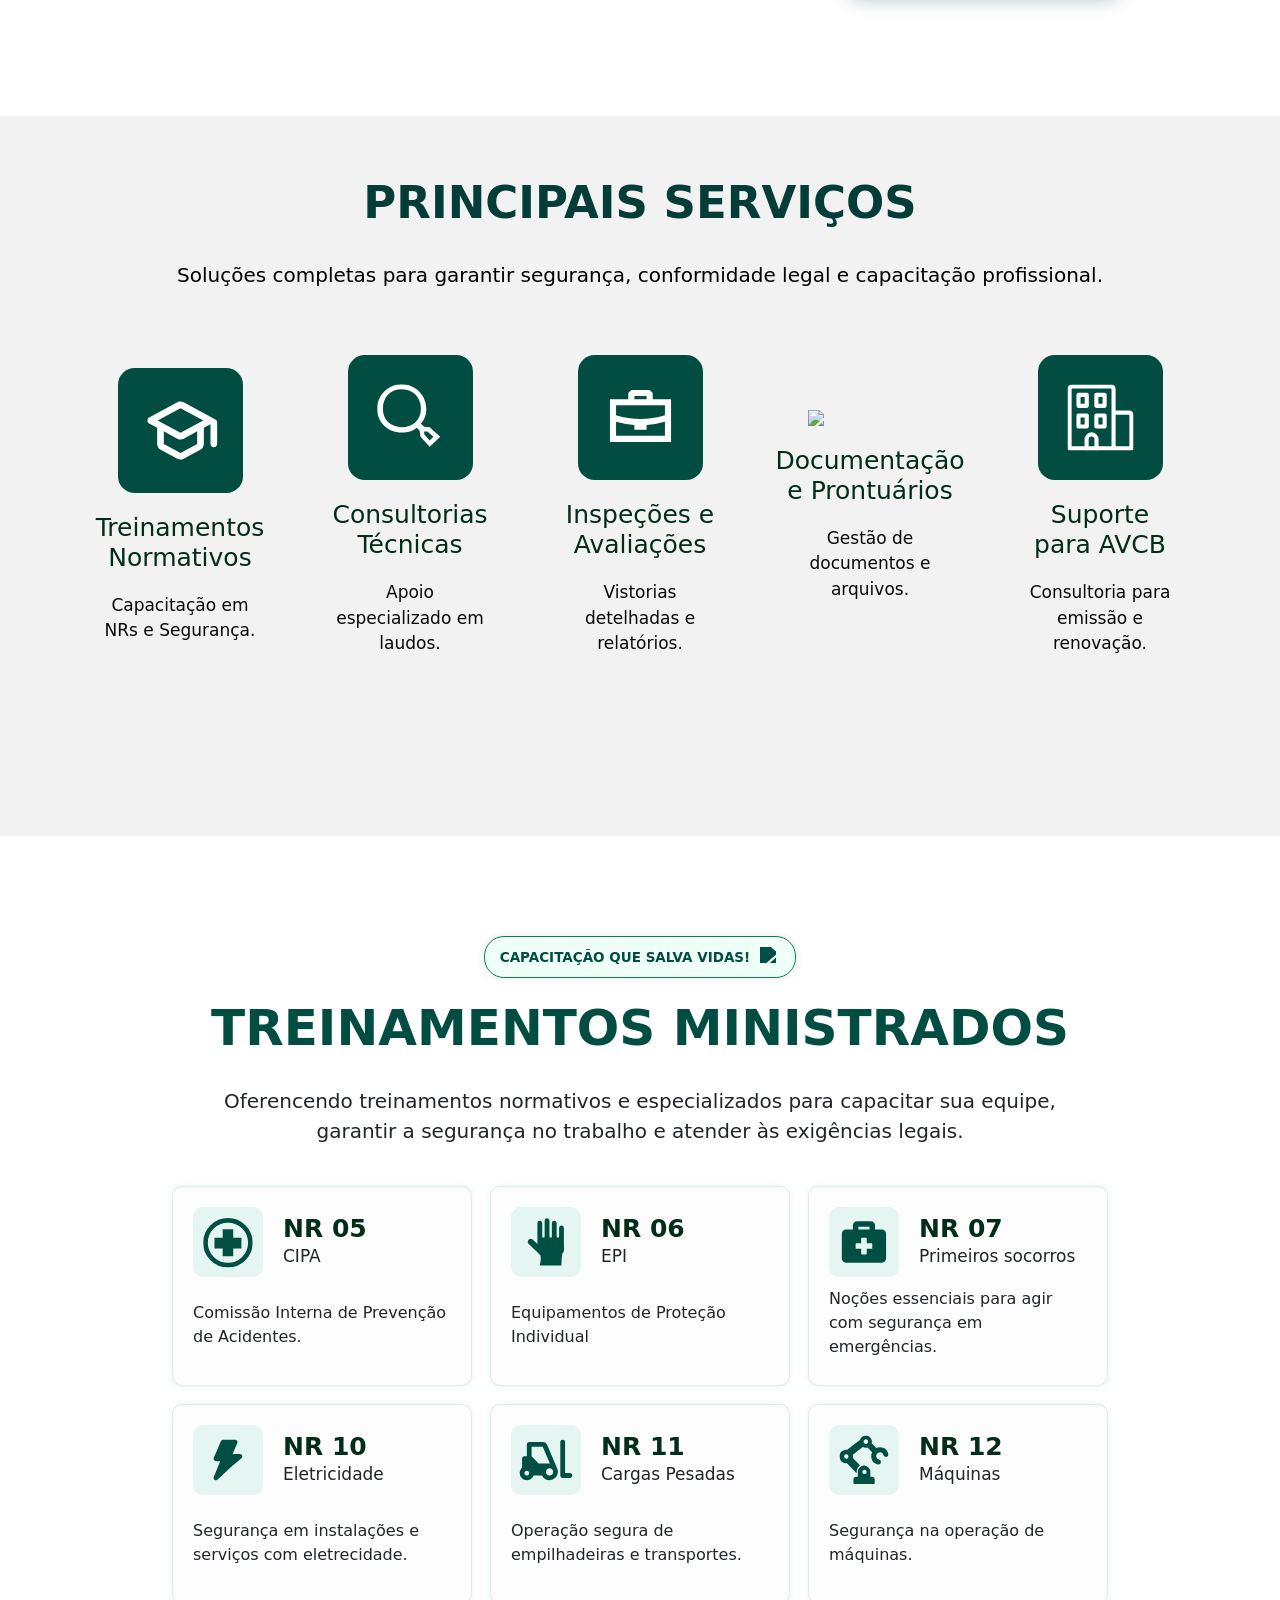
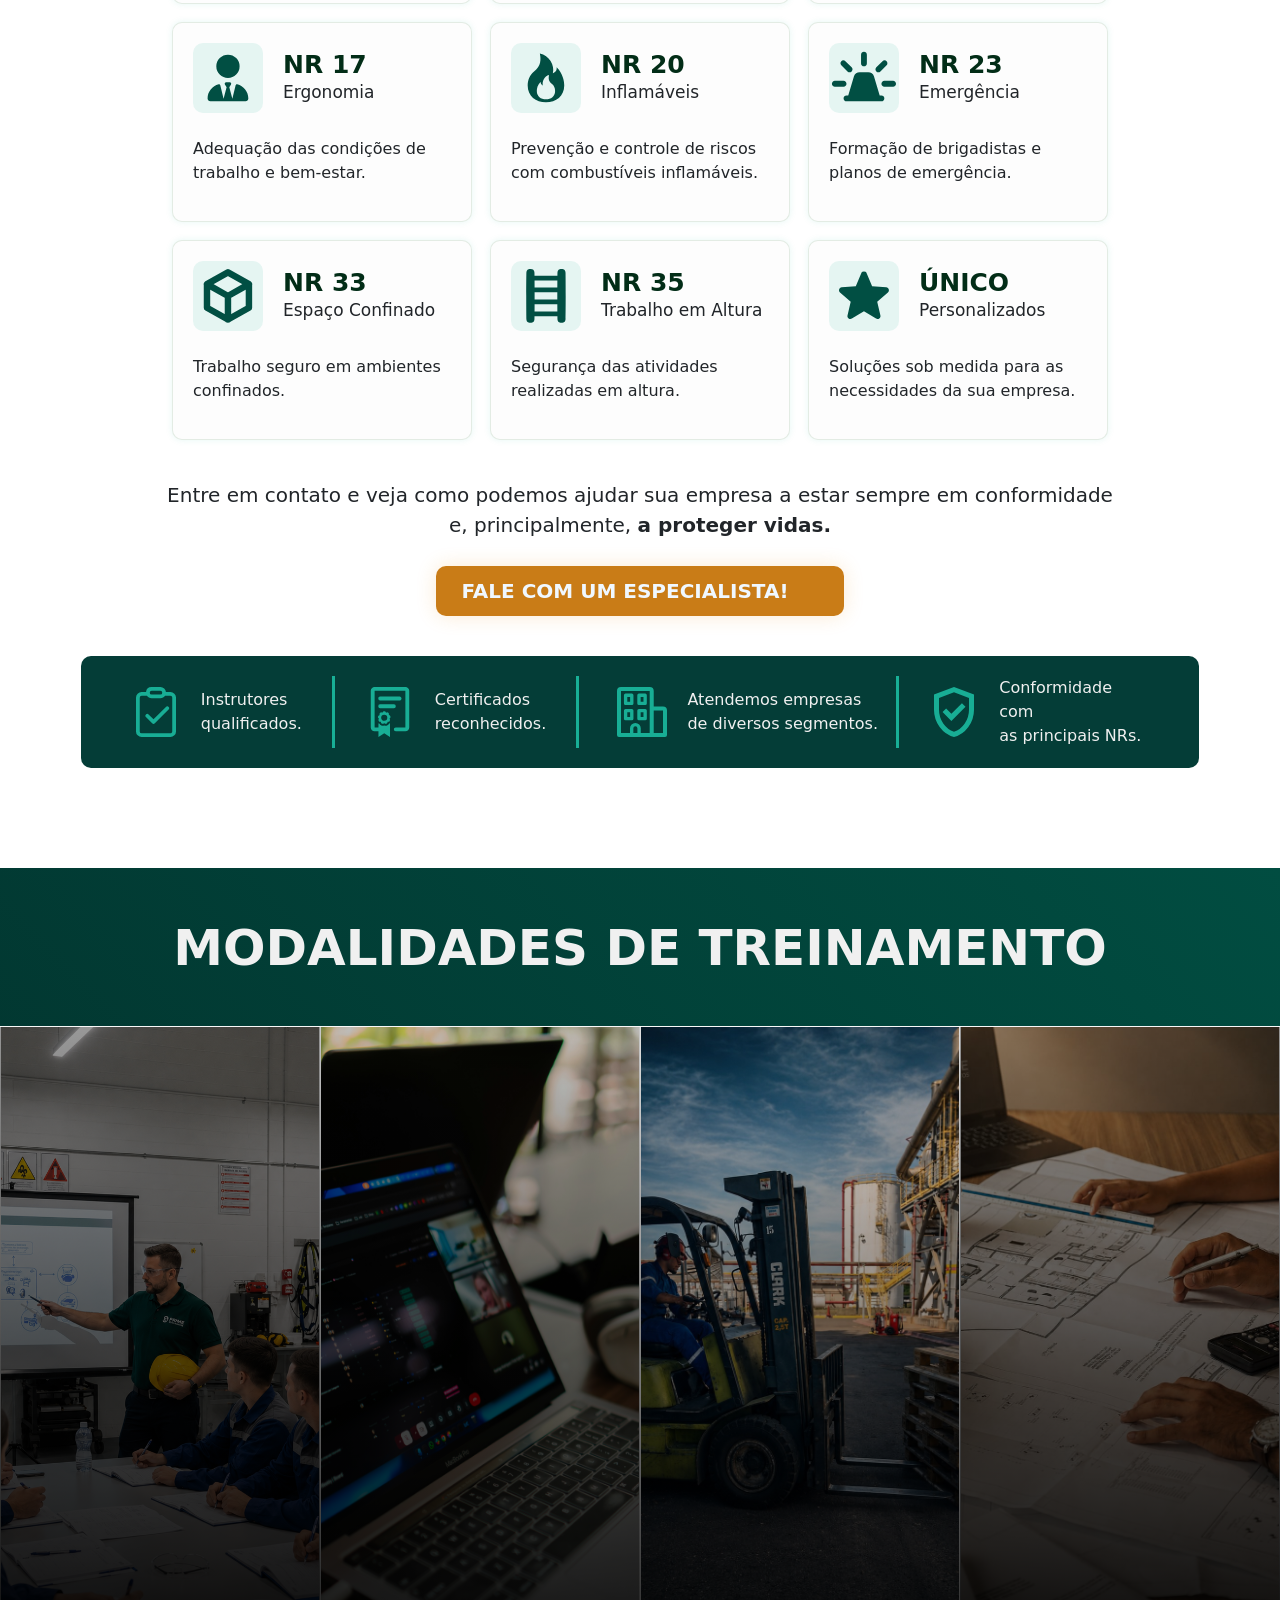
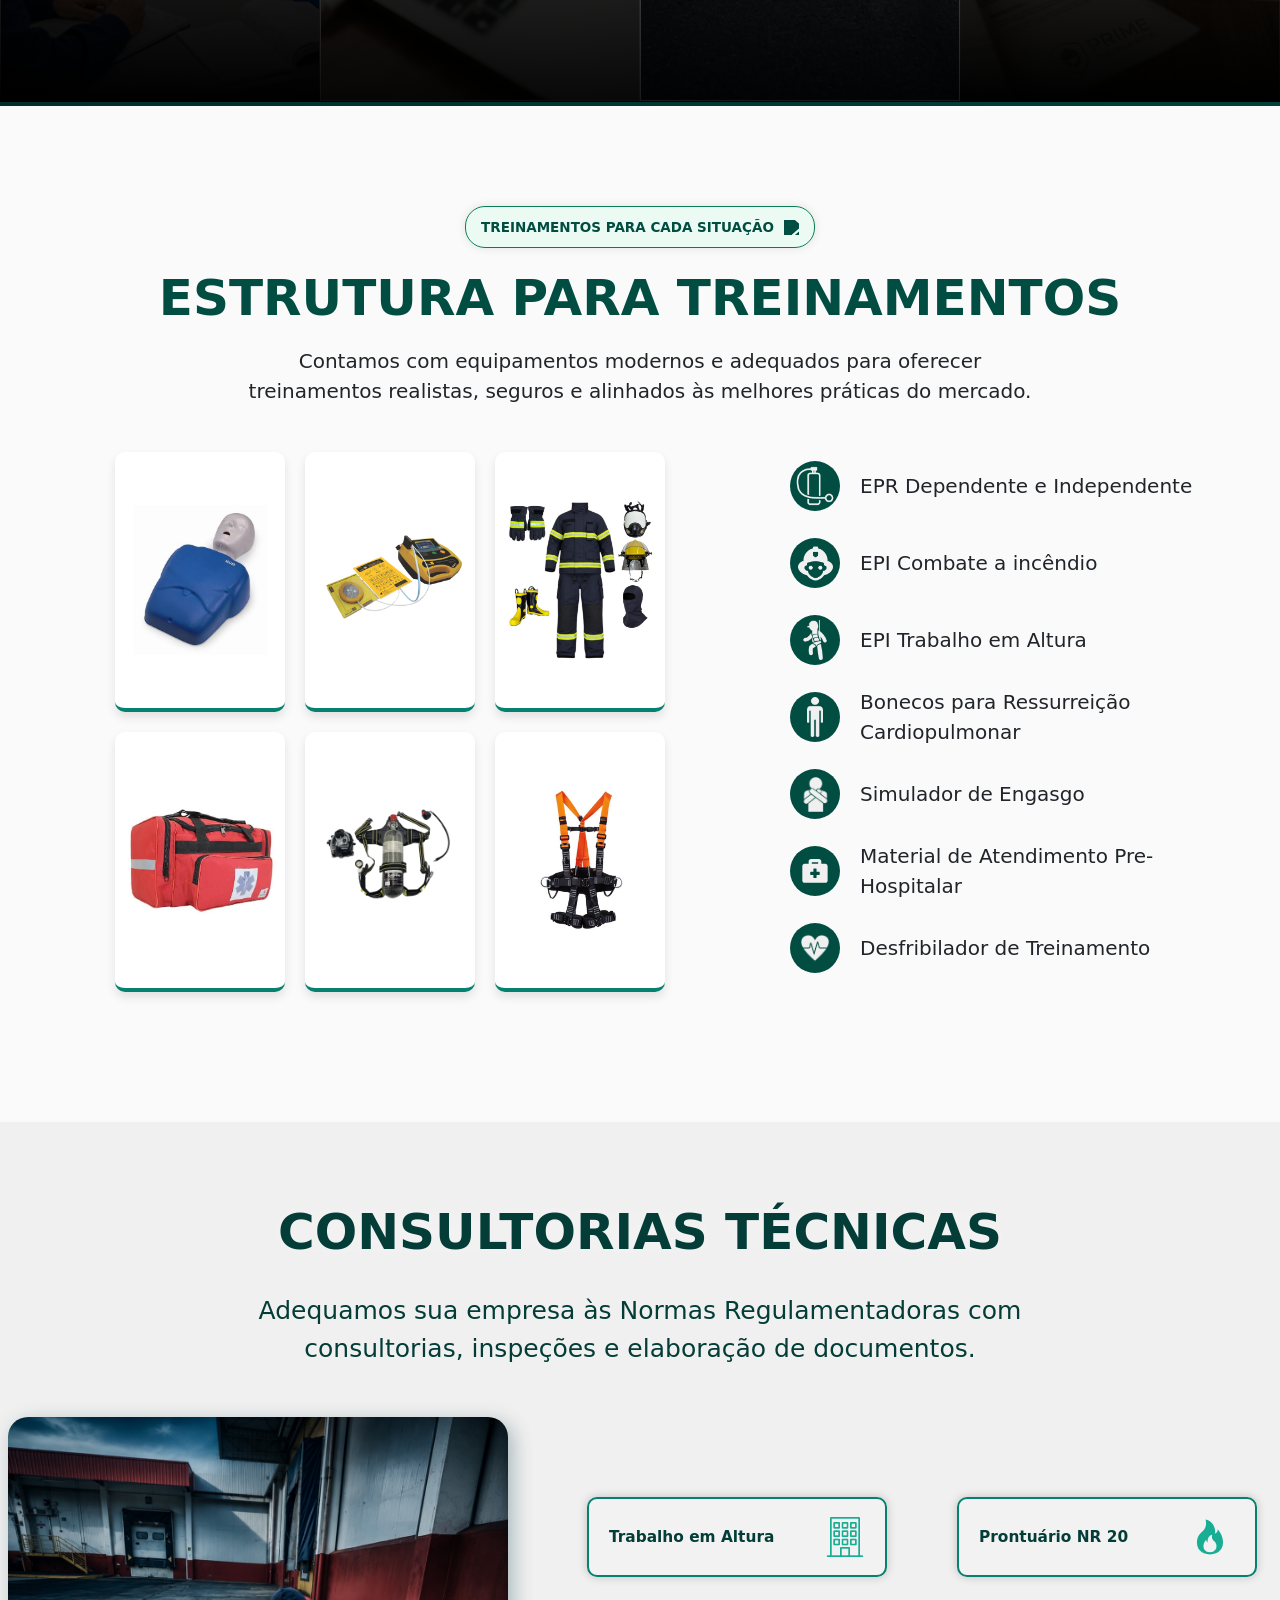
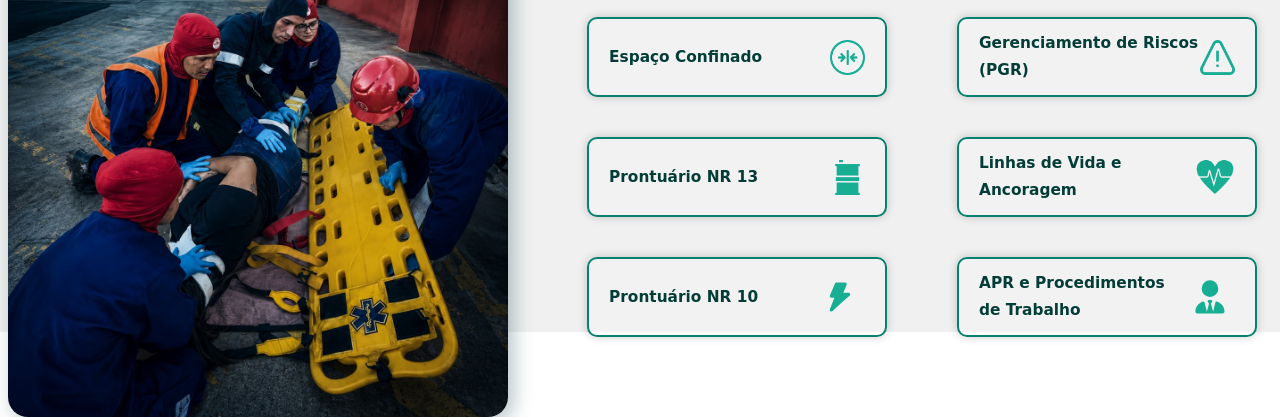
==== commit 137ce4b9: "atualizacao" ====
--- a/index.html
+++ b/index.html
@@ -595,18 +595,14 @@
                         </div>
                         <div class="consultorias-card">
                             <div class="consultorias-card-text">
-                                <span>Procedimentos de Trabalho</span>
+                                <span>APR e Procedimentos de Trabalho</span>
                             </div>
                             <img src="/imgs/icons/treinamentoIcon/fa6-solid_user-tie-(Compressify.io).svg" width="50px" alt="">
                         </div>
-                        <div class="consultorias-card">
-                            <div class="consultorias-card-text">
-                                <span>APR e Permissões de Trabalho</span>
-                            </div>
-                            <img src="imgs/Consultorias/Doc-icon.png" width="40px" alt="">
-                        </div>
-                    </div>
-                    
+                    </div>
+                    <div class="consultorias-img-container">
+                        <img class="consultorias-content-img" src="imgs/Foto (3).jpeg" alt="">
+                    </div>
                 </div>
             </div>
         </section>
--- a/style.css
+++ b/style.css
@@ -286,7 +286,7 @@
     max-width: 1000px;
 }
 .sobre-content-img {
-    width: clamp(450px, 40vw, 800px);
+    width: clamp(450px, 35vw, 800px);
     margin: 0px 0px;
     transition: all ease 0.5s;
 }
@@ -784,27 +784,14 @@
     width: 100%;
     height: 90vh;
     min-height: 800px;
-    background-image: 
-    linear-gradient(110deg, 
-    rgb(4, 65, 60), 
-    rgba(4, 65, 60, 1), 
-    rgba(1, 77, 65, 1), 
-    rgba(1, 77, 65, 0.6), 
-    rgba(1, 77, 65, 0.1), 
-    rgba(1, 77, 65, 0)), 
-    url("imgs/Foto\ \(3\).jpeg") ;
-    object-fit: cover !important; 
-    position: relative;
-    background-position: right;
-    background-repeat: no-repeat;
-    background-size: auto 200%;
+    background-color: #f0f0f0;
 }
 .consultorias-container {
     display: flex;
     flex-direction: column;
     justify-content: center;
     align-items: center;
-    color: #f0f0f0;
+    color: #043D37;
 }
 .consultorias-container h2 {
     margin-top: 80px;
@@ -819,11 +806,22 @@
     margin-bottom: 50px;
     text-align: center;
 }
+.consultorias-content {
+    display: flex;
+    flex-direction: row-reverse;
+    justify-content: center;
+    align-items: center;
+}
 .consultorias-cards {
-    margin-right: 45vw;
-    display: grid;
-    grid-template-columns: repeat(2,1fr);
-    gap: 30px;
+    margin-left: 5vw;
+    display: flex;
+    flex-direction: column;
+    justify-content: center;
+    align-items: center;
+    min-width: 700px;
+    max-height: 500px;
+    flex-wrap: wrap;
+    gap: 40px;
 }
 .consultorias-card {
     display: flex;
@@ -837,13 +835,13 @@
     border: 2px solid #06816f;
     background-color: rgba(255,255,255, 0.1);
     /* color: #022D17; */
-    box-shadow: 0 0 10px rgba(24, 175, 150, 0.4);
-
-    /* transition: all 0.3s ease; */
+    box-shadow: 0 0 10px rgba(0,0,0, 0.2);
+
+    transition: all 0.3s ease;
 }
 .consultorias-card:hover {
-    background-color: rgba(255,255,255, 0.2);
-    box-shadow: 0 0 10px rgba(24, 175, 150, 0.6);
+    transform: translateY(-2px);
+    box-shadow: 0 2px 10px rgba(0,0,0, 0.1);
 }
 .consultorias-card-text {
     width: 250px;
@@ -854,4 +852,24 @@
 .consultorias-card img {
     filter: brightness(0) saturate(100%) invert(52%) sepia(43%) saturate(2995%) hue-rotate(134deg) brightness(95%) contrast(81%);
     /* filter: brightness(0) saturate(100%) invert(100%) sepia(0%) saturate(175%) hue-rotate(239deg) brightness(111%) contrast(95%); */
+}
+.consultorias-content-img {
+    width: 500px;
+    margin: 0px 0px;
+    transition: all ease 0.5s;
+}
+.consultorias-content-img:hover {
+    transform: scale(1.025);
+    box-shadow: 5px 10px 20px rgba(0, 0, 0, 0.5);
+}
+.consultorias-img-container {
+    display: flex;
+    justify-content: center;
+    align-items: top;
+    max-width: 500px;
+    height: 600px;
+    width: 100%;
+    overflow: hidden;
+    border-radius: 20px;
+    box-shadow: 5px 5px 20px rgba(4,54,65, 0.3);
 }
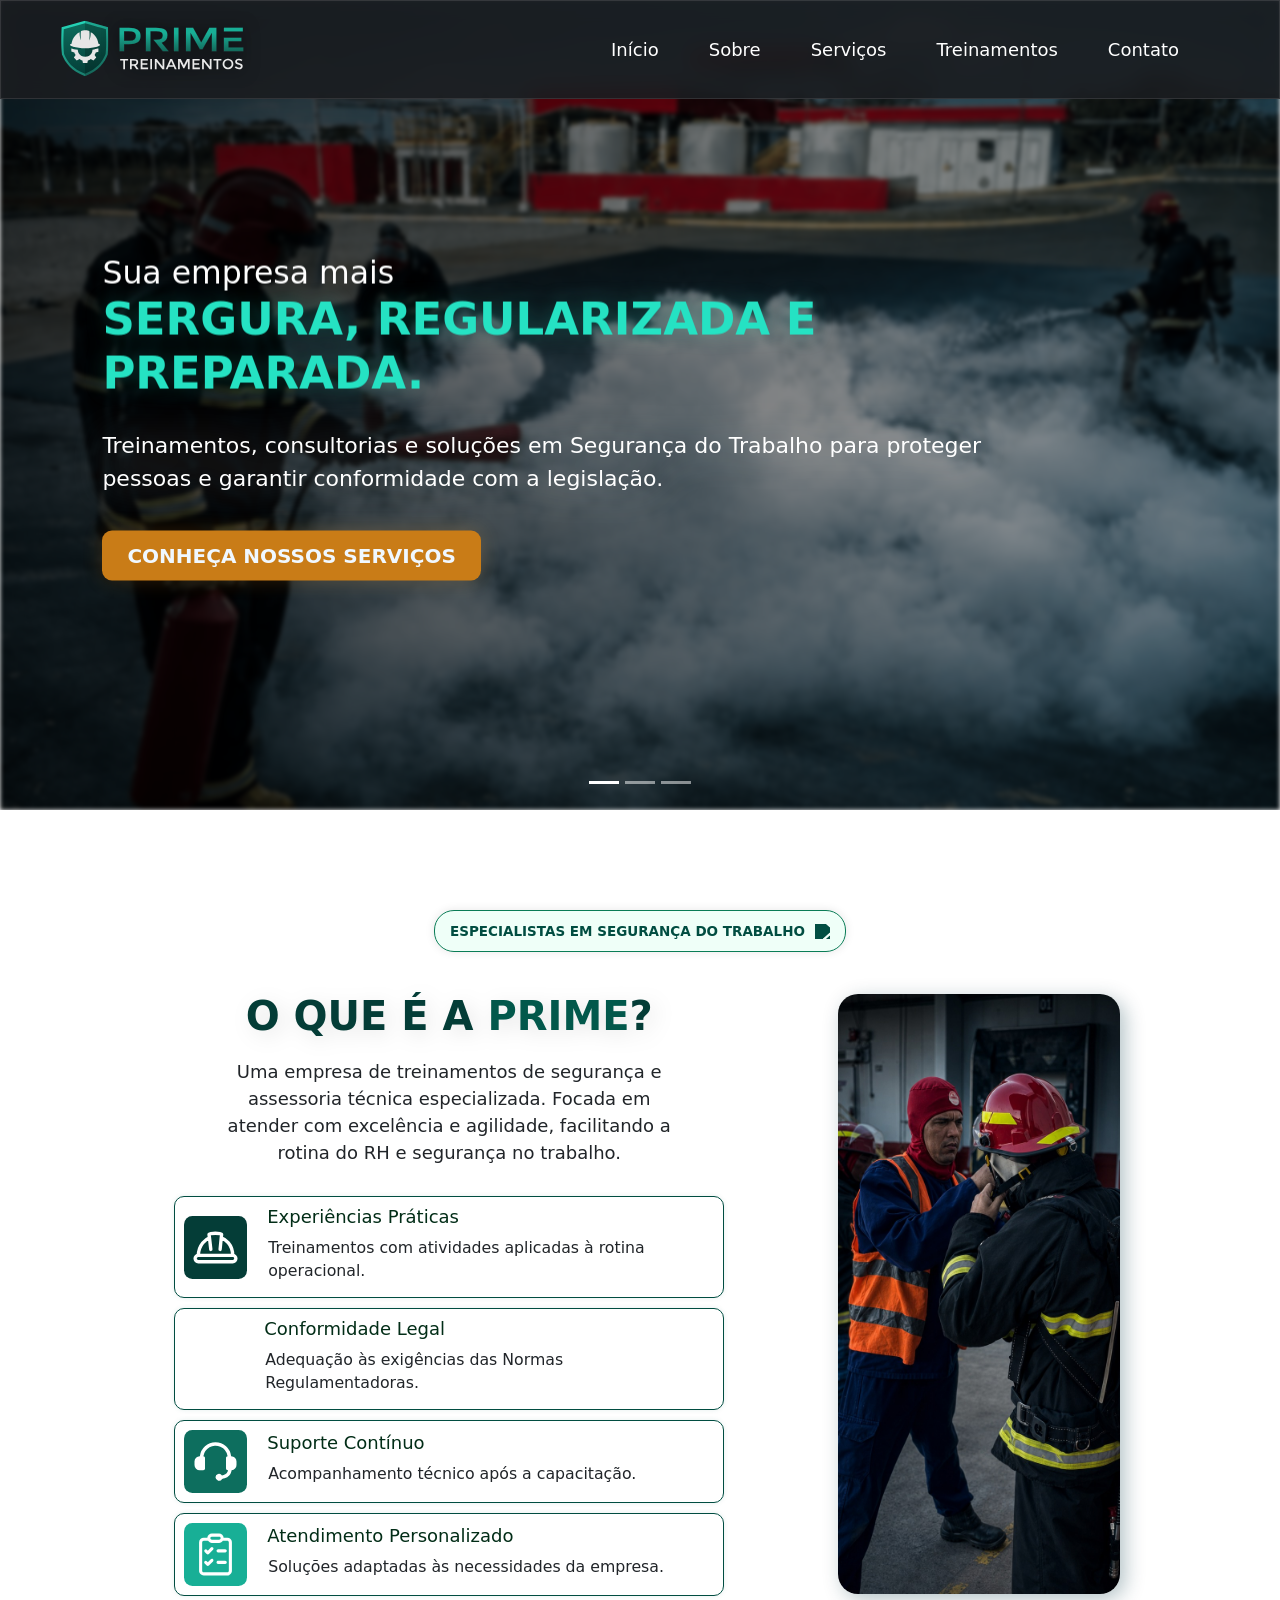
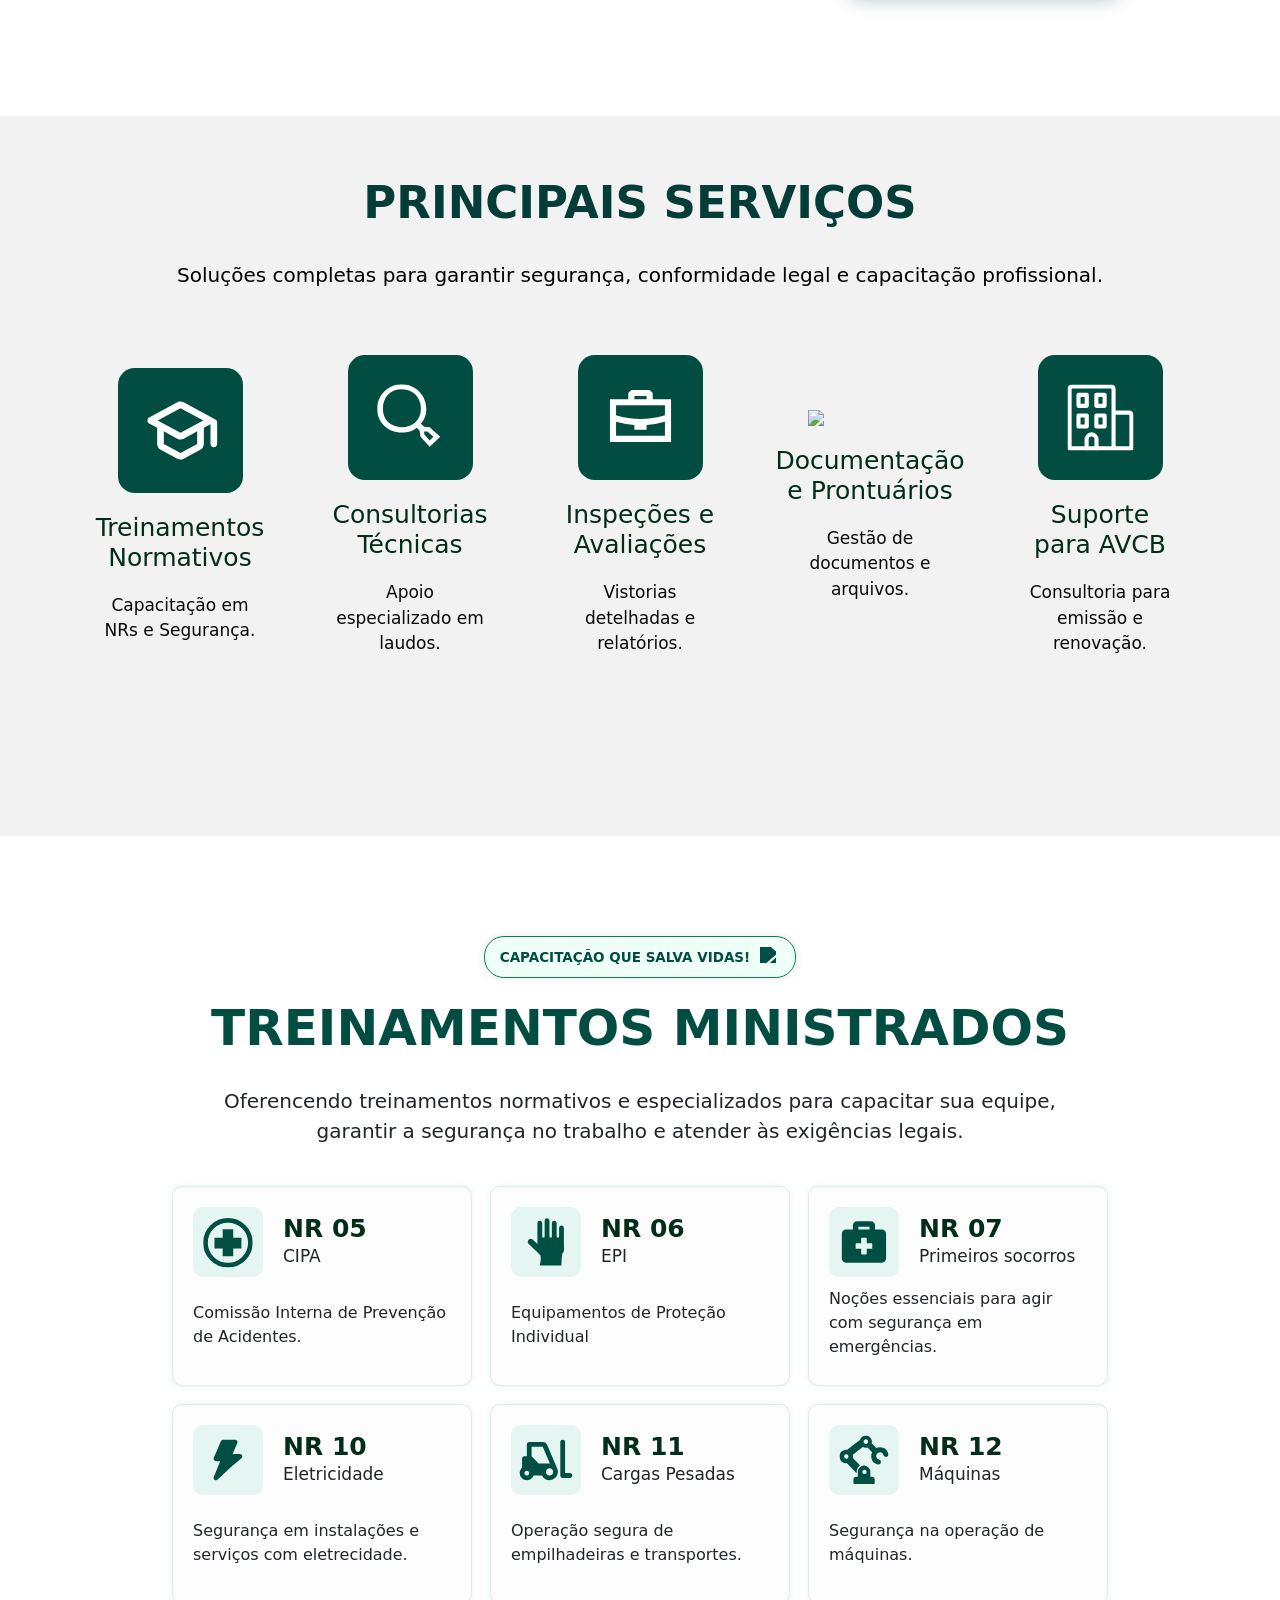
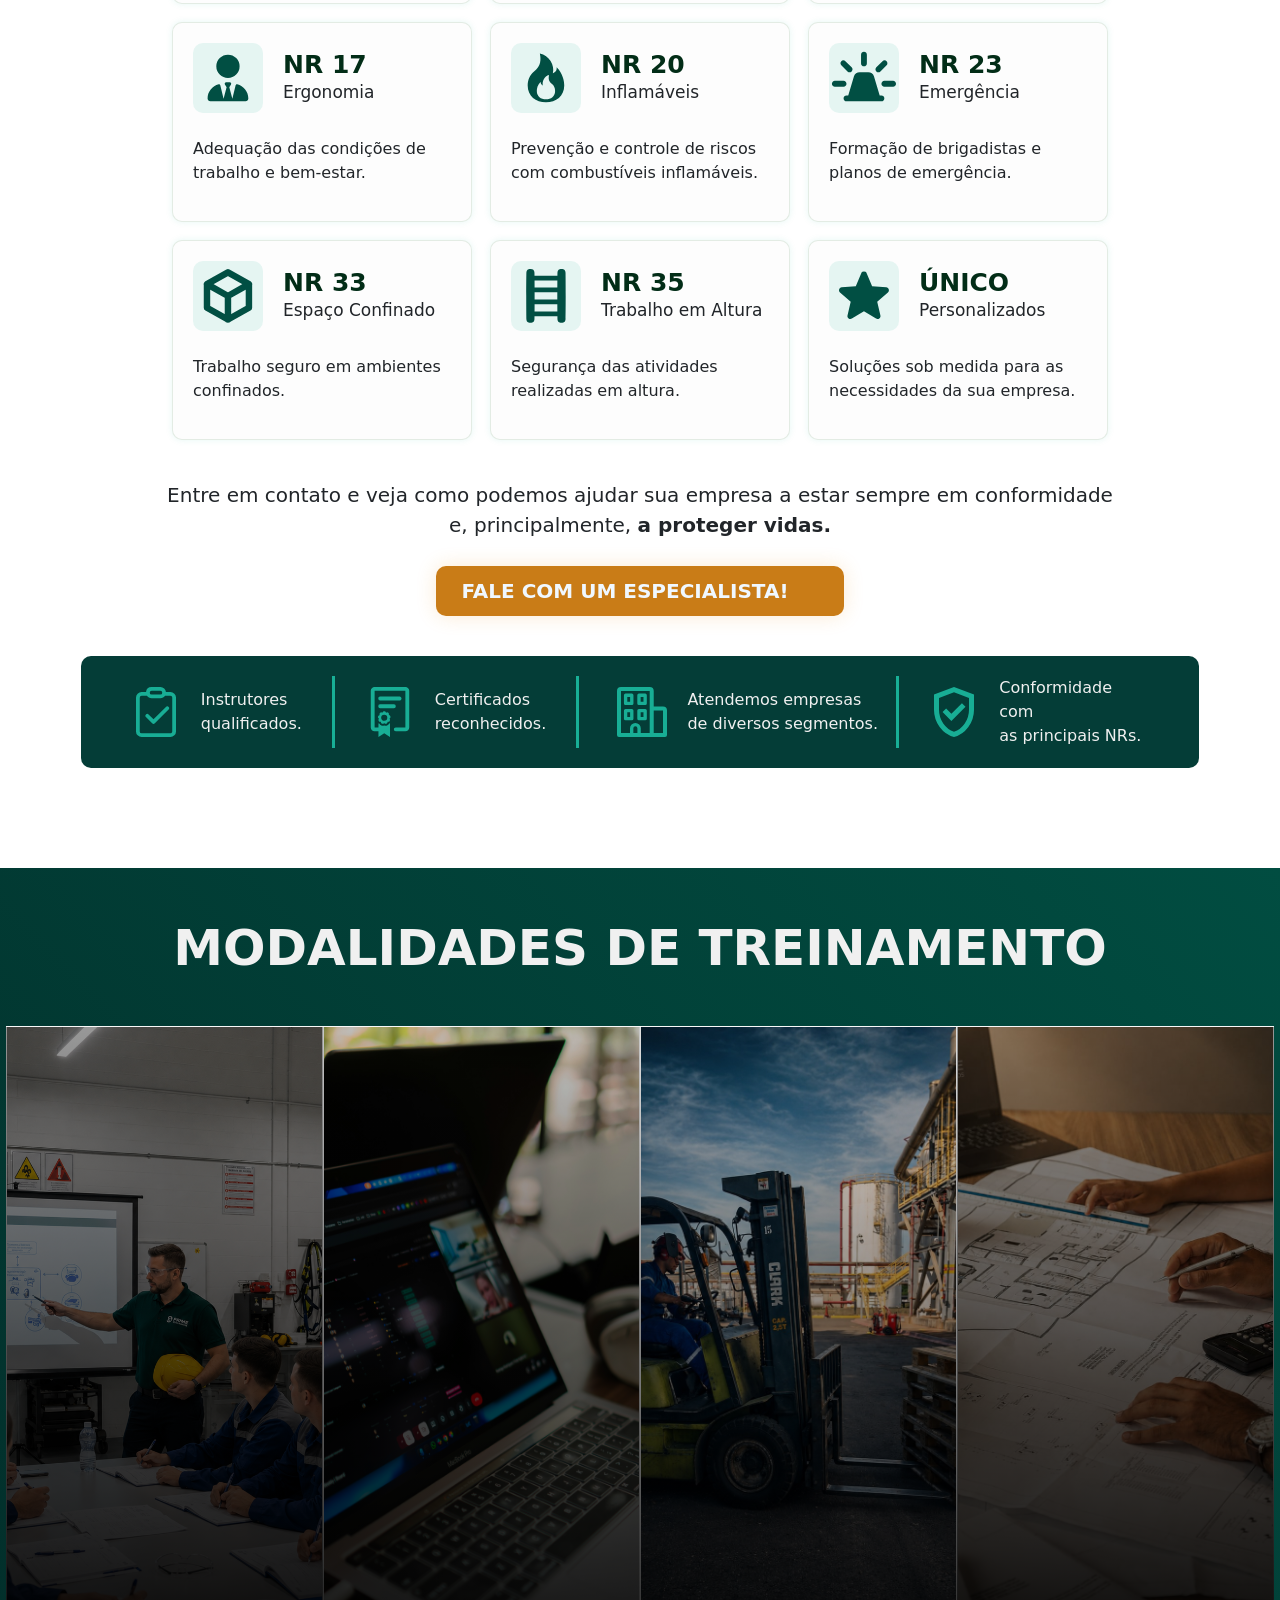
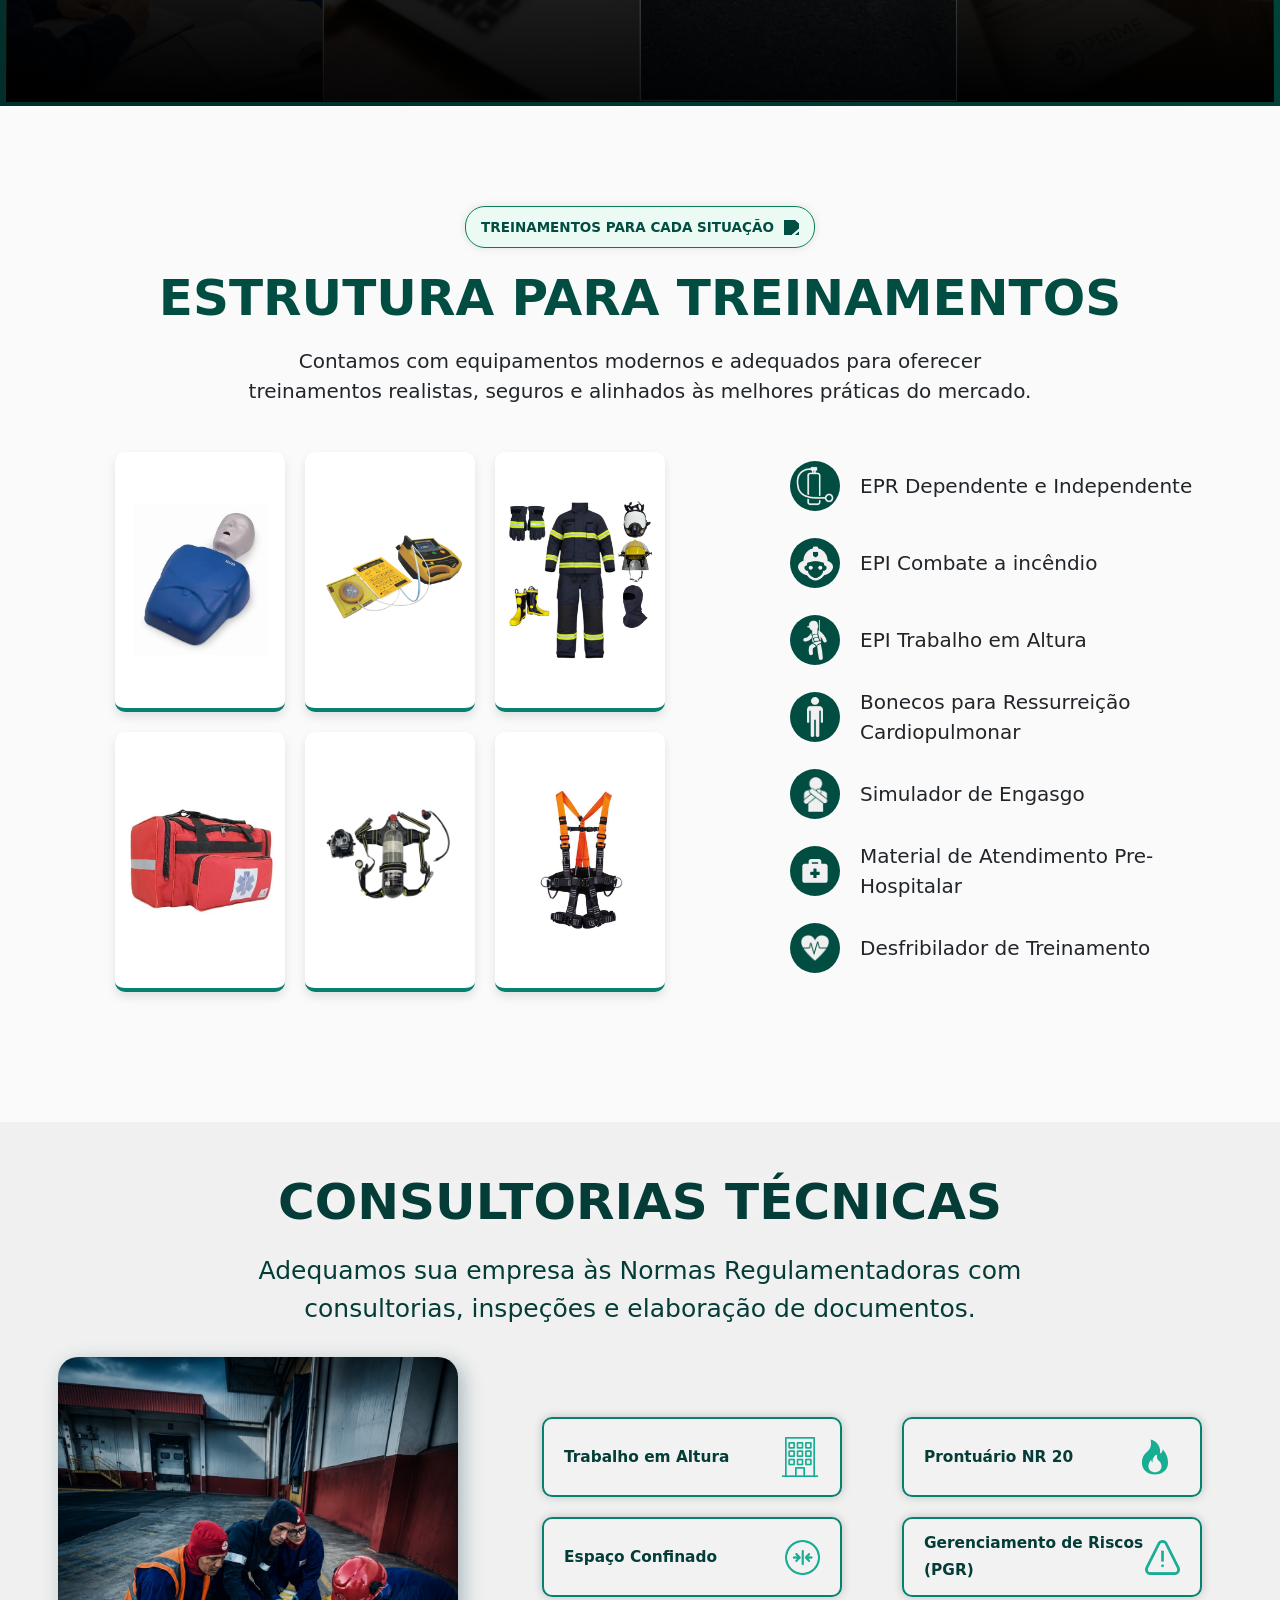
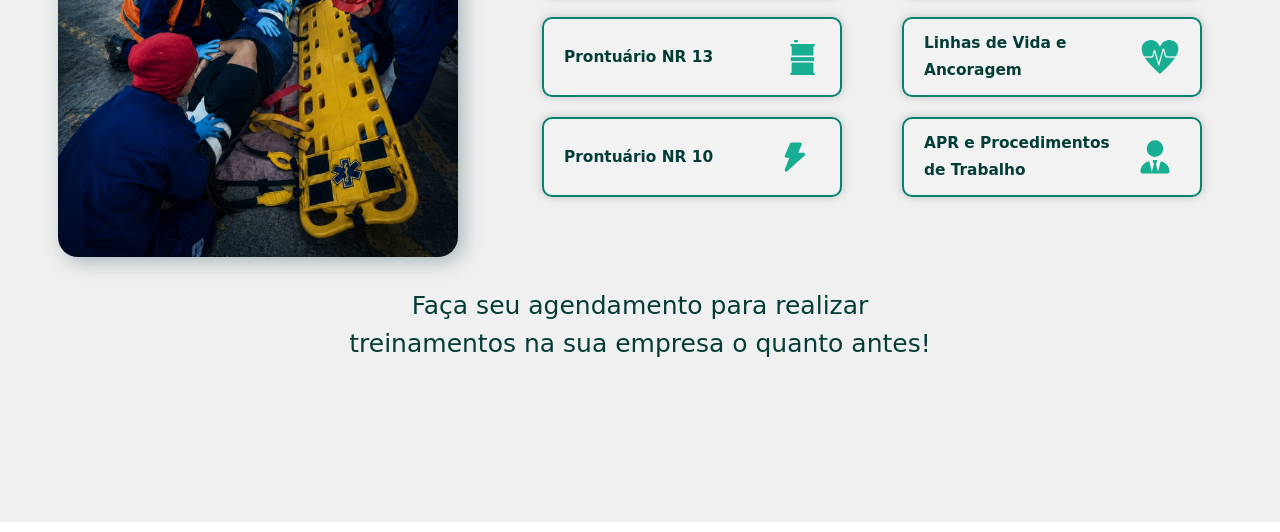
==== commit 46240de7: "atualizacao" ====
--- a/index.html
+++ b/index.html
@@ -604,6 +604,13 @@
                         <img class="consultorias-content-img" src="imgs/Foto (3).jpeg" alt="">
                     </div>
                 </div>
+                <p style="margin-top: 30px; width: 600px; margin-bottom: 20px;">Faça seu agendamento para realizar treinamentos na sua empresa o quanto antes!</p>
+                <a href="" class="hero-btn-a reveal">
+                    <button class="hero-btn reveal">
+                        <span>ENTRE EM CONTATO E AGENDE AGORA!</span>
+                        <img src="https://pngimg.com/uploads/phone/phone_PNG48996.png" width="20px" alt="">
+                    </button>
+                </a>
             </div>
         </section>
     </main>
--- a/style.css
+++ b/style.css
@@ -160,7 +160,7 @@
     color: #18AF96;
 }
 .logo-header {
-    width: clamp(150px, 20vh, 300px);
+    width: clamp(200px, 20vh, 350px);
     margin: 5px 10px;
 }
 
@@ -614,7 +614,7 @@
     transition: all 0.3s ease;
 }
 .modalidades-img-container {
-    width: 25vw;
+    width: 24.75vw;
     height: 75vh;
     overflow: hidden;
     display: flex;
@@ -667,7 +667,7 @@
     border: 2px solid linear-gradient(to top, rgba(0,0,0,0.95), rgba(0,0,0,0.2));
     position: absolute;
     height: 75vh;
-    width: 25vw;
+    width: 24.75vw;
     opacity: 1;
 
     transition: all 0.5s ease;
@@ -783,7 +783,7 @@
 .consultorias {
     width: 100%;
     height: 90vh;
-    min-height: 800px;
+    min-height: 1000px;
     background-color: #f0f0f0;
 }
 .consultorias-container {
@@ -794,8 +794,8 @@
     color: #043D37;
 }
 .consultorias-container h2 {
-    margin-top: 80px;
-    margin-bottom: 30px;
+    margin-top: 50px;
+    margin-bottom: 20px;
     font-size: 50px;
     font-weight: 700;
     filter: drop-shadow(0px 0px 10px rgba(255,255,255, 0.3));
@@ -803,7 +803,7 @@
 .consultorias-container p {
     font-size: 25px;
     width: 850px;
-    margin-bottom: 50px;
+    margin-bottom: 30px;
     text-align: center;
 }
 .consultorias-content {
@@ -819,9 +819,9 @@
     justify-content: center;
     align-items: center;
     min-width: 700px;
-    max-height: 500px;
+    max-height: 400px;
     flex-wrap: wrap;
-    gap: 40px;
+    gap: 20px;
 }
 .consultorias-card {
     display: flex;
@@ -866,8 +866,8 @@
     display: flex;
     justify-content: center;
     align-items: top;
-    max-width: 500px;
-    height: 600px;
+    max-width: 400px;
+    height: 500px;
     width: 100%;
     overflow: hidden;
     border-radius: 20px;
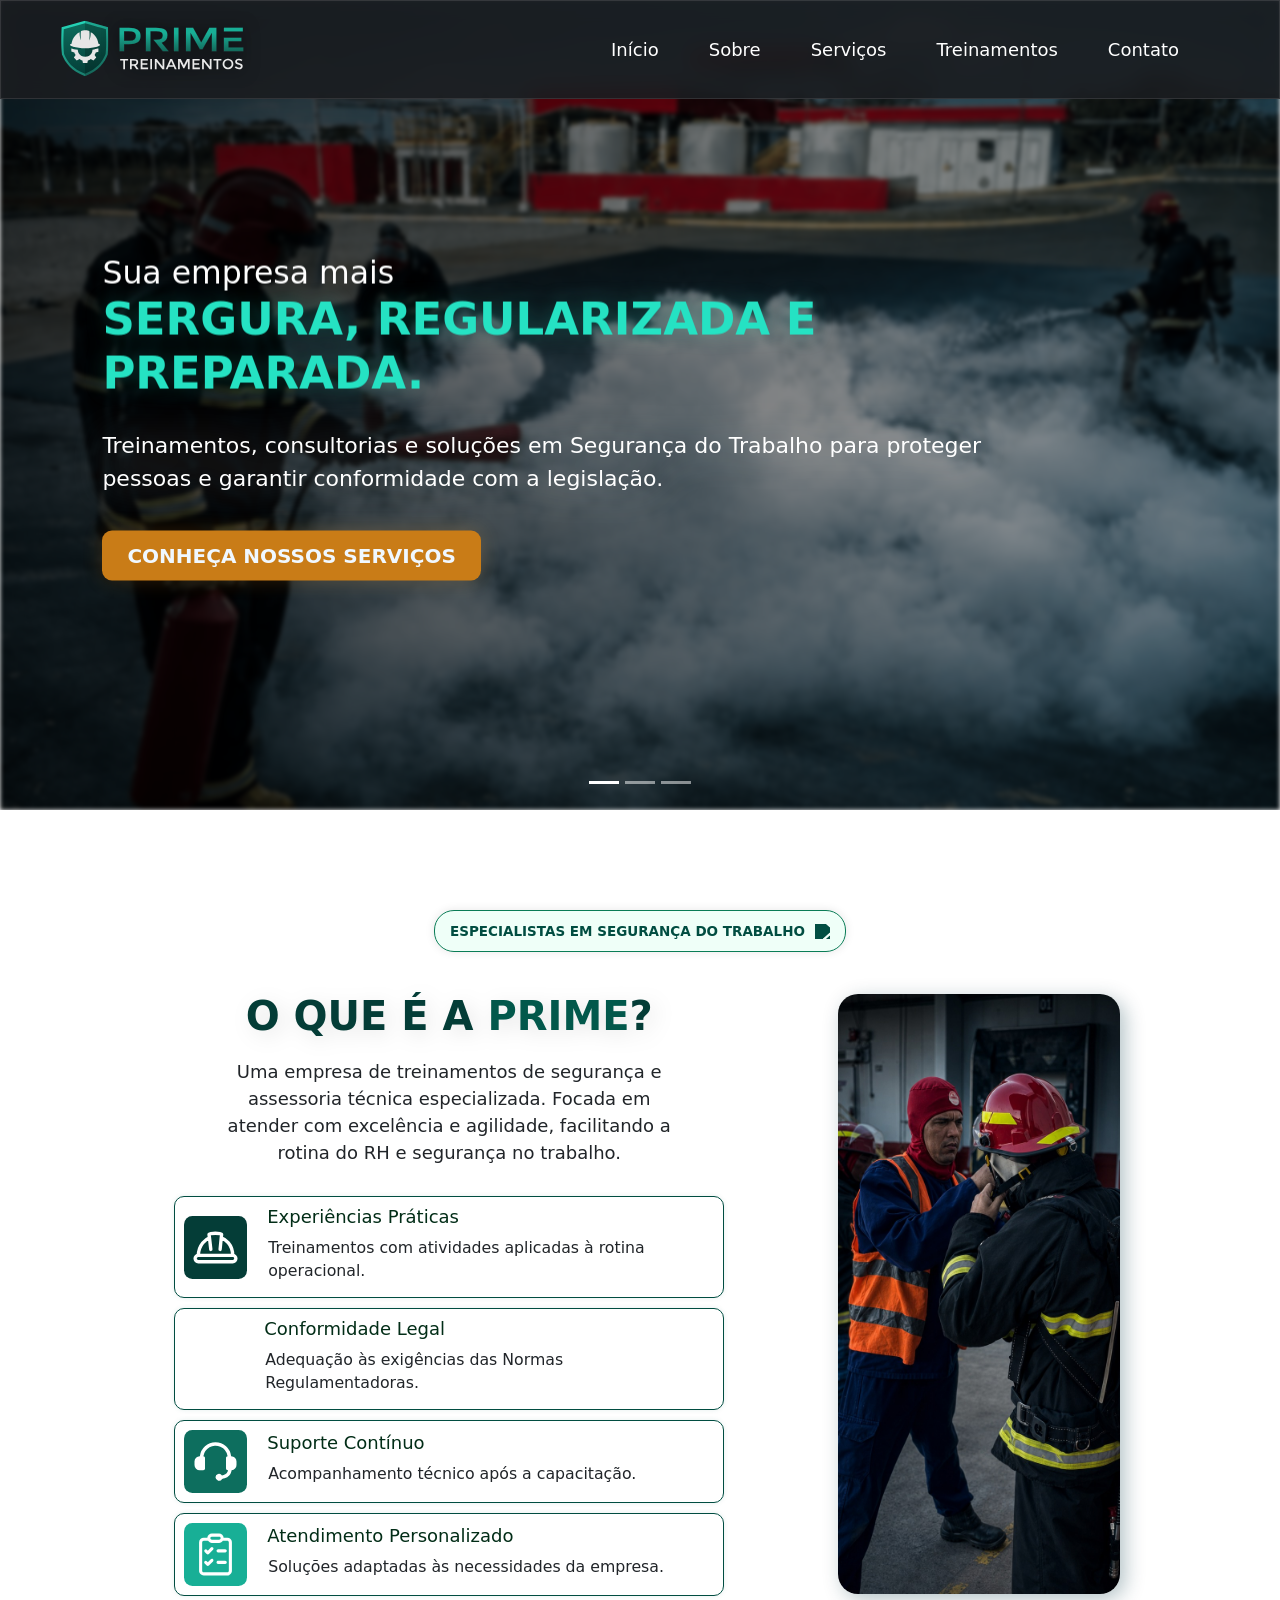
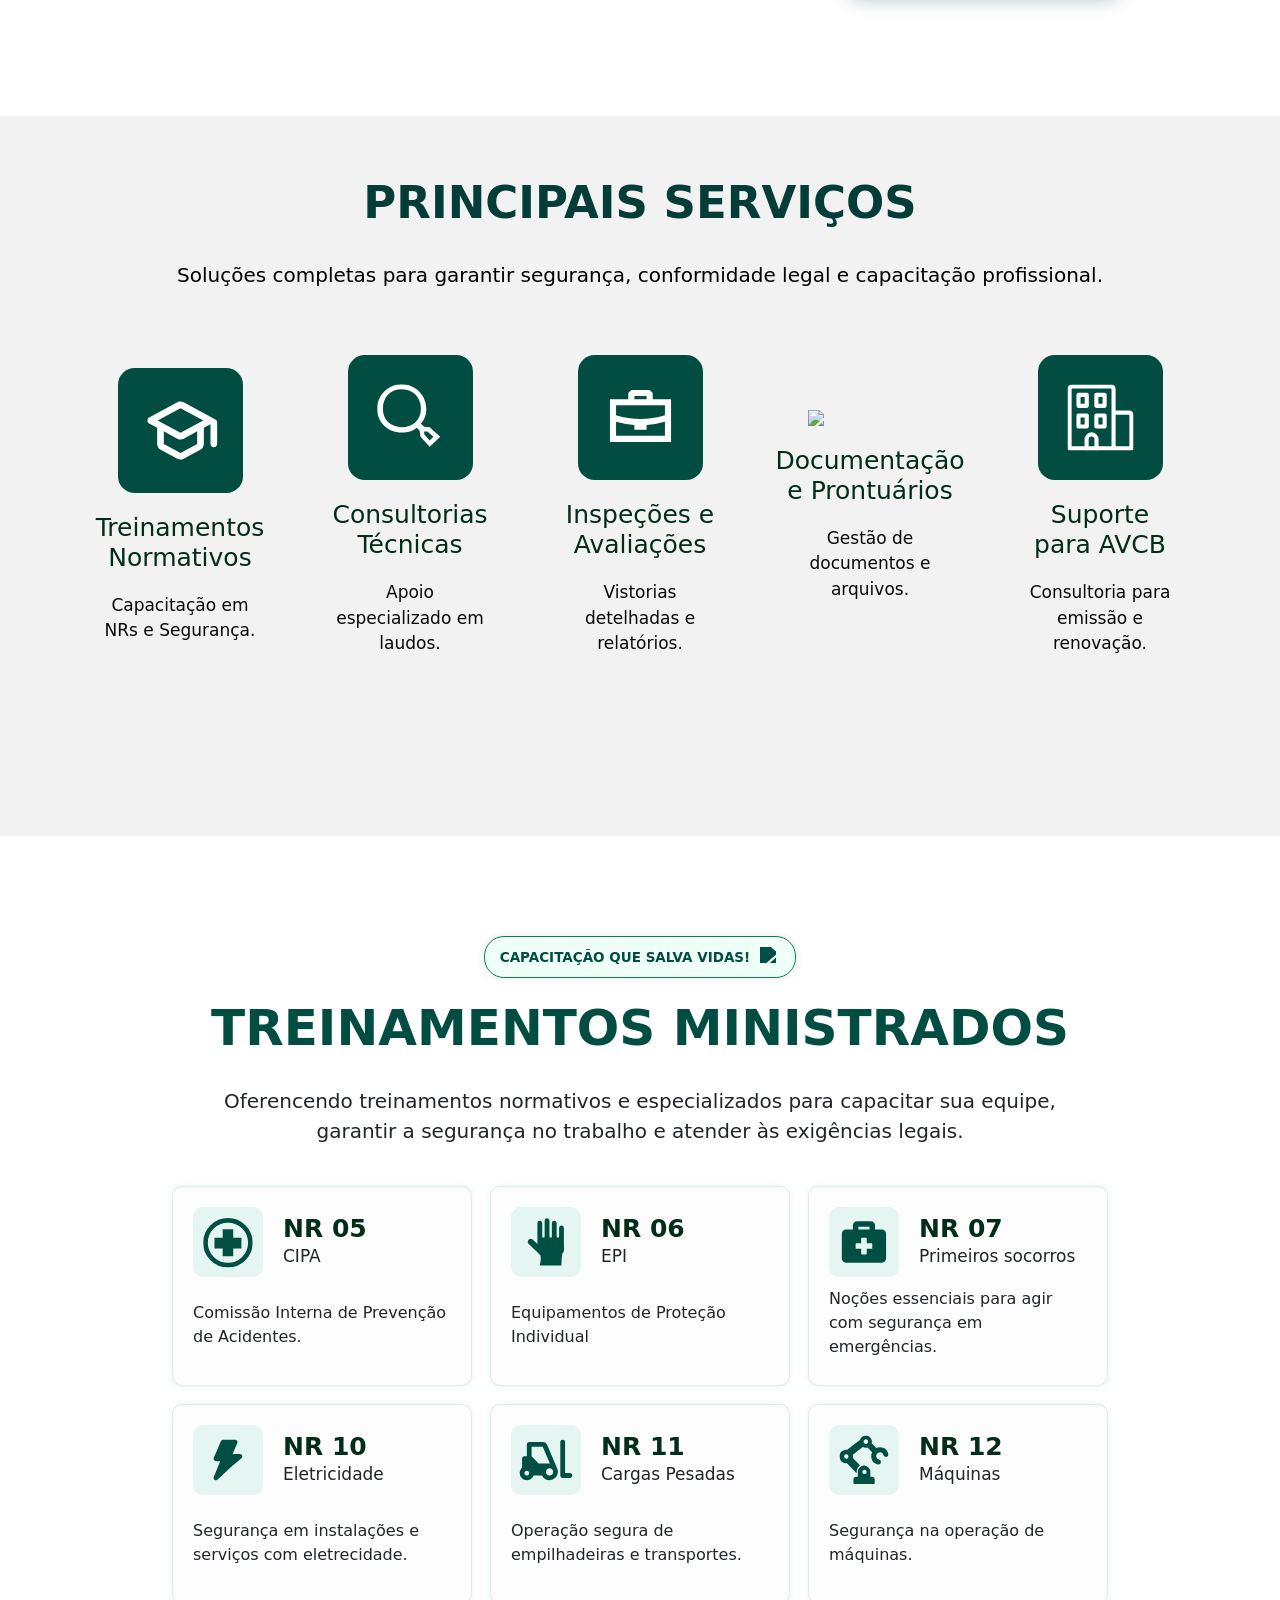
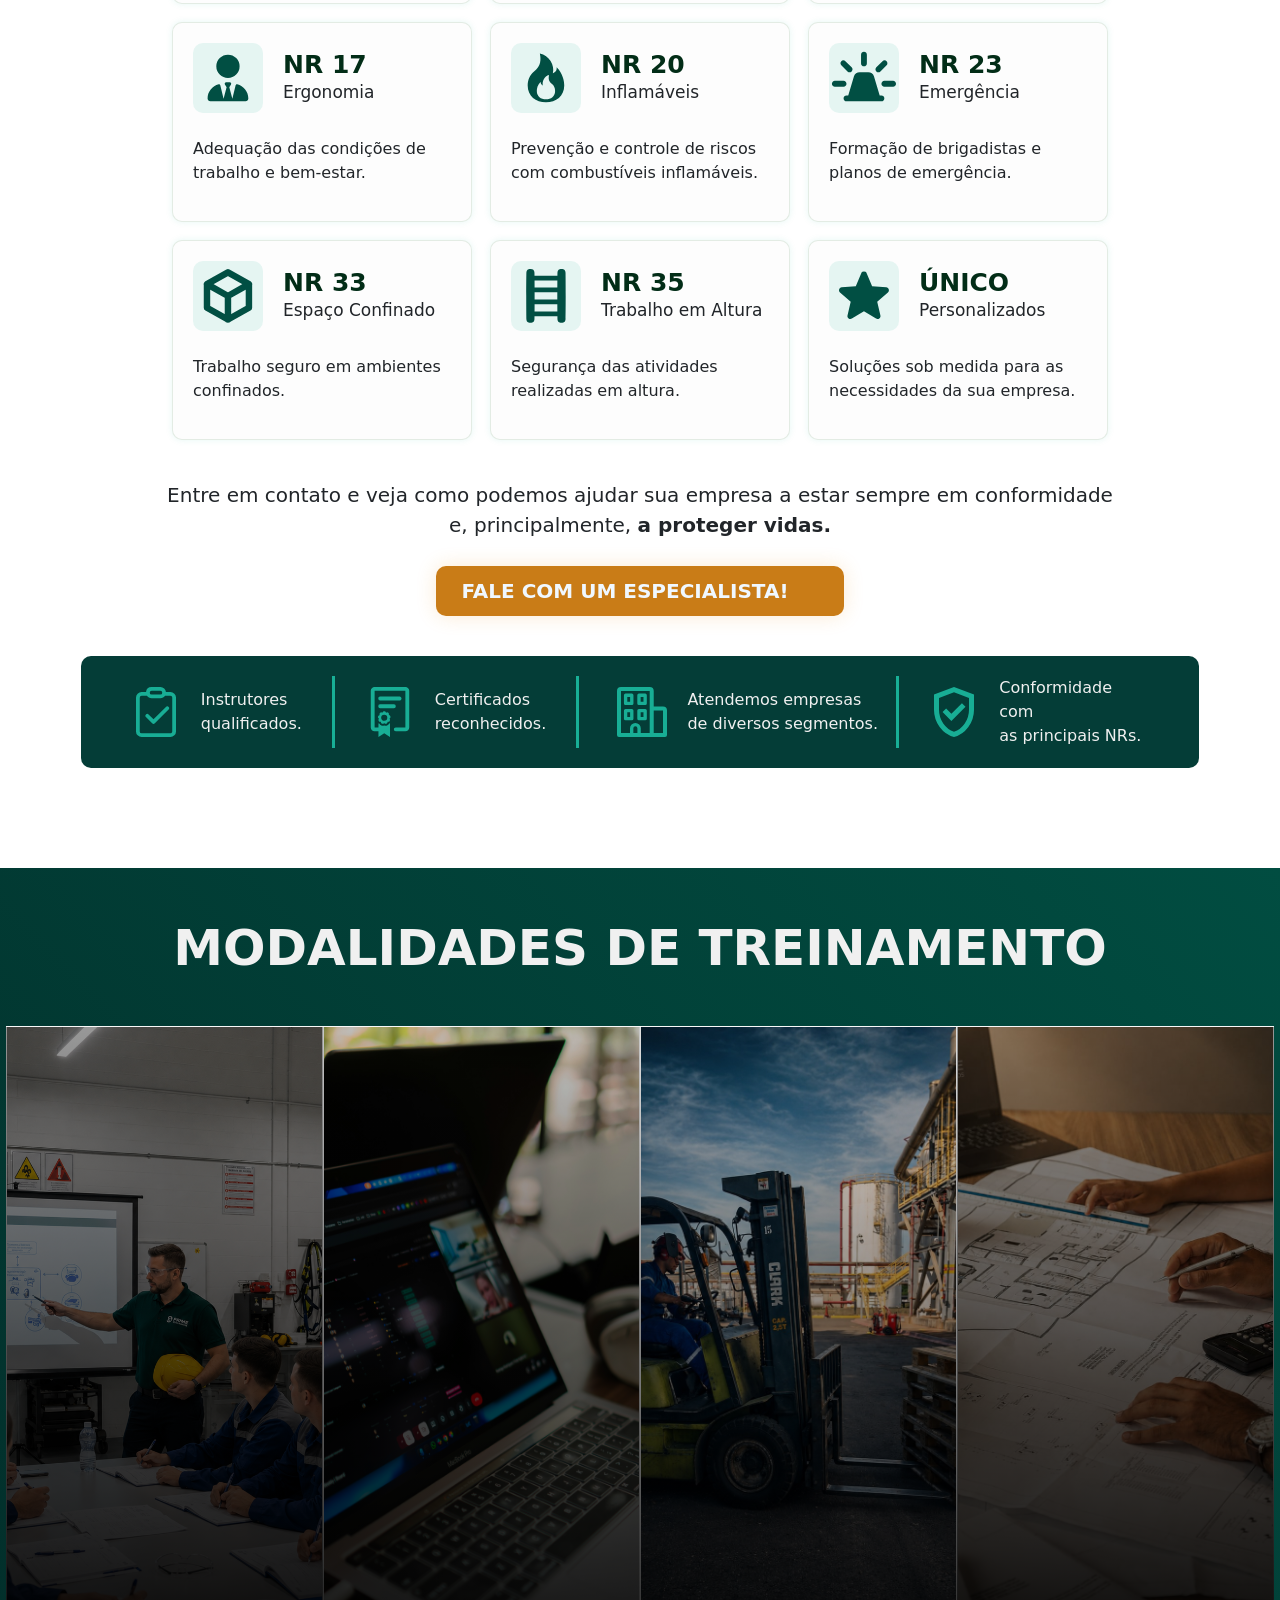
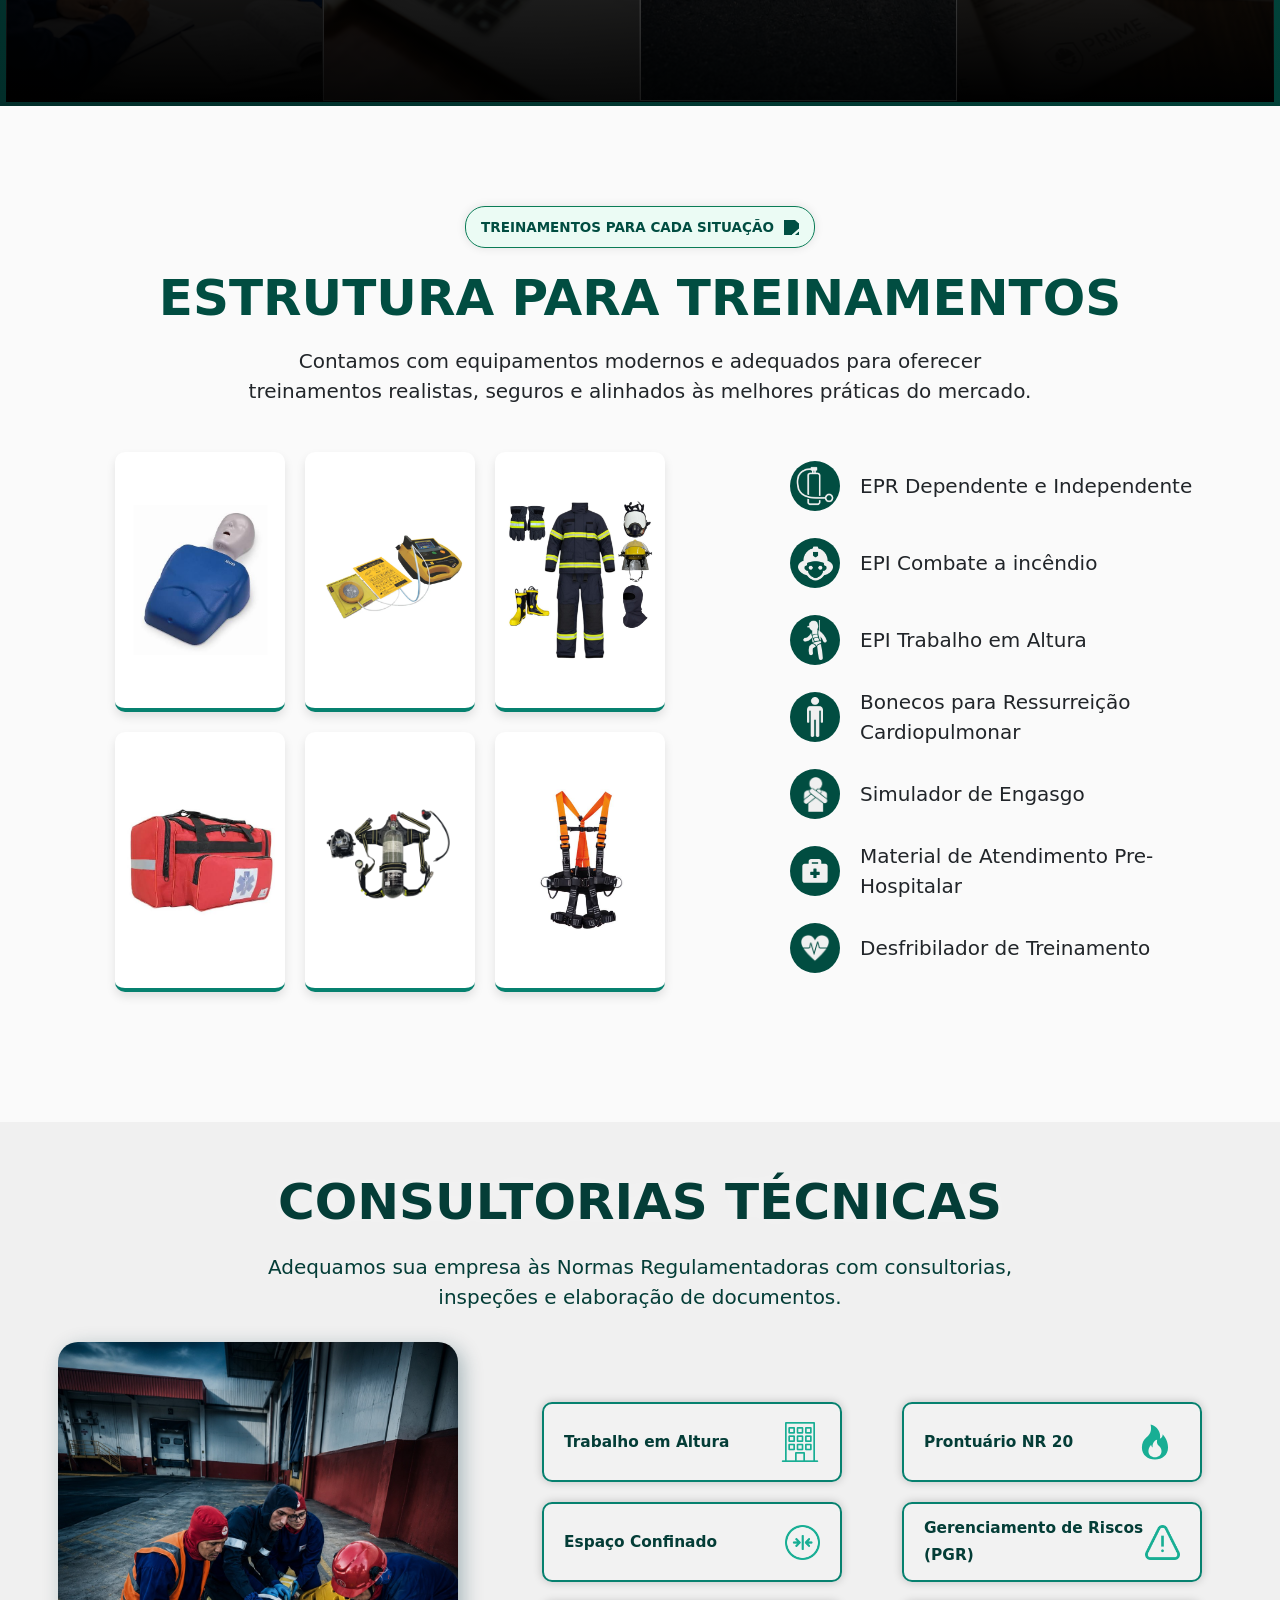
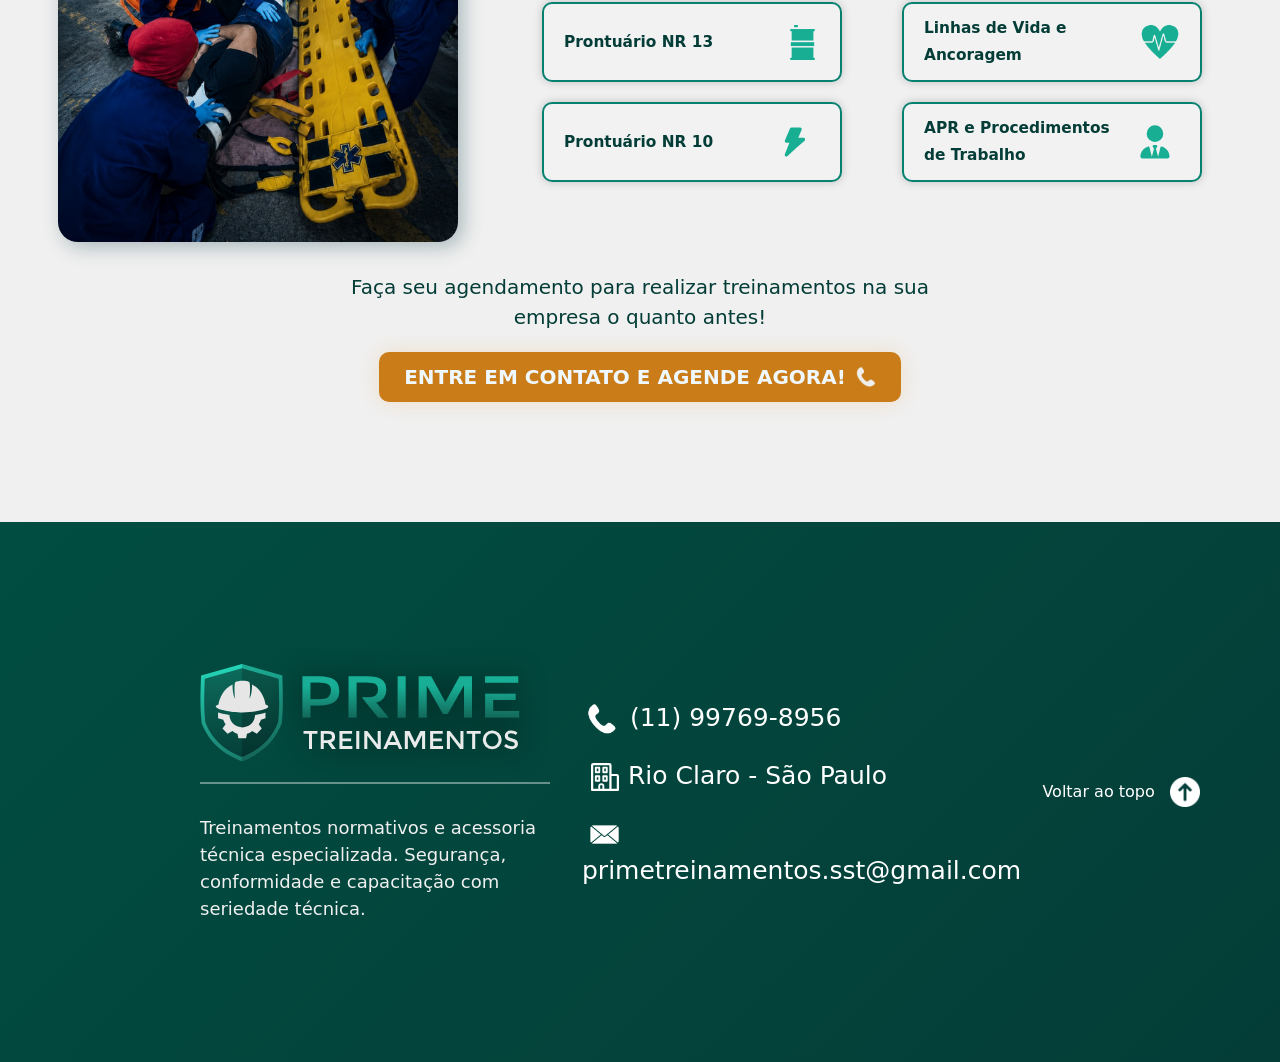
==== commit dacdeb16: "atualizacao" ====
--- a/index.html
+++ b/index.html
@@ -160,7 +160,7 @@
                                 <h3>Treinamentos Normativos</h3>
                                 <p>Capacitação em NRs e Segurança.</p>
                             </div>
-                            <button class="servicos-btn reveal">Saiba mais!</button>
+                            <a href="#treinamentos"><button class="servicos-btn reveal">Saiba mais!</button></a>
                         </div>
                         <div class="servicos-card reveal delay2">
                             <img src="imgs/icons/Icon6.svg">
@@ -168,7 +168,7 @@
                                 <h3>Consultorias Técnicas</h3>
                                 <p>Apoio especializado em laudos.</p>
                             </div>
-                            <button class="servicos-btn reveal">Saiba mais!</button>
+                            <a href="#consultorias"><button class="servicos-btn reveal">Saiba mais!</button></a>
                         </div>
                         <div class="servicos-card reveal delay3">
                             <img src="imgs/icons/Icon7.svg">
@@ -545,7 +545,7 @@
         </section>
 
         <!-- SEÇÃO CONSULTORIAS -->
-        <section class="consultorias">
+        <section class="consultorias" id="consultorias">
             <div class="consultorias-container">
                 <h2>CONSULTORIAS TÉCNICAS</h2>
                 <p>Adequamos sua empresa às Normas Regulamentadoras com consultorias, inspeções e elaboração de documentos.</p>
@@ -608,7 +608,7 @@
                 <a href="" class="hero-btn-a reveal">
                     <button class="hero-btn reveal">
                         <span>ENTRE EM CONTATO E AGENDE AGORA!</span>
-                        <img src="https://pngimg.com/uploads/phone/phone_PNG48996.png" width="20px" alt="">
+                        <img src="imgs/icons/Footer/phone_PNG48996.png" width="20px" alt="">
                     </button>
                 </a>
             </div>
@@ -616,7 +616,31 @@
     </main>
 
     <!-- FOOTER  -->
-    <footer></footer>
+    <footer class="footer" id="contato">
+        <div class="footer-container">
+            <div class="footer-content">
+                <img src="imgs/Logo.svg" width="350px" style="border-bottom: 2px solid rgba(255, 255, 255, 0.4); padding-bottom: 0px;" alt="">
+                <p style="max-width: 400px; margin-top: 30px; font-size: 18px;">Treinamentos normativos e acessoria técnica especializada. Segurança, conformidade e capacitação com seriedade técnica.</p>
+            </div>
+            <div class="footer-content">
+                <ul>
+                    <li><a href="" class="footer-content-text"><img src="imgs/icons/Footer/phone_PNG48996.png" width="30px" style="margin: 0 5px;" alt=""> (11) 99769-8956</a></li>
+                    <li><a href="https://www.google.com/maps/place/Rio+Claro,+SP/@-22.3959669,-47.7308454,68051m/data=!3m2!1e3!4b1!4m6!3m5!1s0x94c7dba833b7ed7d:0xeff01d8a3c639a61!8m2!3d-22.4107652!4d-47.5596215!16zL20vMDYybmgx?entry=ttu&g_ep=EgoyMDI2MDcxMy4wIKXMDSoASAFQAw%3D%3D" target="_blank" class="footer-content-text"><img src="imgs/icons/treinamentoIcon/CertificadoIcon3-(Compressify.io).svg" width="28px" style="margin: 0 9px;" alt="">Rio Claro - São Paulo</a></li>
+                    <li><a href="primetreinamentos.sst@gmail.com" class="footer-content-text" target="_blank"><img src="imgs/icons/Footer/email-and-mail-icon-black-free-png.webp" width="35px" style="margin: 0 5px;" alt="">primetreinamentos.sst@gmail.com</a></li>
+                </ul>
+            </div>
+            <div class="footer-content">
+                <div>
+                    <a href="#inicio">
+                        <button class="btn-voltar">
+                            Voltar ao topo 
+                            <img src="imgs/icons/Footer/up-arrow-1_icon-icons.com_69440.webp" width="30px" style="margin-left: 10px;" alt="">
+                        </button>
+                    </a>
+                </div>
+            </div>
+        </div>
+    </footer>
 
 
     <!-- SCRIPTS  -->
--- a/style.css
+++ b/style.css
@@ -801,7 +801,7 @@
     filter: drop-shadow(0px 0px 10px rgba(255,255,255, 0.3));
 }
 .consultorias-container p {
-    font-size: 25px;
+    font-size: 20px;
     width: 850px;
     margin-bottom: 30px;
     text-align: center;
@@ -845,7 +845,7 @@
 }
 .consultorias-card-text {
     width: 250px;
-    font-size: clamp(15px, 1.2vw, 25px);
+    font-size: clamp(15px, 1.2vw, 20px);
     font-weight: 600;
     line-height: 3vh;
 }
@@ -872,4 +872,43 @@
     overflow: hidden;
     border-radius: 20px;
     box-shadow: 5px 5px 20px rgba(4,54,65, 0.3);
+}
+/* FOOTER ------------------------------------ */
+
+.footer {
+    background-image: linear-gradient(135deg, #014D41, #043D37);
+    color: #f0f0f0;
+    
+}
+.footer-container {
+    position: relative;
+    height: 60vh;
+    padding: 50px 200px;
+    display: flex;
+    flex-direction: row;
+    justify-content: space-between;
+    align-items: center;
+}
+.footer-content li{
+    margin-top: 20px;
+    list-style: none;
+}
+.footer-content-text {
+    text-decoration: none;
+    font-size: 25px;
+    color: #f0f0f0;
+    filter: brightness(0) saturate(100%) invert(100%) sepia(100%) saturate(0%) hue-rotate(305deg) brightness(103%) contrast(103%);
+}
+.btn-voltar {
+    color: #f0f0f0;
+    width: 200px;
+    border: 0px transparent;
+    padding: 10px 10px;
+    background-color: transparent;
+    filter: brightness(0) saturate(100%) invert(100%) sepia(100%) saturate(0%) hue-rotate(305deg) brightness(103%) contrast(103%);
+    transition: all ease 0.3s;
+}
+.btn-voltar:hover {
+    border: 1px solid #f0f0f0;
+    border-radius: 20px;
 }
